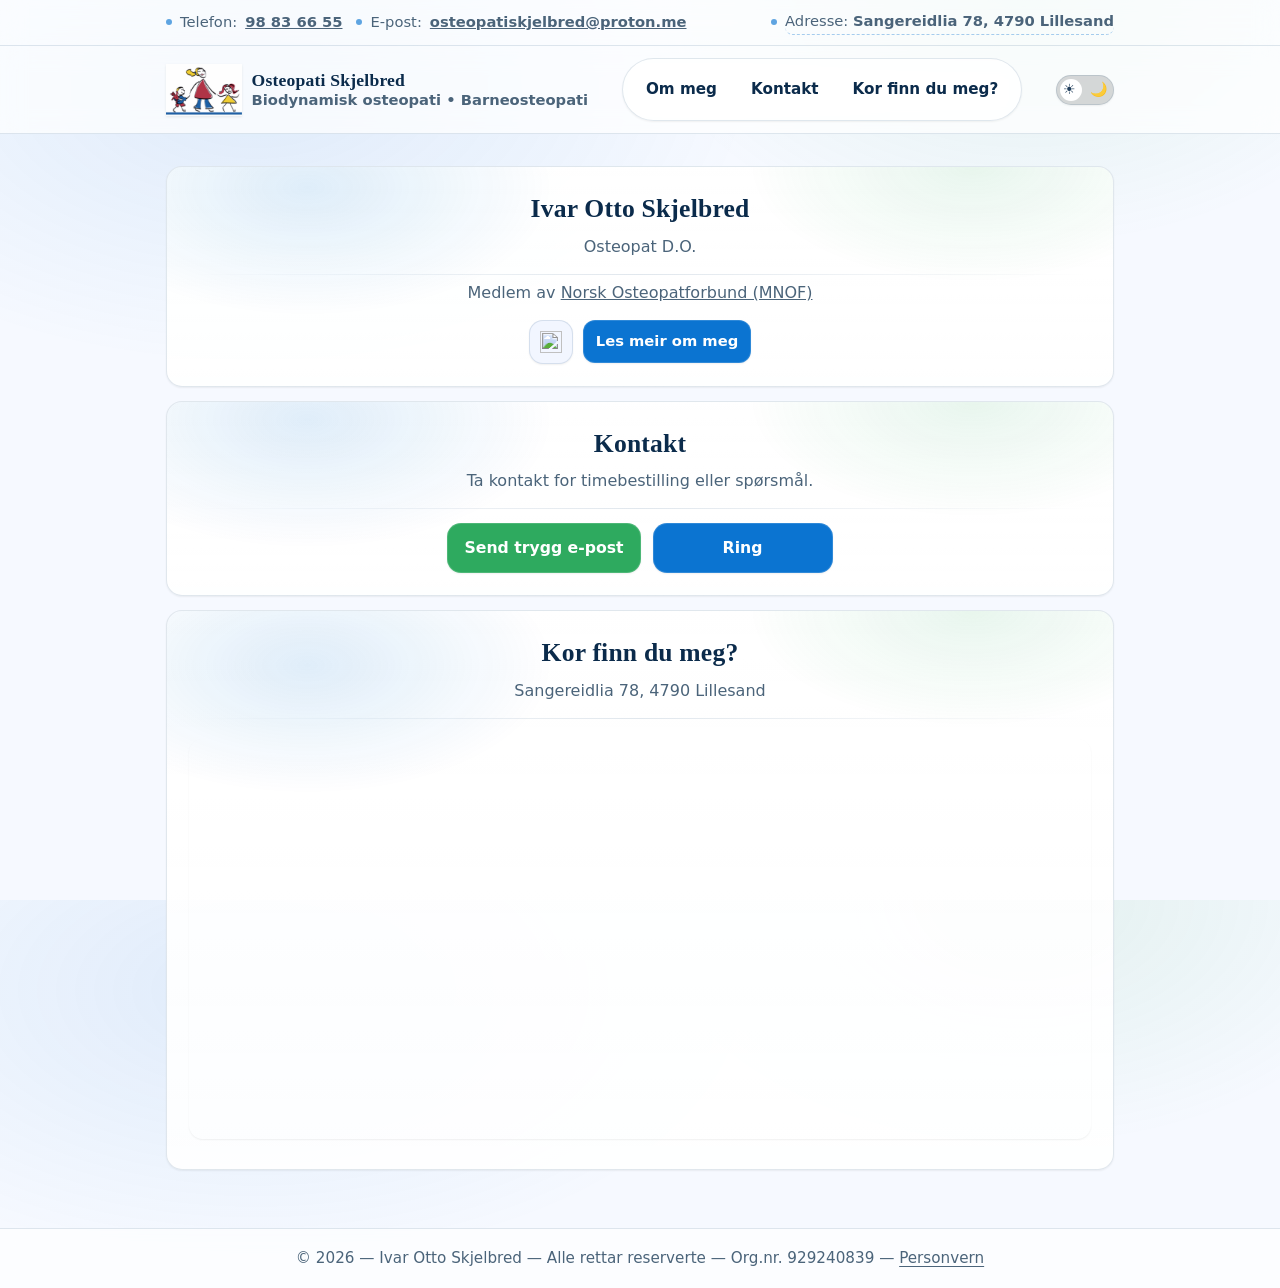
==== index.html @ 12c673bd "Update index.html" ====
<!DOCTYPE html>
<html lang="nn">
<head>
  <meta charset="UTF-8" />
  <meta name="viewport" content="width=device-width, initial-scale=1.0" />
  <title>Osteopati Skjelbred</title>

  <meta name="description" content="Osteopati i Lillesand. Biodynamisk osteopati og Barneosteopati – behandling tilpassa deg." />
  <meta name="color-scheme" content="light dark" />

  <link rel="icon" href="logo.gif" type="image/gif" />
  <link rel="preconnect" href="https://www.google.com" />
  <link rel="preconnect" href="https://upload.wikimedia.org" />

  <style>
    /* Reset */
    * { margin: 0; padding: 0; box-sizing: border-box; }
    img { max-width: 100%; display: block; }
    a { color: inherit; }
    html, body { height: 100%; }
    html{ scroll-behavior: smooth; }

    :root{
      --bg: #f6f9ff;
      --surface: #ffffff;
      --surface-2: #f2f6ff;
      --text: #0b2b4b;
      --muted: #4b647a;
      --border: rgba(3,57,108,0.12);

      --primary: #0b74d1;
      --primary-hover: #085ea9;

      --success: #2eaa5f;
      --success-hover: #249452;

      --shadow-sm: 0 1px 2px rgba(0,0,0,.06);
      --shadow-md: 0 10px 25px rgba(0,0,0,.08);

      --radius: 16px;
      --container: 980px;

      /* sticky offset (berre menystripe sticky) */
      --menu-h: 84px;
    }

    [data-theme="dark"]{
      --bg: #0f1115;
      --surface: #161a22;
      --surface-2: #0f141c;
      --text: #f3f6fb;
      --muted: #b7c3d0;
      --border: rgba(255,255,255,0.10);

      --primary: #4aa3ff;
      --primary-hover: #2d8ef5;

      --success: #43c37a;
      --success-hover: #2faa63;

      --shadow-sm: 0 1px 2px rgba(0,0,0,.25);
      --shadow-md: 0 12px 28px rgba(0,0,0,.35);
    }

    body{
      font-family: system-ui, -apple-system, Segoe UI, Roboto, Arial, "Noto Sans", "Apple Color Emoji","Segoe UI Emoji";
      background: radial-gradient(900px 500px at 20% 10%, rgba(11,116,209,.10), transparent 55%),
                  radial-gradient(700px 450px at 80% 0%, rgba(46,170,95,.10), transparent 55%),
                  var(--bg);
      color: var(--text);
      line-height: 1.55;
      -webkit-font-smoothing: antialiased;
      text-rendering: optimizeLegibility;
      transition: background-color .25s ease, color .25s ease;
      color-scheme: light dark;
      display: flex;
      flex-direction: column;
      min-height: 100%;
    }

    /* =======================
       TOPPBAR (detaljar)
    ======================= */
    .topbar{
      background: rgba(255,255,255,.72);
      backdrop-filter: blur(12px);
      border-bottom: 1px solid var(--border);
      color: var(--muted);
      font-size: .92rem;
    }
    [data-theme="dark"] .topbar{ background: rgba(22,26,34,.70); }

    .topbar-inner{
      max-width: var(--container);
      margin: 0 auto;
      padding: 10px 16px;
      display: flex;
      align-items: center;
      justify-content: space-between;
      gap: 12px;
      flex-wrap: wrap;
    }
    .topbar-left, .topbar-right{
      display: flex;
      align-items: center;
      gap: 14px;
      flex-wrap: wrap;
    }
    .chip{
      display: inline-flex;
      align-items: center;
      gap: 8px;
      white-space: nowrap;
    }
    .dot{
      width: 6px; height: 6px;
      border-radius: 999px;
      background: rgba(11,116,209,.65);
      flex: 0 0 auto;
    }
    [data-theme="dark"] .dot{ background: rgba(74,163,255,.70); }

    .maplink{
      text-decoration: none;
      border-bottom: 1px dashed rgba(11,116,209,.35);
      padding-bottom: 1px;
      transition: border-color .15s ease, color .15s ease, background-color .15s ease;
      border-radius: 8px;
    }
    .maplink:hover{
      border-color: rgba(11,116,209,.75);
      color: var(--text);
      background: rgba(11,116,209,.06);
    }
    .maplink:focus-visible{
      outline: 3px solid rgba(74,163,255,.45);
      outline-offset: 3px;
    }

    @media (max-width: 820px){
      .topbar{ display: none; }
    }

    /* =======================
       MENYSTRIPE (sticky, fast)
       Logo + tekst + meny + toggle
    ======================= */
    .menubar{
      position: sticky;
      top: 0;
      z-index: 30;
      background: rgba(255,255,255,.72);
      backdrop-filter: blur(12px);
      border-bottom: 1px solid var(--border);
    }
    [data-theme="dark"] .menubar{ background: rgba(22,26,34,.70); }

    .menubar-inner{
      max-width: var(--container);
      margin: 0 auto;
      padding: 12px 16px;
      display: grid;
      grid-template-columns: auto 1fr auto;
      align-items: center;
      gap: 12px;
      min-height: var(--menu-h);
    }

    .brand{
      display: inline-flex;
      align-items: center;
      gap: 10px;
      text-decoration: none;
    }
    .brand img{
      width: auto;
      height: 52px;
      max-width: 90px;
      filter: drop-shadow(0 1px 1px rgba(0,0,0,.08));
    }
    .brand-text{
      display: grid;
      gap: 2px;
      line-height: 1.1;
    }
    .brand-name{
      font-family: ui-serif, Georgia, "Times New Roman", Times, serif;
      font-weight: 900;
      letter-spacing: .2px;
      font-size: 1.1rem;
    }
    .brand-tagline{
      color: var(--muted);
      font-weight: 650;
      font-size: .92rem;
      white-space: nowrap;
    }

    /* Theme toggle */
    .theme-toggle{
      position: relative;
      display: inline-block;
      width: 58px;
      height: 30px;
    }
    .theme-toggle input{ opacity: 0; width: 0; height: 0; }
    .slider{
      position: absolute;
      cursor: pointer;
      inset: 0;
      background-color: rgba(0,0,0,0.15);
      border: 1px solid var(--border);
      transition: 0.25s;
      border-radius: 999px;
      display: flex;
      align-items: center;
      justify-content: space-between;
      padding: 0 6px;
      box-shadow: var(--shadow-sm);
    }
    .slider:before{
      content: "";
      position: absolute;
      height: 22px;
      width: 22px;
      left: 3px;
      top: 3px;
      background-color: white;
      transition: 0.25s;
      border-radius: 50%;
    }
    input:checked + .slider{ background-color: rgba(46,170,95,0.30); }
    input:checked + .slider:before{ transform: translateX(28px); }
    .icon{ font-size: 14px; opacity: .9; }

    /* Nav */
    .nav-inner{
      display: flex;
      align-items: center;
      justify-content: center;
      gap: 8px;
      padding: 10px;
      border: 1px solid var(--border);
      border-radius: 999px;
      background: rgba(255,255,255,.55);
      box-shadow: var(--shadow-sm);
      backdrop-filter: blur(10px);
      overflow-x: auto;
      scrollbar-width: none;
      justify-self: center;
    }
    .nav-inner::-webkit-scrollbar{ display: none; }
    [data-theme="dark"] .nav-inner{ background: rgba(22,26,34,.55); }

    .nav-inner a{
      display: inline-flex;
      align-items: center;
      justify-content: center;
      padding: 8px 12px;
      border-radius: 999px;
      text-decoration: none;
      font-weight: 750;
      font-size: 0.95rem;
      color: var(--text);
      border: 1px solid transparent;
      transition: background-color .15s ease, transform .15s ease, border-color .15s ease;
      white-space: nowrap;
    }
    .nav-inner a:hover{
      background: rgba(11,116,209,.10);
      border-color: rgba(11,116,209,.18);
      transform: translateY(-1px);
    }
    .nav-inner a:focus-visible{
      outline: 3px solid rgba(74,163,255,.45);
      outline-offset: 3px;
    }

    /* Mobile hamburger */
    .menu-btn{
      display: none;
      border: 1px solid var(--border);
      background: rgba(255,255,255,.55);
      color: var(--text);
      border-radius: 12px;
      padding: 10px 12px;
      font-weight: 850;
      box-shadow: var(--shadow-sm);
      cursor: pointer;
    }
    [data-theme="dark"] .menu-btn{ background: rgba(22,26,34,.55); }

    @media (max-width: 840px){
      .menubar-inner{
        grid-template-columns: auto auto auto;
      }

      .nav-inner{
        display: none;
        grid-column: 1 / -1;
        flex-direction: column;
        align-items: stretch;
        border-radius: 16px;
        padding: 8px;
        margin-top: 10px;
      }
      .nav-inner.open{ display: flex; }
      .nav-inner a{ justify-content: flex-start; border-radius: 14px; }

      .menu-btn{ display: inline-flex; align-items: center; gap: 8px; justify-self: end; }
      .brand-tagline{ display: none; } /* ryddig på mobil */
      :root{ --menu-h: 74px; }
    }

    @media (max-width: 520px){
      .brand img{ height: 46px; max-width: 80px; }
      :root{ --menu-h: 70px; }
    }

    /* =======================
       Layout / cards
    ======================= */
    main{
      flex: 1;
      width: 100%;
      display: flex;
      justify-content: center;
    }
    .page{
      width: 100%;
      max-width: var(--container);
      padding: 18px 16px 44px;
    }

    .card{
      background: linear-gradient(180deg, rgba(255,255,255,.95), rgba(255,255,255,.90));
      border: 1px solid var(--border);
      border-radius: var(--radius);
      box-shadow: var(--shadow-sm);
      padding: 22px;
      margin: 14px 0;
      position: relative;
      overflow: hidden;
    }
    [data-theme="dark"] .card{
      background: linear-gradient(180deg, rgba(22,26,34,.96), rgba(22,26,34,.88));
    }

    .card::before{
      content:"";
      position:absolute;
      inset:-2px;
      background:
        radial-gradient(420px 220px at 15% 10%, rgba(11,116,209,.14), transparent 60%),
        radial-gradient(420px 220px at 85% 0%, rgba(46,170,95,.12), transparent 55%);
      pointer-events:none;
      opacity:.9;
    }
    .card > *{ position: relative; }

    .card-head{
      text-align: center;
      margin-bottom: 12px;
    }
    .card-title{
      font-size: clamp(1.25rem, 2.2vw, 1.6rem);
      letter-spacing: .2px;
      font-family: ui-serif, Georgia, "Times New Roman", Times, serif;
      margin: 0;
    }
    .card-subtitle{
      margin-top: 6px;
      color: var(--muted);
      font-size: 1rem;
    }

    .divider{
      height: 1px;
      background: linear-gradient(90deg, transparent, var(--border), transparent);
      margin: 14px 0 6px;
    }

    .about-lines{
      display: grid;
      gap: 6px;
      justify-items: center;
      text-align: center;
      color: var(--muted);
    }

    .actions-row{
      display: flex;
      align-items: center;
      justify-content: center;
      gap: 10px;
      flex-wrap: wrap;
      margin-top: 14px;
    }

    .linkedin-logo{
      width: 22px;
      height: 22px;
      transition: transform .15s ease, filter .15s ease;
    }
    .linkedin-link{
      display: inline-flex;
      align-items: center;
      justify-content: center;
      width: 44px;
      height: 44px;
      border-radius: 14px;
      border: 1px solid var(--border);
      background: var(--surface-2);
      box-shadow: var(--shadow-sm);
      text-decoration: none;
      transition: transform .15s ease, box-shadow .15s ease;
    }
    .linkedin-link:hover{
      transform: translateY(-1px);
      box-shadow: var(--shadow-md);
    }
    .linkedin-link:hover .linkedin-logo{
      transform: scale(1.05);
      filter: brightness(1.05);
    }
    .linkedin-link:focus-visible{
      outline: 3px solid rgba(74,163,255,.45);
      outline-offset: 3px;
    }

    .btn{
      display: inline-flex;
      align-items: center;
      justify-content: center;
      gap: 8px;
      padding: 12px 16px;
      font-size: 0.98rem;
      font-weight: 750;
      color: #fff;
      background: var(--primary);
      border: 1px solid rgba(255,255,255,.15);
      border-radius: 14px;
      text-decoration: none;
      cursor: pointer;
      box-shadow: var(--shadow-sm);
      transition: transform .15s ease, box-shadow .15s ease, background-color .15s ease;
      margin-top: 8px;
      min-width: 180px;
    }
    .btn:hover{
      background: var(--primary-hover);
      transform: translateY(-1px);
      box-shadow: var(--shadow-md);
    }
    .btn:focus-visible{
      outline: 3px solid rgba(74,163,255,.45);
      outline-offset: 3px;
    }
    .btn.primary{ background: var(--success); }
    .btn.primary:hover{ background: var(--success-hover); }
    .btn.small{
      min-width: unset;
      font-size: 0.92rem;
      padding: 9px 12px;
      border-radius: 12px;
      margin-top: 0;
    }

    .button-row{
      display: flex;
      justify-content: center;
      gap: 12px;
      flex-wrap: wrap;
      margin-top: 6px;
    }

    .map-frame{
      width: 100%;
      height: 400px;
      border: 0;
      border-radius: 14px;
      overflow: hidden;
      box-shadow: var(--shadow-sm);
      margin-top: 14px;
    }
    @media (max-width: 520px){
      .map-frame{ height: 320px; }
      .btn{ min-width: 160px; }
    }

    footer{
      border-top: 1px solid var(--border);
      background: rgba(255,255,255,.65);
      backdrop-filter: blur(10px);
      color: var(--muted);
      text-align: center;
      padding: 18px 12px;
    }
    [data-theme="dark"] footer{ background: rgba(22,26,34,.62); }
    footer p{ font-size: 0.95rem; }
    footer a{ text-decoration: underline; text-underline-offset: 3px; }

    @media (prefers-reduced-motion: reduce){
      *{ transition: none !important; }
      html{ scroll-behavior: auto !important; }
    }
  </style>
</head>

<body>
  <!-- TOPPBAR: detaljar. Adresse er link til Google Maps -->
  <div class="topbar">
    <div class="topbar-inner">
      <div class="topbar-left">
        <span class="chip"><span class="dot" aria-hidden="true"></span>Telefon: <strong><a href="tel:98836655">98 83 66 55</a></strong></span>
        <span class="chip"><span class="dot" aria-hidden="true"></span>E-post: <strong><a href="mailto:osteopatiskjelbred@proton.me">osteopatiskjelbred@proton.me</a></strong></span>
      </div>

      <div class="topbar-right">
        <span class="chip">
          <span class="dot" aria-hidden="true"></span>
          <a class="maplink"
             href="https://www.google.com/maps/search/?api=1&query=Sangereidlia%2078%2C%204790%20Lillesand"
             target="_blank" rel="noopener noreferrer"
             aria-label="Opne adresse i Google Maps">
            Adresse: <strong>Sangereidlia 78, 4790 Lillesand</strong>
          </a>
        </span>
      </div>
    </div>
  </div>

  <!-- MENYSTRIPE: logo + namn + meny + toggle (sticky/fest) -->
  <div class="menubar" role="banner">
    <div class="menubar-inner">
      <a class="brand" href="index.html" aria-label="Til framsida">
        <img src="logo.gif" alt="Osteopati Skjelbred – logo" />
        <span class="brand-text">
          <span class="brand-name">Osteopati Skjelbred</span>
          <span class="brand-tagline">Biodynamisk osteopati • Barneosteopati</span>
        </span>
      </a>

      <button class="menu-btn" id="menu-btn" aria-expanded="false" aria-controls="nav-inner">
        ☰ Meny
      </button>

      <nav class="nav-inner" id="nav-inner" aria-label="Hovudmeny">
        <a href="om-meg.html">Om meg</a>
        <a href="#contact">Kontakt</a>
        <a href="#location">Kor finn du meg?</a>
      </nav>

      <label class="theme-toggle" aria-label="Byt mellom lys og mørk modus">
        <input type="checkbox" id="theme-switch" />
        <span class="slider" aria-hidden="true">
          <span class="icon">☀️</span>
          <span class="icon">🌙</span>
        </span>
      </label>
    </div>
  </div>

  <main>
    <div class="page">

      <section id="about" class="card">
        <div class="card-head">
          <h2 class="card-title">Ivar Otto Skjelbred</h2>
          <p class="card-subtitle">Osteopat D.O.</p>
        </div>

        <div class="divider"></div>

        <div class="about-lines">
          <p>
            Medlem av
            <a href="https://osteopati.org"
               target="_blank"
               rel="noopener noreferrer">
              Norsk Osteopatforbund (MNOF)
            </a>
          </p>
        </div>

        <div class="actions-row">
          <a href="https://no.linkedin.com/in/dr-ivar-skjelbred-do-20038510"
             target="_blank" rel="noopener noreferrer"
             class="linkedin-link" aria-label="LinkedIn-profil">
            <img src="https://upload.wikimedia.org/wikipedia/commons/c/ca/LinkedIn_logo_initials.png"
                 alt="" class="linkedin-logo" />
          </a>
          <a href="om-meg.html" class="btn small">Les meir om meg</a>
        </div>
      </section>

      <section id="contact" class="card">
        <div class="card-head">
          <h2 class="card-title">Kontakt</h2>
          <p class="card-subtitle">Ta kontakt for timebestilling eller spørsmål.</p>
        </div>

        <div class="divider"></div>

        <div class="button-row">
          <a href="mailto:osteopatiskjelbred@proton.me" class="btn primary">Send trygg e-post</a>
          <a href="tel:98836655" class="btn">Ring</a>
        </div>
      </section>

      <section id="location" class="card">
        <div class="card-head">
          <h2 class="card-title">Kor finn du meg?</h2>
          <p class="card-subtitle">Sangereidlia 78, 4790 Lillesand</p>
        </div>

        <div class="divider"></div>

        <iframe
          class="map-frame"
          loading="lazy"
          referrerpolicy="no-referrer-when-downgrade"
          src="https://www.google.com/maps/embed?pb=!1m18!1m12!1m3!1d1958.8391826365336!2d8.377259!3d58.250129!2m3!1f0!2f0!3f0!3f0!3m2!1i1024!2i768!4f13.1!3m3!1m2!1s0x46380a7c9b91a02b%3A0x486c012a4d9d7a45!2sSangereidlia%2078%2C%204790%20Lillesand!5e0!3m2!1sen!2sno!4v1684596718539!5m2!1sen!2sno"
          allowfullscreen=""
          aria-label="Kart til Sangereidlia 78, 4790 Lillesand">
        </iframe>
      </section>

    </div>
  </main>

  <footer>
    <p>
      &copy; 2026 — Ivar Otto Skjelbred — Alle rettar reserverte — Org.nr. 929240839 —
      <a href="personvern.html">Personvern</a>
    </p>
  </footer>

  <script>
    // Tema (localStorage)
    const themeSwitch = document.getElementById('theme-switch');
    const savedTheme = localStorage.getItem('theme');

    if (savedTheme === 'dark') {
      document.body.setAttribute('data-theme', 'dark');
      themeSwitch.checked = true;
    }

    themeSwitch.addEventListener('change', () => {
      const mode = themeSwitch.checked ? 'dark' : 'light';
      if (mode === 'dark') document.body.setAttribute('data-theme', 'dark');
      else document.body.removeAttribute('data-theme');
      localStorage.setItem('theme', mode);
    });

    // Mobilmeny
    const menuBtn = document.getElementById('menu-btn');
    const navInner = document.getElementById('nav-inner');

    menuBtn.addEventListener('click', () => {
      const isOpen = navInner.classList.toggle('open');
      menuBtn.setAttribute('aria-expanded', isOpen ? 'true' : 'false');
    });

    navInner.querySelectorAll('a').forEach(a => {
      a.addEventListener('click', () => {
        if (window.matchMedia('(max-width: 840px)').matches) {
          navInner.classList.remove('open');
          menuBtn.setAttribute('aria-expanded', 'false');
        }
      });
    });
  </script>
</body>
</html>
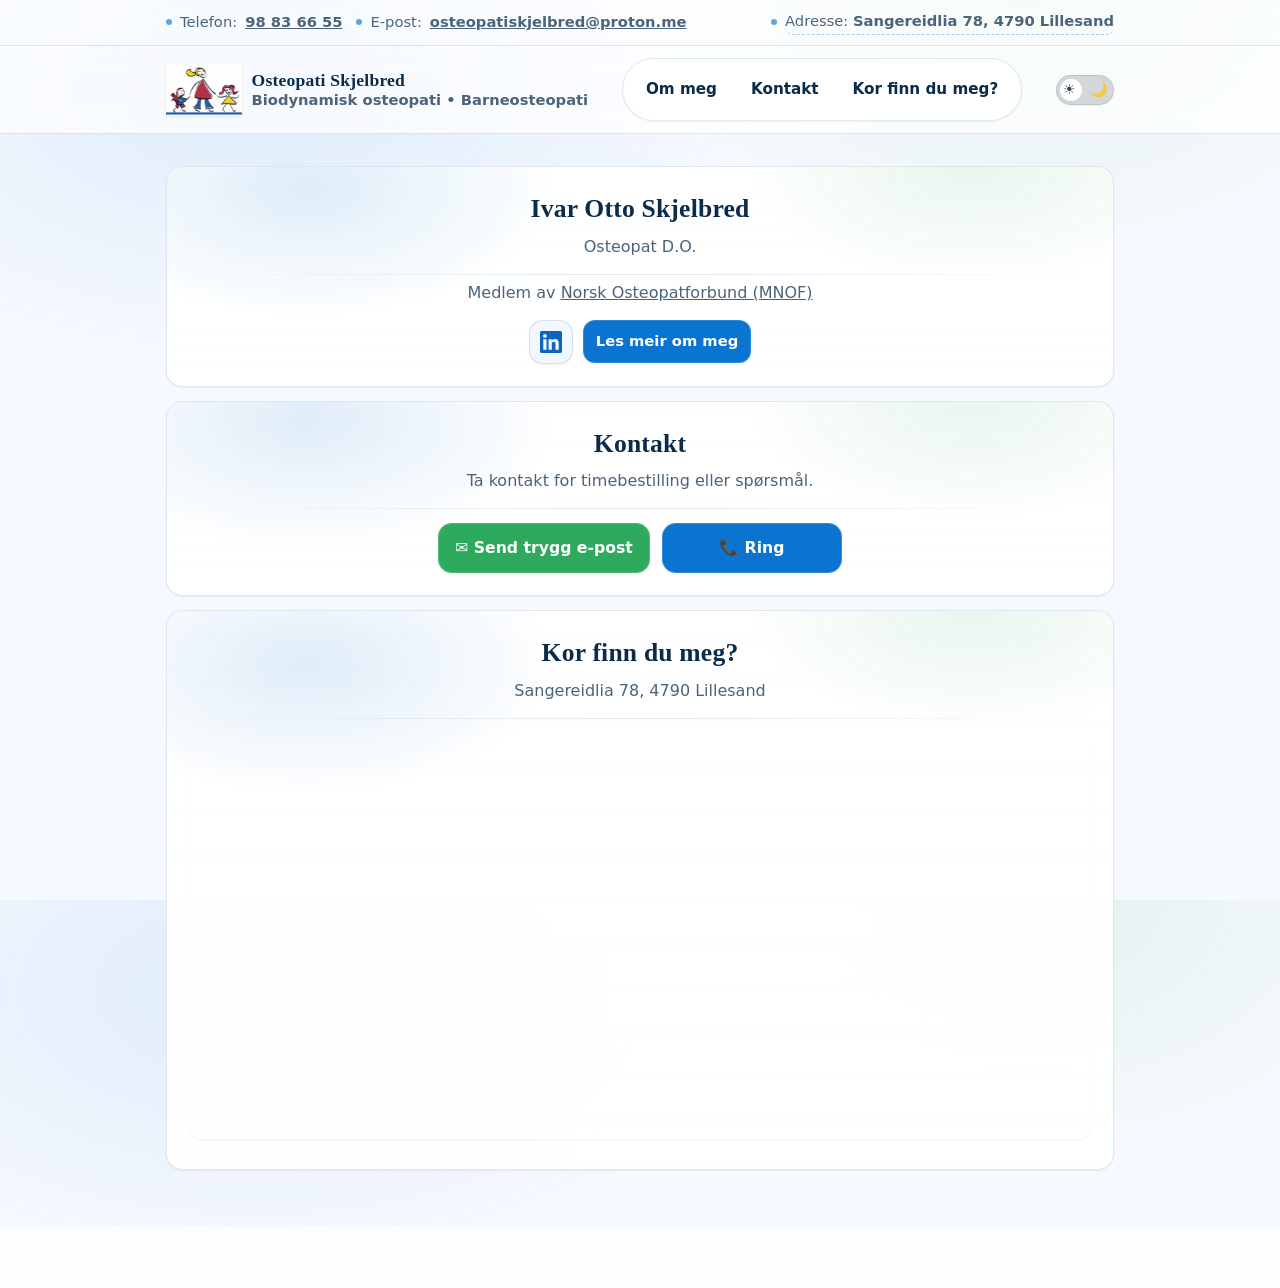
==== commit 66fe5043: "Update index.html" ====
--- a/index.html
+++ b/index.html
@@ -3,30 +3,62 @@
 <head>
   <meta charset="UTF-8" />
   <meta name="viewport" content="width=device-width, initial-scale=1.0" />
-  <title>Osteopati Skjelbred</title>
-
-  <meta name="description" content="Osteopati i Lillesand. Biodynamisk osteopati og Barneosteopati – behandling tilpassa deg." />
+  <title>Osteopati Skjelbred – Biodynamisk osteopati i Lillesand</title>
+
+  <meta name="description" content="Osteopati i Lillesand. Biodynamisk osteopati og Barneosteopati – behandling tilpassa deg. Ivar Otto Skjelbred, Osteopat D.O." />
   <meta name="color-scheme" content="light dark" />
+
+  <!-- Open Graph -->
+  <meta property="og:title" content="Osteopati Skjelbred – Biodynamisk osteopati i Lillesand" />
+  <meta property="og:description" content="Biodynamisk osteopati og Barneosteopati – behandling tilpassa deg." />
+  <meta property="og:type" content="website" />
+  <meta property="og:locale" content="nn_NO" />
+  <meta property="og:image" content="logo.gif" />
 
   <link rel="icon" href="logo.gif" type="image/gif" />
   <link rel="preconnect" href="https://www.google.com" />
   <link rel="preconnect" href="https://upload.wikimedia.org" />
 
+  <!-- JSON-LD structured data for local business -->
+  <script type="application/ld+json">
+  {
+    "@context": "https://schema.org", 
+    "@type": "HealthBusiness",
+    "name": "Osteopati Skjelbred",
+    "description": "Biodynamisk osteopati og Barneosteopati i Lillesand",
+    "url": "https://osteopatiskjelbred.no",
+    "telephone": "+4798836655",
+    "email": "osteopatiskjelbred@proton.me",
+    "address": {
+      "@type": "PostalAddress",
+      "streetAddress": "Sangereidlia 78",
+      "postalCode": "4790",
+      "addressLocality": "Lillesand",
+      "addressCountry": "NO"
+    },
+    "founder": {
+      "@type": "Person",
+      "name": "Ivar Otto Skjelbred",
+      "jobTitle": "Osteopat D.O."
+    }
+  }
+  </script>
+
   <style>
-    /* Reset */
-    * { margin: 0; padding: 0; box-sizing: border-box; }
-    img { max-width: 100%; display: block; }
+    /* === Reset === */
+    *, *::before, *::after { margin: 0; padding: 0; box-sizing: border-box; }
+    img { max-width: 100%; height: auto; display: block; }
     a { color: inherit; }
     html, body { height: 100%; }
-    html{ scroll-behavior: smooth; }
-
-    :root{
+    html { scroll-behavior: smooth; }
+
+    :root {
       --bg: #f6f9ff;
       --surface: #ffffff;
       --surface-2: #f2f6ff;
       --text: #0b2b4b;
       --muted: #4b647a;
-      --border: rgba(3,57,108,0.12);
+      --border: rgba(3, 57, 108, 0.12);
 
       --primary: #0b74d1;
       --primary-hover: #085ea9;
@@ -34,23 +66,25 @@
       --success: #2eaa5f;
       --success-hover: #249452;
 
-      --shadow-sm: 0 1px 2px rgba(0,0,0,.06);
-      --shadow-md: 0 10px 25px rgba(0,0,0,.08);
+      --shadow-sm: 0 1px 2px rgba(0, 0, 0, 0.06);
+      --shadow-md: 0 10px 25px rgba(0, 0, 0, 0.08);
 
       --radius: 16px;
       --container: 980px;
-
-      /* sticky offset (berre menystripe sticky) */
       --menu-h: 84px;
-    }
-
-    [data-theme="dark"]{
+      --topbar-bg: rgba(255, 255, 255, 0.72);
+      --nav-bg: rgba(255, 255, 255, 0.55);
+      --footer-bg: rgba(255, 255, 255, 0.65);
+    }
+
+    /* Dark theme via attribute */
+    [data-theme="dark"] {
       --bg: #0f1115;
       --surface: #161a22;
       --surface-2: #0f141c;
       --text: #f3f6fb;
       --muted: #b7c3d0;
-      --border: rgba(255,255,255,0.10);
+      --border: rgba(255, 255, 255, 0.10);
 
       --primary: #4aa3ff;
       --primary-hover: #2d8ef5;
@@ -58,39 +92,84 @@
       --success: #43c37a;
       --success-hover: #2faa63;
 
-      --shadow-sm: 0 1px 2px rgba(0,0,0,.25);
-      --shadow-md: 0 12px 28px rgba(0,0,0,.35);
-    }
-
-    body{
-      font-family: system-ui, -apple-system, Segoe UI, Roboto, Arial, "Noto Sans", "Apple Color Emoji","Segoe UI Emoji";
-      background: radial-gradient(900px 500px at 20% 10%, rgba(11,116,209,.10), transparent 55%),
-                  radial-gradient(700px 450px at 80% 0%, rgba(46,170,95,.10), transparent 55%),
-                  var(--bg);
+      --shadow-sm: 0 1px 2px rgba(0, 0, 0, 0.25);
+      --shadow-md: 0 12px 28px rgba(0, 0, 0, 0.35);
+
+      --topbar-bg: rgba(22, 26, 34, 0.70);
+      --nav-bg: rgba(22, 26, 34, 0.55);
+      --footer-bg: rgba(22, 26, 34, 0.62);
+    }
+
+    /* Dark theme via system preference (before JS loads) */
+    @media (prefers-color-scheme: dark) {
+      :root:not([data-theme="light"]) {
+        --bg: #0f1115;
+        --surface: #161a22;
+        --surface-2: #0f141c;
+        --text: #f3f6fb;
+        --muted: #b7c3d0;
+        --border: rgba(255, 255, 255, 0.10);
+
+        --primary: #4aa3ff;
+        --primary-hover: #2d8ef5;
+
+        --success: #43c37a;
+        --success-hover: #2faa63;
+
+        --shadow-sm: 0 1px 2px rgba(0, 0, 0, 0.25);
+        --shadow-md: 0 12px 28px rgba(0, 0, 0, 0.35);
+
+        --topbar-bg: rgba(22, 26, 34, 0.70);
+        --nav-bg: rgba(22, 26, 34, 0.55);
+        --footer-bg: rgba(22, 26, 34, 0.62);
+      }
+    }
+
+    body {
+      font-family: system-ui, -apple-system, "Segoe UI", Roboto, Arial, "Noto Sans", "Apple Color Emoji", "Segoe UI Emoji", sans-serif;
+      background:
+        radial-gradient(900px 500px at 20% 10%, rgba(11, 116, 209, 0.10), transparent 55%),
+        radial-gradient(700px 450px at 80% 0%, rgba(46, 170, 95, 0.10), transparent 55%),
+        var(--bg);
       color: var(--text);
       line-height: 1.55;
       -webkit-font-smoothing: antialiased;
       text-rendering: optimizeLegibility;
-      transition: background-color .25s ease, color .25s ease;
+      transition: background-color 0.25s ease, color 0.25s ease;
       color-scheme: light dark;
       display: flex;
       flex-direction: column;
       min-height: 100%;
     }
 
-    /* =======================
-       TOPPBAR (detaljar)
-    ======================= */
-    .topbar{
-      background: rgba(255,255,255,.72);
+    /* === Skip link (accessibility) === */
+    .skip-link {
+      position: absolute;
+      top: -100%;
+      left: 16px;
+      z-index: 100;
+      padding: 10px 18px;
+      background: var(--primary);
+      color: #fff;
+      border-radius: 0 0 12px 12px;
+      font-weight: 700;
+      text-decoration: none;
+      transition: top 0.2s ease;
+    }
+    .skip-link:focus {
+      top: 0;
+    }
+
+    /* === Topbar === */
+    .topbar {
+      background: var(--topbar-bg);
       backdrop-filter: blur(12px);
       border-bottom: 1px solid var(--border);
       color: var(--muted);
-      font-size: .92rem;
-    }
-    [data-theme="dark"] .topbar{ background: rgba(22,26,34,.70); }
-
-    .topbar-inner{
+      font-size: 0.92rem;
+    }
+
+    .topbar-inner {
       max-width: var(--container);
       margin: 0 auto;
       padding: 10px 16px;
@@ -100,62 +179,62 @@
       gap: 12px;
       flex-wrap: wrap;
     }
-    .topbar-left, .topbar-right{
+
+    .topbar-left,
+    .topbar-right {
       display: flex;
       align-items: center;
       gap: 14px;
       flex-wrap: wrap;
     }
-    .chip{
+
+    .chip {
       display: inline-flex;
       align-items: center;
       gap: 8px;
       white-space: nowrap;
     }
-    .dot{
-      width: 6px; height: 6px;
+
+    .dot {
+      width: 6px;
+      height: 6px;
       border-radius: 999px;
-      background: rgba(11,116,209,.65);
+      background: color-mix(in srgb, var(--primary) 65%, transparent);
       flex: 0 0 auto;
     }
-    [data-theme="dark"] .dot{ background: rgba(74,163,255,.70); }
-
-    .maplink{
+
+    .maplink {
       text-decoration: none;
-      border-bottom: 1px dashed rgba(11,116,209,.35);
+      border-bottom: 1px dashed color-mix(in srgb, var(--primary) 35%, transparent);
       padding-bottom: 1px;
-      transition: border-color .15s ease, color .15s ease, background-color .15s ease;
+      transition: border-color 0.15s ease, color 0.15s ease, background-color 0.15s ease;
       border-radius: 8px;
     }
-    .maplink:hover{
-      border-color: rgba(11,116,209,.75);
+    .maplink:hover {
+      border-color: color-mix(in srgb, var(--primary) 75%, transparent);
       color: var(--text);
-      background: rgba(11,116,209,.06);
-    }
-    .maplink:focus-visible{
-      outline: 3px solid rgba(74,163,255,.45);
+      background: color-mix(in srgb, var(--primary) 6%, transparent);
+    }
+    .maplink:focus-visible {
+      outline: 3px solid rgba(74, 163, 255, 0.45);
       outline-offset: 3px;
     }
 
-    @media (max-width: 820px){
-      .topbar{ display: none; }
-    }
-
-    /* =======================
-       MENYSTRIPE (sticky, fast)
-       Logo + tekst + meny + toggle
-    ======================= */
-    .menubar{
+    @media (max-width: 820px) {
+      .topbar { display: none; }
+    }
+
+    /* === Menu bar (sticky) === */
+    .menubar {
       position: sticky;
       top: 0;
       z-index: 30;
-      background: rgba(255,255,255,.72);
+      background: var(--topbar-bg);
       backdrop-filter: blur(12px);
       border-bottom: 1px solid var(--border);
     }
-    [data-theme="dark"] .menubar{ background: rgba(22,26,34,.70); }
-
-    .menubar-inner{
+
+    .menubar-inner {
       max-width: var(--container);
       margin: 0 auto;
       padding: 12px 16px;
@@ -166,51 +245,62 @@
       min-height: var(--menu-h);
     }
 
-    .brand{
+    .brand {
       display: inline-flex;
       align-items: center;
       gap: 10px;
       text-decoration: none;
     }
-    .brand img{
+    .brand:focus-visible {
+      outline: 3px solid rgba(74, 163, 255, 0.45);
+      outline-offset: 3px;
+      border-radius: 8px;
+    }
+    .brand img {
       width: auto;
       height: 52px;
       max-width: 90px;
-      filter: drop-shadow(0 1px 1px rgba(0,0,0,.08));
-    }
-    .brand-text{
+      filter: drop-shadow(0 1px 1px rgba(0, 0, 0, 0.08));
+    }
+
+    .brand-text {
       display: grid;
       gap: 2px;
       line-height: 1.1;
     }
-    .brand-name{
+    .brand-name {
       font-family: ui-serif, Georgia, "Times New Roman", Times, serif;
       font-weight: 900;
-      letter-spacing: .2px;
+      letter-spacing: 0.2px;
       font-size: 1.1rem;
     }
-    .brand-tagline{
+    .brand-tagline {
       color: var(--muted);
       font-weight: 650;
-      font-size: .92rem;
+      font-size: 0.92rem;
       white-space: nowrap;
     }
 
     /* Theme toggle */
-    .theme-toggle{
+    .theme-toggle {
       position: relative;
       display: inline-block;
       width: 58px;
       height: 30px;
     }
-    .theme-toggle input{ opacity: 0; width: 0; height: 0; }
-    .slider{
+    .theme-toggle input {
+      opacity: 0;
+      width: 0;
+      height: 0;
+      position: absolute;
+    }
+    .slider {
       position: absolute;
       cursor: pointer;
       inset: 0;
-      background-color: rgba(0,0,0,0.15);
+      background-color: rgba(0, 0, 0, 0.15);
       border: 1px solid var(--border);
-      transition: 0.25s;
+      transition: background-color 0.25s ease;
       border-radius: 999px;
       display: flex;
       align-items: center;
@@ -218,7 +308,7 @@
       padding: 0 6px;
       box-shadow: var(--shadow-sm);
     }
-    .slider:before{
+    .slider::before {
       content: "";
       position: absolute;
       height: 22px;
@@ -226,15 +316,27 @@
       left: 3px;
       top: 3px;
       background-color: white;
-      transition: 0.25s;
+      transition: transform 0.25s ease;
       border-radius: 50%;
     }
-    input:checked + .slider{ background-color: rgba(46,170,95,0.30); }
-    input:checked + .slider:before{ transform: translateX(28px); }
-    .icon{ font-size: 14px; opacity: .9; }
-
-    /* Nav */
-    .nav-inner{
+    input:checked + .slider {
+      background-color: rgba(46, 170, 95, 0.30);
+    }
+    input:checked + .slider::before {
+      transform: translateX(28px);
+    }
+    .theme-toggle:focus-within .slider {
+      outline: 3px solid rgba(74, 163, 255, 0.45);
+      outline-offset: 3px;
+    }
+    .icon {
+      font-size: 14px;
+      opacity: 0.9;
+      user-select: none;
+    }
+
+    /* Navigation */
+    .nav-inner {
       display: flex;
       align-items: center;
       justify-content: center;
@@ -242,17 +344,16 @@
       padding: 10px;
       border: 1px solid var(--border);
       border-radius: 999px;
-      background: rgba(255,255,255,.55);
+      background: var(--nav-bg);
       box-shadow: var(--shadow-sm);
       backdrop-filter: blur(10px);
       overflow-x: auto;
       scrollbar-width: none;
       justify-self: center;
     }
-    .nav-inner::-webkit-scrollbar{ display: none; }
-    [data-theme="dark"] .nav-inner{ background: rgba(22,26,34,.55); }
-
-    .nav-inner a{
+    .nav-inner::-webkit-scrollbar { display: none; }
+
+    .nav-inner a {
       display: inline-flex;
       align-items: center;
       justify-content: center;
@@ -263,39 +364,43 @@
       font-size: 0.95rem;
       color: var(--text);
       border: 1px solid transparent;
-      transition: background-color .15s ease, transform .15s ease, border-color .15s ease;
+      transition: background-color 0.15s ease, transform 0.15s ease, border-color 0.15s ease;
       white-space: nowrap;
     }
-    .nav-inner a:hover{
-      background: rgba(11,116,209,.10);
-      border-color: rgba(11,116,209,.18);
+    .nav-inner a:hover {
+      background: color-mix(in srgb, var(--primary) 10%, transparent);
+      border-color: color-mix(in srgb, var(--primary) 18%, transparent);
       transform: translateY(-1px);
     }
-    .nav-inner a:focus-visible{
-      outline: 3px solid rgba(74,163,255,.45);
+    .nav-inner a:focus-visible {
+      outline: 3px solid rgba(74, 163, 255, 0.45);
       outline-offset: 3px;
     }
+    .nav-inner a[aria-current="page"] {
+      background: color-mix(in srgb, var(--primary) 12%, transparent);
+      border-color: color-mix(in srgb, var(--primary) 22%, transparent);
+    }
 
     /* Mobile hamburger */
-    .menu-btn{
+    .menu-btn {
       display: none;
       border: 1px solid var(--border);
-      background: rgba(255,255,255,.55);
+      background: var(--nav-bg);
       color: var(--text);
       border-radius: 12px;
       padding: 10px 12px;
       font-weight: 850;
       box-shadow: var(--shadow-sm);
       cursor: pointer;
-    }
-    [data-theme="dark"] .menu-btn{ background: rgba(22,26,34,.55); }
-
-    @media (max-width: 840px){
-      .menubar-inner{
+      font-size: inherit;
+      font-family: inherit;
+    }
+
+    @media (max-width: 840px) {
+      .menubar-inner {
         grid-template-columns: auto auto auto;
       }
-
-      .nav-inner{
+      .nav-inner {
         display: none;
         grid-column: 1 / -1;
         flex-direction: column;
@@ -304,36 +409,47 @@
         padding: 8px;
         margin-top: 10px;
       }
-      .nav-inner.open{ display: flex; }
-      .nav-inner a{ justify-content: flex-start; border-radius: 14px; }
-
-      .menu-btn{ display: inline-flex; align-items: center; gap: 8px; justify-self: end; }
-      .brand-tagline{ display: none; } /* ryddig på mobil */
-      :root{ --menu-h: 74px; }
-    }
-
-    @media (max-width: 520px){
-      .brand img{ height: 46px; max-width: 80px; }
-      :root{ --menu-h: 70px; }
-    }
-
-    /* =======================
-       Layout / cards
-    ======================= */
-    main{
+      .nav-inner.open { display: flex; }
+      .nav-inner a {
+        justify-content: flex-start;
+        border-radius: 14px;
+      }
+      .menu-btn {
+        display: inline-flex;
+        align-items: center;
+        gap: 8px;
+        justify-self: end;
+      }
+      .brand-tagline { display: none; }
+      :root { --menu-h: 74px; }
+    }
+
+    @media (max-width: 520px) {
+      .brand img { height: 46px; max-width: 80px; }
+      :root { --menu-h: 70px; }
+    }
+
+    /* === Layout / cards === */
+    main {
       flex: 1;
       width: 100%;
       display: flex;
       justify-content: center;
     }
-    .page{
+
+    .page {
       width: 100%;
       max-width: var(--container);
       padding: 18px 16px 44px;
     }
 
-    .card{
-      background: linear-gradient(180deg, rgba(255,255,255,.95), rgba(255,255,255,.90));
+    /* Scroll offset for sticky header */
+    section[id] {
+      scroll-margin-top: calc(var(--menu-h) + 16px);
+    }
+
+    .card {
+      background: linear-gradient(180deg, color-mix(in srgb, var(--surface) 95%, transparent), color-mix(in srgb, var(--surface) 90%, transparent));
       border: 1px solid var(--border);
       border-radius: var(--radius);
       box-shadow: var(--shadow-sm);
@@ -342,45 +458,42 @@
       position: relative;
       overflow: hidden;
     }
-    [data-theme="dark"] .card{
-      background: linear-gradient(180deg, rgba(22,26,34,.96), rgba(22,26,34,.88));
-    }
-
-    .card::before{
-      content:"";
-      position:absolute;
-      inset:-2px;
+
+    .card::before {
+      content: "";
+      position: absolute;
+      inset: -2px;
       background:
-        radial-gradient(420px 220px at 15% 10%, rgba(11,116,209,.14), transparent 60%),
-        radial-gradient(420px 220px at 85% 0%, rgba(46,170,95,.12), transparent 55%);
-      pointer-events:none;
-      opacity:.9;
-    }
-    .card > *{ position: relative; }
-
-    .card-head{
+        radial-gradient(420px 220px at 15% 10%, rgba(11, 116, 209, 0.14), transparent 60%),
+        radial-gradient(420px 220px at 85% 0%, rgba(46, 170, 95, 0.12), transparent 55%);
+      pointer-events: none;
+      opacity: 0.9;
+    }
+    .card > * { position: relative; }
+
+    .card-head {
       text-align: center;
       margin-bottom: 12px;
     }
-    .card-title{
+    .card-title {
       font-size: clamp(1.25rem, 2.2vw, 1.6rem);
-      letter-spacing: .2px;
+      letter-spacing: 0.2px;
       font-family: ui-serif, Georgia, "Times New Roman", Times, serif;
       margin: 0;
     }
-    .card-subtitle{
+    .card-subtitle {
       margin-top: 6px;
       color: var(--muted);
       font-size: 1rem;
     }
 
-    .divider{
+    .divider {
       height: 1px;
       background: linear-gradient(90deg, transparent, var(--border), transparent);
       margin: 14px 0 6px;
     }
 
-    .about-lines{
+    .about-lines {
       display: grid;
       gap: 6px;
       justify-items: center;
@@ -388,7 +501,7 @@
       color: var(--muted);
     }
 
-    .actions-row{
+    .actions-row {
       display: flex;
       align-items: center;
       justify-content: center;
@@ -397,12 +510,13 @@
       margin-top: 14px;
     }
 
-    .linkedin-logo{
+    /* LinkedIn icon (inline SVG avoids external dependency on Wikimedia) */
+    .linkedin-logo {
       width: 22px;
       height: 22px;
-      transition: transform .15s ease, filter .15s ease;
-    }
-    .linkedin-link{
+      transition: transform 0.15s ease, filter 0.15s ease;
+    }
+    .linkedin-link {
       display: inline-flex;
       align-items: center;
       justify-content: center;
@@ -413,22 +527,22 @@
       background: var(--surface-2);
       box-shadow: var(--shadow-sm);
       text-decoration: none;
-      transition: transform .15s ease, box-shadow .15s ease;
-    }
-    .linkedin-link:hover{
+      transition: transform 0.15s ease, box-shadow 0.15s ease;
+    }
+    .linkedin-link:hover {
       transform: translateY(-1px);
       box-shadow: var(--shadow-md);
     }
-    .linkedin-link:hover .linkedin-logo{
+    .linkedin-link:hover .linkedin-logo {
       transform: scale(1.05);
       filter: brightness(1.05);
     }
-    .linkedin-link:focus-visible{
-      outline: 3px solid rgba(74,163,255,.45);
+    .linkedin-link:focus-visible {
+      outline: 3px solid rgba(74, 163, 255, 0.45);
       outline-offset: 3px;
     }
 
-    .btn{
+    .btn {
       display: inline-flex;
       align-items: center;
       justify-content: center;
@@ -438,27 +552,27 @@
       font-weight: 750;
       color: #fff;
       background: var(--primary);
-      border: 1px solid rgba(255,255,255,.15);
+      border: 1px solid rgba(255, 255, 255, 0.15);
       border-radius: 14px;
       text-decoration: none;
       cursor: pointer;
       box-shadow: var(--shadow-sm);
-      transition: transform .15s ease, box-shadow .15s ease, background-color .15s ease;
+      transition: transform 0.15s ease, box-shadow 0.15s ease, background-color 0.15s ease;
       margin-top: 8px;
       min-width: 180px;
     }
-    .btn:hover{
+    .btn:hover {
       background: var(--primary-hover);
       transform: translateY(-1px);
       box-shadow: var(--shadow-md);
     }
-    .btn:focus-visible{
-      outline: 3px solid rgba(74,163,255,.45);
+    .btn:focus-visible {
+      outline: 3px solid rgba(74, 163, 255, 0.45);
       outline-offset: 3px;
     }
-    .btn.primary{ background: var(--success); }
-    .btn.primary:hover{ background: var(--success-hover); }
-    .btn.small{
+    .btn.primary { background: var(--success); }
+    .btn.primary:hover { background: var(--success-hover); }
+    .btn.small {
       min-width: unset;
       font-size: 0.92rem;
       padding: 9px 12px;
@@ -466,7 +580,7 @@
       margin-top: 0;
     }
 
-    .button-row{
+    .button-row {
       display: flex;
       justify-content: center;
       gap: 12px;
@@ -474,7 +588,7 @@
       margin-top: 6px;
     }
 
-    .map-frame{
+    .map-frame {
       width: 100%;
       height: 400px;
       border: 0;
@@ -483,46 +597,70 @@
       box-shadow: var(--shadow-sm);
       margin-top: 14px;
     }
-    @media (max-width: 520px){
-      .map-frame{ height: 320px; }
-      .btn{ min-width: 160px; }
-    }
-
-    footer{
+
+    @media (max-width: 520px) {
+      .map-frame { height: 320px; }
+      .btn { min-width: 160px; }
+    }
+
+    footer {
       border-top: 1px solid var(--border);
-      background: rgba(255,255,255,.65);
+      background: var(--footer-bg);
       backdrop-filter: blur(10px);
       color: var(--muted);
       text-align: center;
       padding: 18px 12px;
     }
-    [data-theme="dark"] footer{ background: rgba(22,26,34,.62); }
-    footer p{ font-size: 0.95rem; }
-    footer a{ text-decoration: underline; text-underline-offset: 3px; }
-
-    @media (prefers-reduced-motion: reduce){
-      *{ transition: none !important; }
-      html{ scroll-behavior: auto !important; }
+    footer p { font-size: 0.95rem; }
+    footer a {
+      text-decoration: underline;
+      text-underline-offset: 3px;
+    }
+    footer a:focus-visible {
+      outline: 3px solid rgba(74, 163, 255, 0.45);
+      outline-offset: 3px;
+    }
+
+    /* Mobile menu overlay backdrop */
+    .menu-backdrop {
+      display: none;
+      position: fixed;
+      inset: 0;
+      z-index: 20;
+    }
+    .menu-backdrop.active { display: block; }
+
+    @media (prefers-reduced-motion: reduce) {
+      *, *::before, *::after { transition: none !important; animation: none !important; }
+      html { scroll-behavior: auto !important; }
     }
   </style>
 </head>
 
 <body>
-  <!-- TOPPBAR: detaljar. Adresse er link til Google Maps -->
-  <div class="topbar">
+  <a class="skip-link" href="#main-content">Hopp til innhald</a>
+
+  <!-- Topbar: contact details -->
+  <div class="topbar" role="contentinfo" aria-label="Kontaktinformasjon">
     <div class="topbar-inner">
       <div class="topbar-left">
-        <span class="chip"><span class="dot" aria-hidden="true"></span>Telefon: <strong><a href="tel:98836655">98 83 66 55</a></strong></span>
-        <span class="chip"><span class="dot" aria-hidden="true"></span>E-post: <strong><a href="mailto:osteopatiskjelbred@proton.me">osteopatiskjelbred@proton.me</a></strong></span>
+        <span class="chip">
+          <span class="dot" aria-hidden="true"></span>
+          Telefon: <strong><a href="tel:+4798836655">98 83 66 55</a></strong>
+        </span>
+        <span class="chip">
+          <span class="dot" aria-hidden="true"></span>
+          E-post: <strong><a href="mailto:osteopatiskjelbred@proton.me">osteopatiskjelbred@proton.me</a></strong>
+        </span>
       </div>
 
       <div class="topbar-right">
         <span class="chip">
           <span class="dot" aria-hidden="true"></span>
           <a class="maplink"
-             href="https://www.google.com/maps/search/?api=1&query=Sangereidlia%2078%2C%204790%20Lillesand"
+             href="https://www.google.com/maps/search/?api=1&query=Sangereidlia+78,+4790+Lillesand"
              target="_blank" rel="noopener noreferrer"
-             aria-label="Opne adresse i Google Maps">
+             aria-label="Opne adresse i Google Maps (nytt vindauge)">
             Adresse: <strong>Sangereidlia 78, 4790 Lillesand</strong>
           </a>
         </span>
@@ -530,19 +668,20 @@
     </div>
   </div>
 
-  <!-- MENYSTRIPE: logo + namn + meny + toggle (sticky/fest) -->
-  <div class="menubar" role="banner">
+  <!-- Menu bar (sticky) -->
+  <header class="menubar">
     <div class="menubar-inner">
-      <a class="brand" href="index.html" aria-label="Til framsida">
-        <img src="logo.gif" alt="Osteopati Skjelbred – logo" />
+      <a class="brand" href="index.html" aria-label="Til framsida – Osteopati Skjelbred">
+        <img src="logo.gif" alt="" width="90" height="52" />
         <span class="brand-text">
           <span class="brand-name">Osteopati Skjelbred</span>
-          <span class="brand-tagline">Biodynamisk osteopati • Barneosteopati</span>
+          <span class="brand-tagline">Biodynamisk osteopati &bull; Barneosteopati</span>
         </span>
       </a>
 
-      <button class="menu-btn" id="menu-btn" aria-expanded="false" aria-controls="nav-inner">
-        ☰ Meny
+      <button class="menu-btn" id="menu-btn" type="button"
+              aria-expanded="false" aria-controls="nav-inner">
+        <span aria-hidden="true">☰</span> Meny
       </button>
 
       <nav class="nav-inner" id="nav-inner" aria-label="Hovudmeny">
@@ -552,26 +691,29 @@
       </nav>
 
       <label class="theme-toggle" aria-label="Byt mellom lys og mørk modus">
-        <input type="checkbox" id="theme-switch" />
+        <input type="checkbox" id="theme-switch" role="switch" />
         <span class="slider" aria-hidden="true">
           <span class="icon">☀️</span>
           <span class="icon">🌙</span>
         </span>
       </label>
     </div>
-  </div>
-
-  <main>
+  </header>
+
+  <!-- Backdrop for closing mobile menu -->
+  <div class="menu-backdrop" id="menu-backdrop" aria-hidden="true"></div>
+
+  <main id="main-content">
     <div class="page">
 
-      <section id="about" class="card">
+      <h1 class="visually-hidden">Osteopati Skjelbred – Biodynamisk osteopati i Lillesand</h1>
+
+      <section id="about" class="card" aria-labelledby="about-title">
         <div class="card-head">
-          <h2 class="card-title">Ivar Otto Skjelbred</h2>
+          <h2 class="card-title" id="about-title">Ivar Otto Skjelbred</h2>
           <p class="card-subtitle">Osteopat D.O.</p>
         </div>
-
-        <div class="divider"></div>
-
+        <div class="divider" role="separator"></div>
         <div class="about-lines">
           <p>
             Medlem av
@@ -582,47 +724,50 @@
             </a>
           </p>
         </div>
-
         <div class="actions-row">
           <a href="https://no.linkedin.com/in/dr-ivar-skjelbred-do-20038510"
              target="_blank" rel="noopener noreferrer"
-             class="linkedin-link" aria-label="LinkedIn-profil">
-            <img src="https://upload.wikimedia.org/wikipedia/commons/c/ca/LinkedIn_logo_initials.png"
-                 alt="" class="linkedin-logo" />
+             class="linkedin-link"
+             aria-label="LinkedIn-profil for Ivar Otto Skjelbred (nytt vindauge)">
+            <!-- Inline SVG – no external dependency -->
+            <svg class="linkedin-logo" viewBox="0 0 24 24" fill="#0A66C2" aria-hidden="true">
+              <path d="M20.447 20.452h-3.554v-5.569c0-1.328-.027-3.037-1.852-3.037-1.853 0-2.136 1.445-2.136 2.939v5.667H9.351V9h3.414v1.561h.046c.477-.9 1.637-1.85 3.37-1.85 3.601 0 4.267 2.37 4.267 5.455v6.286zM5.337 7.433a2.062 2.062 0 01-2.063-2.065 2.064 2.064 0 112.063 2.065zm1.782 13.019H3.555V9h3.564v11.452zM22.225 0H1.771C.792 0 0 .774 0 1.729v20.542C0 23.227.792 24 1.771 24h20.451C23.2 24 24 23.227 24 22.271V1.729C24 .774 23.2 0 22.222 0h.003z"/>
+            </svg>
           </a>
           <a href="om-meg.html" class="btn small">Les meir om meg</a>
         </div>
       </section>
 
-      <section id="contact" class="card">
+      <section id="contact" class="card" aria-labelledby="contact-title">
         <div class="card-head">
-          <h2 class="card-title">Kontakt</h2>
+          <h2 class="card-title" id="contact-title">Kontakt</h2>
           <p class="card-subtitle">Ta kontakt for timebestilling eller spørsmål.</p>
         </div>
-
-        <div class="divider"></div>
-
+        <div class="divider" role="separator"></div>
         <div class="button-row">
-          <a href="mailto:osteopatiskjelbred@proton.me" class="btn primary">Send trygg e-post</a>
-          <a href="tel:98836655" class="btn">Ring</a>
+          <a href="mailto:osteopatiskjelbred@proton.me" class="btn primary">
+            ✉️ Send trygg e-post
+          </a>
+          <a href="tel:+4798836655" class="btn">
+            📞 Ring
+          </a>
         </div>
       </section>
 
-      <section id="location" class="card">
+      <section id="location" class="card" aria-labelledby="location-title">
         <div class="card-head">
-          <h2 class="card-title">Kor finn du meg?</h2>
+          <h2 class="card-title" id="location-title">Kor finn du meg?</h2>
           <p class="card-subtitle">Sangereidlia 78, 4790 Lillesand</p>
         </div>
-
-        <div class="divider"></div>
-
+        <div class="divider" role="separator"></div>
         <iframe
           class="map-frame"
+          title="Kart som viser Sangereidlia 78, 4790 Lillesand"
           loading="lazy"
           referrerpolicy="no-referrer-when-downgrade"
-          src="https://www.google.com/maps/embed?pb=!1m18!1m12!1m3!1d1958.8391826365336!2d8.377259!3d58.250129!2m3!1f0!2f0!3f0!3f0!3m2!1i1024!2i768!4f13.1!3m3!1m2!1s0x46380a7c9b91a02b%3A0x486c012a4d9d7a45!2sSangereidlia%2078%2C%204790%20Lillesand!5e0!3m2!1sen!2sno!4v1684596718539!5m2!1sen!2sno"
+          src="https://www.google.com/maps/embed?pb=!1m18!1m12!1m3!1d1958.8391826365336!2d8.377259!3d58.250129!2m3!1f0!2f0!3f0!3m2!1i1024!2i768!4f13.1!3m3!1m2!1s0x46380a7c9b91a02b%3A0x486c012a4d9d7a45!2sSangereidlia%2078%2C%204790%20Lillesand!5e0!3m2!1sen!2sno!4v1684596718539!5m2!1sen!2sno"
           allowfullscreen=""
-          aria-label="Kart til Sangereidlia 78, 4790 Lillesand">
+          aria-hidden="false">
         </iframe>
       </section>
 
@@ -631,45 +776,102 @@
 
   <footer>
     <p>
-      &copy; 2026 — Ivar Otto Skjelbred — Alle rettar reserverte — Org.nr. 929240839 —
+      &copy; 2026 — Ivar Otto Skjelbred — Alle rettar reserverte — Org.nr.
+      <a href="https://w2.brreg.no/enhet/sok/detalj.jsp?orgnr=929240839"
+         target="_blank" rel="noopener noreferrer">929240839</a> —
       <a href="personvern.html">Personvern</a>
     </p>
   </footer>
 
+  <!-- Visually hidden utility (for screen readers) -->
+  <style>
+    .visually-hidden {
+      position: absolute;
+      width: 1px;
+      height: 1px;
+      padding: 0;
+      margin: -1px;
+      overflow: hidden;
+      clip: rect(0, 0, 0, 0);
+      white-space: nowrap;
+      border: 0;
+    }
+  </style>
+
   <script>
-    // Tema (localStorage)
-    const themeSwitch = document.getElementById('theme-switch');
-    const savedTheme = localStorage.getItem('theme');
-
-    if (savedTheme === 'dark') {
-      document.body.setAttribute('data-theme', 'dark');
-      themeSwitch.checked = true;
-    }
-
-    themeSwitch.addEventListener('change', () => {
-      const mode = themeSwitch.checked ? 'dark' : 'light';
-      if (mode === 'dark') document.body.setAttribute('data-theme', 'dark');
-      else document.body.removeAttribute('data-theme');
-      localStorage.setItem('theme', mode);
-    });
-
-    // Mobilmeny
-    const menuBtn = document.getElementById('menu-btn');
-    const navInner = document.getElementById('nav-inner');
-
-    menuBtn.addEventListener('click', () => {
-      const isOpen = navInner.classList.toggle('open');
-      menuBtn.setAttribute('aria-expanded', isOpen ? 'true' : 'false');
-    });
-
-    navInner.querySelectorAll('a').forEach(a => {
-      a.addEventListener('click', () => {
-        if (window.matchMedia('(max-width: 840px)').matches) {
-          navInner.classList.remove('open');
-          menuBtn.setAttribute('aria-expanded', 'false');
+    (() => {
+      'use strict';
+
+      // === Theme handling ===
+      const themeSwitch = document.getElementById('theme-switch');
+      const root = document.documentElement;
+      const saved = localStorage.getItem('theme');
+
+      // Resolve initial theme: saved > system preference > light
+      const prefersDark = matchMedia('(prefers-color-scheme: dark)').matches;
+      const initialDark = saved ? saved === 'dark' : prefersDark;
+
+      if (initialDark) {
+        root.setAttribute('data-theme', 'dark');
+        themeSwitch.checked = true;
+      } else {
+        root.setAttribute('data-theme', 'light');
+      }
+
+      themeSwitch.addEventListener('change', () => {
+        const mode = themeSwitch.checked ? 'dark' : 'light';
+        root.setAttribute('data-theme', mode);
+        localStorage.setItem('theme', mode);
+      });
+
+      // Follow system changes if user hasn't manually set a preference
+      matchMedia('(prefers-color-scheme: dark)').addEventListener('change', (e) => {
+        if (localStorage.getItem('theme')) return; // user overrode
+        const mode = e.matches ? 'dark' : 'light';
+        root.setAttribute('data-theme', mode);
+        themeSwitch.checked = e.matches;
+      });
+
+      // === Mobile menu ===
+      const menuBtn = document.getElementById('menu-btn');
+      const navInner = document.getElementById('nav-inner');
+      const backdrop = document.getElementById('menu-backdrop');
+
+      function closeMenu() {
+        navInner.classList.remove('open');
+        backdrop.classList.remove('active');
+        menuBtn.setAttribute('aria-expanded', 'false');
+      }
+
+      function toggleMenu() {
+        const willOpen = !navInner.classList.contains('open');
+        navInner.classList.toggle('open', willOpen);
+        backdrop.classList.toggle('active', willOpen);
+        menuBtn.setAttribute('aria-expanded', String(willOpen));
+        if (willOpen) {
+          // Focus first link for keyboard users
+          navInner.querySelector('a')?.focus();
+        }
+      }
+
+      menuBtn.addEventListener('click', toggleMenu);
+      backdrop.addEventListener('click', closeMenu);
+
+      // Close on nav link click (mobile)
+      navInner.querySelectorAll('a').forEach(a => {
+        a.addEventListener('click', () => {
+          if (matchMedia('(max-width: 840px)').matches) closeMenu();
+        });
+      });
+
+      // Close on Escape key
+      document.addEventListener('keydown', (e) => {
+        if (e.key === 'Escape' && navInner.classList.contains('open')) {
+          closeMenu();
+          menuBtn.focus();
         }
       });
-    });
+    })();
   </script>
 </body>
 </html>
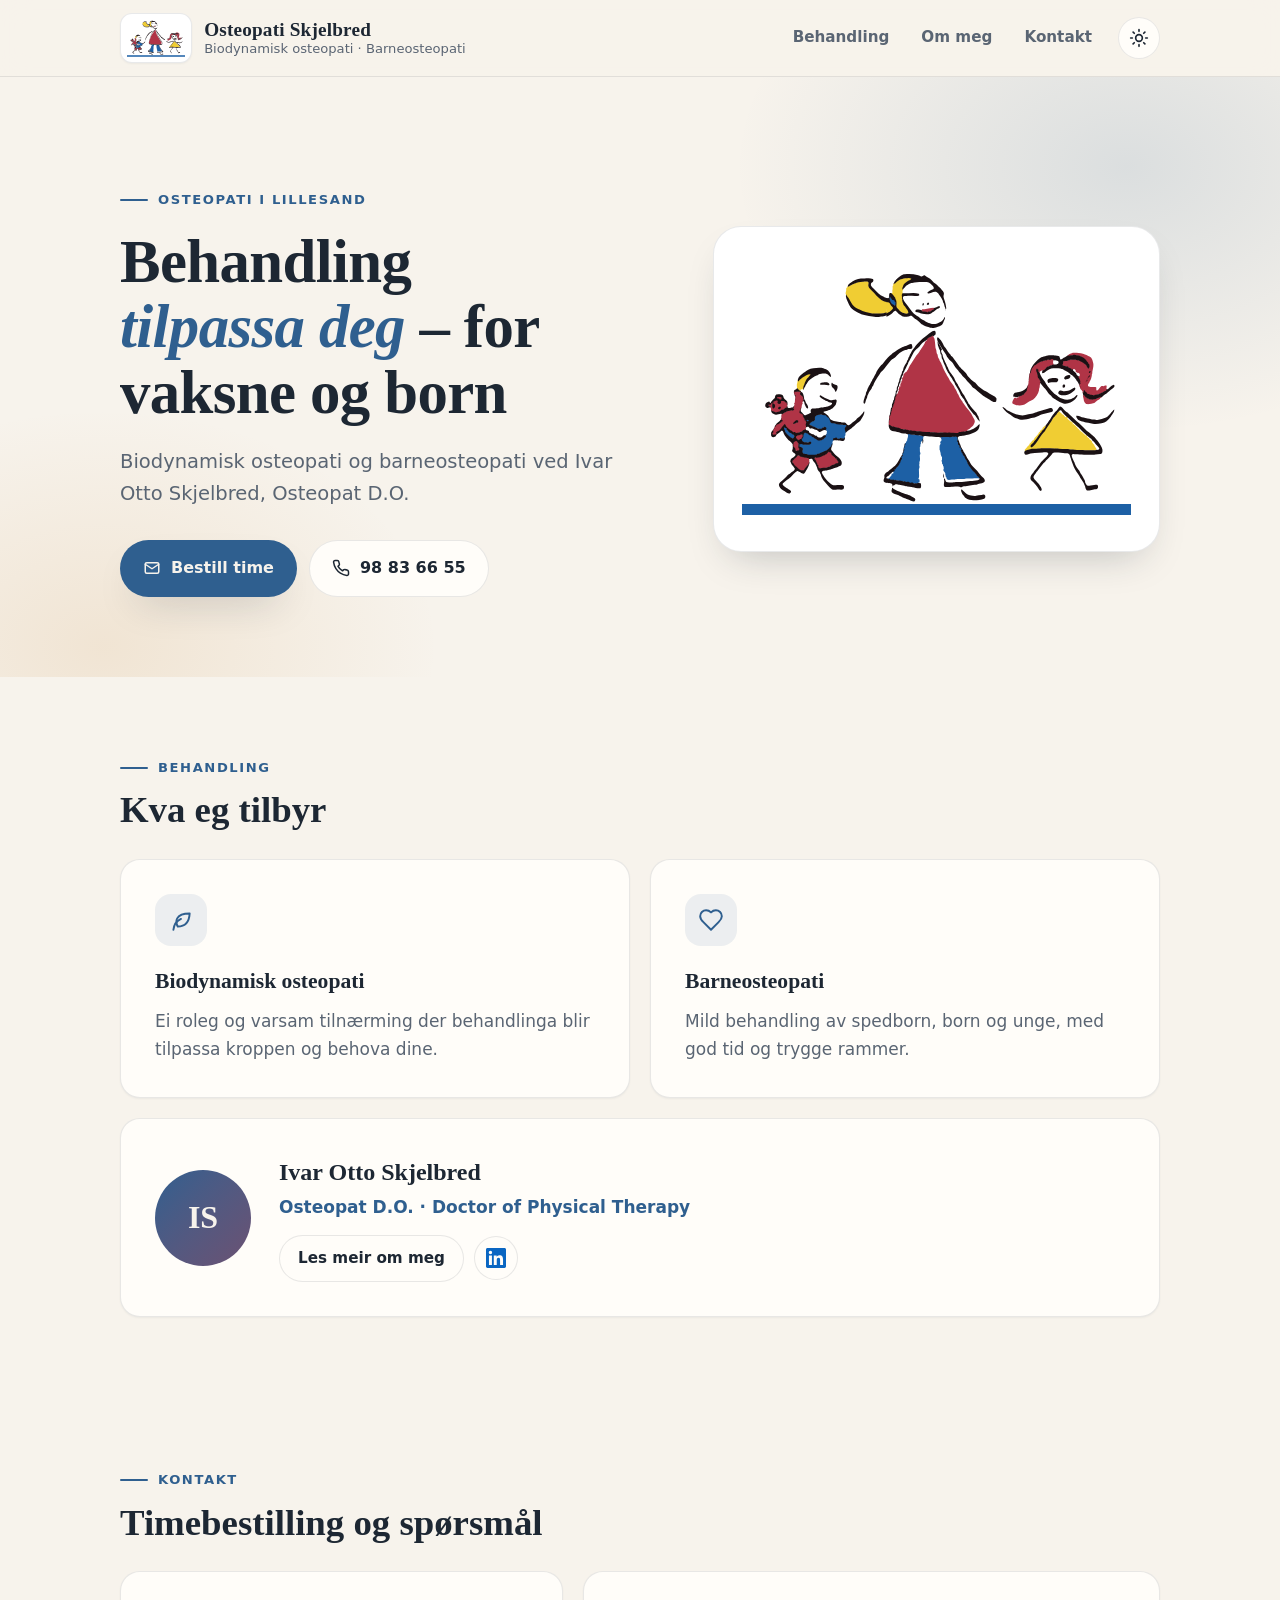
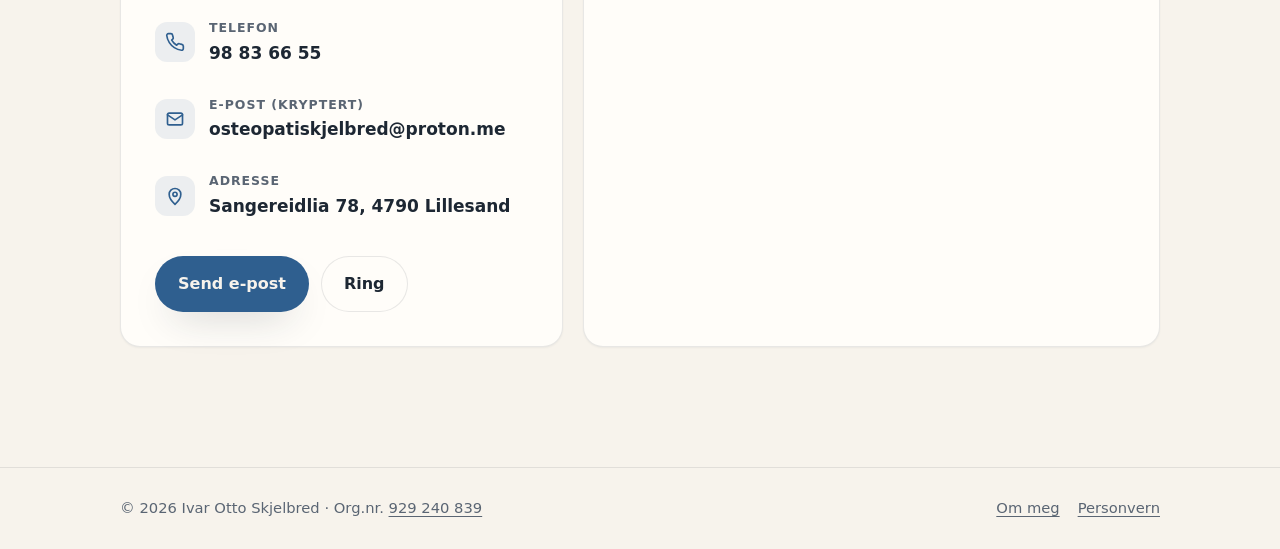
==== commit 7f3cfde5: "Add files via upload" ====
--- a/index.html
+++ b/index.html
@@ -5,28 +5,34 @@
   <meta name="viewport" content="width=device-width, initial-scale=1.0" />
   <title>Osteopati Skjelbred – Biodynamisk osteopati i Lillesand</title>
 
-  <meta name="description" content="Osteopati i Lillesand. Biodynamisk osteopati og Barneosteopati – behandling tilpassa deg. Ivar Otto Skjelbred, Osteopat D.O." />
+  <meta name="description" content="Osteopati i Lillesand. Biodynamisk osteopati og barneosteopati – behandling tilpassa deg. Ivar Otto Skjelbred, Osteopat D.O." />
   <meta name="color-scheme" content="light dark" />
-
-  <!-- Open Graph -->
+  <meta name="theme-color" content="#f7f3ec" media="(prefers-color-scheme: light)" />
+  <meta name="theme-color" content="#12161b" media="(prefers-color-scheme: dark)" />
+
   <meta property="og:title" content="Osteopati Skjelbred – Biodynamisk osteopati i Lillesand" />
-  <meta property="og:description" content="Biodynamisk osteopati og Barneosteopati – behandling tilpassa deg." />
+  <meta property="og:description" content="Biodynamisk osteopati og barneosteopati – behandling tilpassa deg." />
   <meta property="og:type" content="website" />
   <meta property="og:locale" content="nn_NO" />
-  <meta property="og:image" content="logo.gif" />
-
-  <link rel="icon" href="logo.gif" type="image/gif" />
-  <link rel="preconnect" href="https://www.google.com" />
-  <link rel="preconnect" href="https://upload.wikimedia.org" />
-
-  <!-- JSON-LD structured data for local business -->
+  <meta property="og:url" content="https://osteopatiskjelbred.no/" />
+  <meta property="og:image" content="https://osteopatiskjelbred.no/logo.png" />
+  <meta property="og:image:width" content="1200" />
+  <meta property="og:image:height" content="630" />
+
+  <link rel="icon" href="logo.svg" type="image/svg+xml" />
+  <link rel="apple-touch-icon" href="apple-touch-icon.png" />
+  <link rel="stylesheet" href="style.css" />
+  <script>try{const t=localStorage.getItem('theme');if(t==='dark'||t==='light')document.documentElement.setAttribute('data-theme',t)}catch(e){}</script>
+  <script src="site.js" defer></script>
+
   <script type="application/ld+json">
   {
-    "@context": "https://schema.org", 
+    "@context": "https://schema.org",
     "@type": "HealthBusiness",
     "name": "Osteopati Skjelbred",
-    "description": "Biodynamisk osteopati og Barneosteopati i Lillesand",
+    "description": "Biodynamisk osteopati og barneosteopati i Lillesand",
     "url": "https://osteopatiskjelbred.no",
+    "logo": "https://osteopatiskjelbred.no/logo.png",
     "telephone": "+4798836655",
     "email": "osteopatiskjelbred@proton.me",
     "address": {
@@ -43,835 +49,164 @@
     }
   }
   </script>
-
-  <style>
-    /* === Reset === */
-    *, *::before, *::after { margin: 0; padding: 0; box-sizing: border-box; }
-    img { max-width: 100%; height: auto; display: block; }
-    a { color: inherit; }
-    html, body { height: 100%; }
-    html { scroll-behavior: smooth; }
-
-    :root {
-      --bg: #f6f9ff;
-      --surface: #ffffff;
-      --surface-2: #f2f6ff;
-      --text: #0b2b4b;
-      --muted: #4b647a;
-      --border: rgba(3, 57, 108, 0.12);
-
-      --primary: #0b74d1;
-      --primary-hover: #085ea9;
-
-      --success: #2eaa5f;
-      --success-hover: #249452;
-
-      --shadow-sm: 0 1px 2px rgba(0, 0, 0, 0.06);
-      --shadow-md: 0 10px 25px rgba(0, 0, 0, 0.08);
-
-      --radius: 16px;
-      --container: 980px;
-      --menu-h: 84px;
-      --topbar-bg: rgba(255, 255, 255, 0.72);
-      --nav-bg: rgba(255, 255, 255, 0.55);
-      --footer-bg: rgba(255, 255, 255, 0.65);
-    }
-
-    /* Dark theme via attribute */
-    [data-theme="dark"] {
-      --bg: #0f1115;
-      --surface: #161a22;
-      --surface-2: #0f141c;
-      --text: #f3f6fb;
-      --muted: #b7c3d0;
-      --border: rgba(255, 255, 255, 0.10);
-
-      --primary: #4aa3ff;
-      --primary-hover: #2d8ef5;
-
-      --success: #43c37a;
-      --success-hover: #2faa63;
-
-      --shadow-sm: 0 1px 2px rgba(0, 0, 0, 0.25);
-      --shadow-md: 0 12px 28px rgba(0, 0, 0, 0.35);
-
-      --topbar-bg: rgba(22, 26, 34, 0.70);
-      --nav-bg: rgba(22, 26, 34, 0.55);
-      --footer-bg: rgba(22, 26, 34, 0.62);
-    }
-
-    /* Dark theme via system preference (before JS loads) */
-    @media (prefers-color-scheme: dark) {
-      :root:not([data-theme="light"]) {
-        --bg: #0f1115;
-        --surface: #161a22;
-        --surface-2: #0f141c;
-        --text: #f3f6fb;
-        --muted: #b7c3d0;
-        --border: rgba(255, 255, 255, 0.10);
-
-        --primary: #4aa3ff;
-        --primary-hover: #2d8ef5;
-
-        --success: #43c37a;
-        --success-hover: #2faa63;
-
-        --shadow-sm: 0 1px 2px rgba(0, 0, 0, 0.25);
-        --shadow-md: 0 12px 28px rgba(0, 0, 0, 0.35);
-
-        --topbar-bg: rgba(22, 26, 34, 0.70);
-        --nav-bg: rgba(22, 26, 34, 0.55);
-        --footer-bg: rgba(22, 26, 34, 0.62);
-      }
-    }
-
-    body {
-      font-family: system-ui, -apple-system, "Segoe UI", Roboto, Arial, "Noto Sans", "Apple Color Emoji", "Segoe UI Emoji", sans-serif;
-      background:
-        radial-gradient(900px 500px at 20% 10%, rgba(11, 116, 209, 0.10), transparent 55%),
-        radial-gradient(700px 450px at 80% 0%, rgba(46, 170, 95, 0.10), transparent 55%),
-        var(--bg);
-      color: var(--text);
-      line-height: 1.55;
-      -webkit-font-smoothing: antialiased;
-      text-rendering: optimizeLegibility;
-      transition: background-color 0.25s ease, color 0.25s ease;
-      color-scheme: light dark;
-      display: flex;
-      flex-direction: column;
-      min-height: 100%;
-    }
-
-    /* === Skip link (accessibility) === */
-    .skip-link {
-      position: absolute;
-      top: -100%;
-      left: 16px;
-      z-index: 100;
-      padding: 10px 18px;
-      background: var(--primary);
-      color: #fff;
-      border-radius: 0 0 12px 12px;
-      font-weight: 700;
-      text-decoration: none;
-      transition: top 0.2s ease;
-    }
-    .skip-link:focus {
-      top: 0;
-    }
-
-    /* === Topbar === */
-    .topbar {
-      background: var(--topbar-bg);
-      backdrop-filter: blur(12px);
-      border-bottom: 1px solid var(--border);
-      color: var(--muted);
-      font-size: 0.92rem;
-    }
-
-    .topbar-inner {
-      max-width: var(--container);
-      margin: 0 auto;
-      padding: 10px 16px;
-      display: flex;
-      align-items: center;
-      justify-content: space-between;
-      gap: 12px;
-      flex-wrap: wrap;
-    }
-
-    .topbar-left,
-    .topbar-right {
-      display: flex;
-      align-items: center;
-      gap: 14px;
-      flex-wrap: wrap;
-    }
-
-    .chip {
-      display: inline-flex;
-      align-items: center;
-      gap: 8px;
-      white-space: nowrap;
-    }
-
-    .dot {
-      width: 6px;
-      height: 6px;
-      border-radius: 999px;
-      background: color-mix(in srgb, var(--primary) 65%, transparent);
-      flex: 0 0 auto;
-    }
-
-    .maplink {
-      text-decoration: none;
-      border-bottom: 1px dashed color-mix(in srgb, var(--primary) 35%, transparent);
-      padding-bottom: 1px;
-      transition: border-color 0.15s ease, color 0.15s ease, background-color 0.15s ease;
-      border-radius: 8px;
-    }
-    .maplink:hover {
-      border-color: color-mix(in srgb, var(--primary) 75%, transparent);
-      color: var(--text);
-      background: color-mix(in srgb, var(--primary) 6%, transparent);
-    }
-    .maplink:focus-visible {
-      outline: 3px solid rgba(74, 163, 255, 0.45);
-      outline-offset: 3px;
-    }
-
-    @media (max-width: 820px) {
-      .topbar { display: none; }
-    }
-
-    /* === Menu bar (sticky) === */
-    .menubar {
-      position: sticky;
-      top: 0;
-      z-index: 30;
-      background: var(--topbar-bg);
-      backdrop-filter: blur(12px);
-      border-bottom: 1px solid var(--border);
-    }
-
-    .menubar-inner {
-      max-width: var(--container);
-      margin: 0 auto;
-      padding: 12px 16px;
-      display: grid;
-      grid-template-columns: auto 1fr auto;
-      align-items: center;
-      gap: 12px;
-      min-height: var(--menu-h);
-    }
-
-    .brand {
-      display: inline-flex;
-      align-items: center;
-      gap: 10px;
-      text-decoration: none;
-    }
-    .brand:focus-visible {
-      outline: 3px solid rgba(74, 163, 255, 0.45);
-      outline-offset: 3px;
-      border-radius: 8px;
-    }
-    .brand img {
-      width: auto;
-      height: 52px;
-      max-width: 90px;
-      filter: drop-shadow(0 1px 1px rgba(0, 0, 0, 0.08));
-    }
-
-    .brand-text {
-      display: grid;
-      gap: 2px;
-      line-height: 1.1;
-    }
-    .brand-name {
-      font-family: ui-serif, Georgia, "Times New Roman", Times, serif;
-      font-weight: 900;
-      letter-spacing: 0.2px;
-      font-size: 1.1rem;
-    }
-    .brand-tagline {
-      color: var(--muted);
-      font-weight: 650;
-      font-size: 0.92rem;
-      white-space: nowrap;
-    }
-
-    /* Theme toggle */
-    .theme-toggle {
-      position: relative;
-      display: inline-block;
-      width: 58px;
-      height: 30px;
-    }
-    .theme-toggle input {
-      opacity: 0;
-      width: 0;
-      height: 0;
-      position: absolute;
-    }
-    .slider {
-      position: absolute;
-      cursor: pointer;
-      inset: 0;
-      background-color: rgba(0, 0, 0, 0.15);
-      border: 1px solid var(--border);
-      transition: background-color 0.25s ease;
-      border-radius: 999px;
-      display: flex;
-      align-items: center;
-      justify-content: space-between;
-      padding: 0 6px;
-      box-shadow: var(--shadow-sm);
-    }
-    .slider::before {
-      content: "";
-      position: absolute;
-      height: 22px;
-      width: 22px;
-      left: 3px;
-      top: 3px;
-      background-color: white;
-      transition: transform 0.25s ease;
-      border-radius: 50%;
-    }
-    input:checked + .slider {
-      background-color: rgba(46, 170, 95, 0.30);
-    }
-    input:checked + .slider::before {
-      transform: translateX(28px);
-    }
-    .theme-toggle:focus-within .slider {
-      outline: 3px solid rgba(74, 163, 255, 0.45);
-      outline-offset: 3px;
-    }
-    .icon {
-      font-size: 14px;
-      opacity: 0.9;
-      user-select: none;
-    }
-
-    /* Navigation */
-    .nav-inner {
-      display: flex;
-      align-items: center;
-      justify-content: center;
-      gap: 8px;
-      padding: 10px;
-      border: 1px solid var(--border);
-      border-radius: 999px;
-      background: var(--nav-bg);
-      box-shadow: var(--shadow-sm);
-      backdrop-filter: blur(10px);
-      overflow-x: auto;
-      scrollbar-width: none;
-      justify-self: center;
-    }
-    .nav-inner::-webkit-scrollbar { display: none; }
-
-    .nav-inner a {
-      display: inline-flex;
-      align-items: center;
-      justify-content: center;
-      padding: 8px 12px;
-      border-radius: 999px;
-      text-decoration: none;
-      font-weight: 750;
-      font-size: 0.95rem;
-      color: var(--text);
-      border: 1px solid transparent;
-      transition: background-color 0.15s ease, transform 0.15s ease, border-color 0.15s ease;
-      white-space: nowrap;
-    }
-    .nav-inner a:hover {
-      background: color-mix(in srgb, var(--primary) 10%, transparent);
-      border-color: color-mix(in srgb, var(--primary) 18%, transparent);
-      transform: translateY(-1px);
-    }
-    .nav-inner a:focus-visible {
-      outline: 3px solid rgba(74, 163, 255, 0.45);
-      outline-offset: 3px;
-    }
-    .nav-inner a[aria-current="page"] {
-      background: color-mix(in srgb, var(--primary) 12%, transparent);
-      border-color: color-mix(in srgb, var(--primary) 22%, transparent);
-    }
-
-    /* Mobile hamburger */
-    .menu-btn {
-      display: none;
-      border: 1px solid var(--border);
-      background: var(--nav-bg);
-      color: var(--text);
-      border-radius: 12px;
-      padding: 10px 12px;
-      font-weight: 850;
-      box-shadow: var(--shadow-sm);
-      cursor: pointer;
-      font-size: inherit;
-      font-family: inherit;
-    }
-
-    @media (max-width: 840px) {
-      .menubar-inner {
-        grid-template-columns: auto auto auto;
-      }
-      .nav-inner {
-        display: none;
-        grid-column: 1 / -1;
-        flex-direction: column;
-        align-items: stretch;
-        border-radius: 16px;
-        padding: 8px;
-        margin-top: 10px;
-      }
-      .nav-inner.open { display: flex; }
-      .nav-inner a {
-        justify-content: flex-start;
-        border-radius: 14px;
-      }
-      .menu-btn {
-        display: inline-flex;
-        align-items: center;
-        gap: 8px;
-        justify-self: end;
-      }
-      .brand-tagline { display: none; }
-      :root { --menu-h: 74px; }
-    }
-
-    @media (max-width: 520px) {
-      .brand img { height: 46px; max-width: 80px; }
-      :root { --menu-h: 70px; }
-    }
-
-    /* === Layout / cards === */
-    main {
-      flex: 1;
-      width: 100%;
-      display: flex;
-      justify-content: center;
-    }
-
-    .page {
-      width: 100%;
-      max-width: var(--container);
-      padding: 18px 16px 44px;
-    }
-
-    /* Scroll offset for sticky header */
-    section[id] {
-      scroll-margin-top: calc(var(--menu-h) + 16px);
-    }
-
-    .card {
-      background: linear-gradient(180deg, color-mix(in srgb, var(--surface) 95%, transparent), color-mix(in srgb, var(--surface) 90%, transparent));
-      border: 1px solid var(--border);
-      border-radius: var(--radius);
-      box-shadow: var(--shadow-sm);
-      padding: 22px;
-      margin: 14px 0;
-      position: relative;
-      overflow: hidden;
-    }
-
-    .card::before {
-      content: "";
-      position: absolute;
-      inset: -2px;
-      background:
-        radial-gradient(420px 220px at 15% 10%, rgba(11, 116, 209, 0.14), transparent 60%),
-        radial-gradient(420px 220px at 85% 0%, rgba(46, 170, 95, 0.12), transparent 55%);
-      pointer-events: none;
-      opacity: 0.9;
-    }
-    .card > * { position: relative; }
-
-    .card-head {
-      text-align: center;
-      margin-bottom: 12px;
-    }
-    .card-title {
-      font-size: clamp(1.25rem, 2.2vw, 1.6rem);
-      letter-spacing: 0.2px;
-      font-family: ui-serif, Georgia, "Times New Roman", Times, serif;
-      margin: 0;
-    }
-    .card-subtitle {
-      margin-top: 6px;
-      color: var(--muted);
-      font-size: 1rem;
-    }
-
-    .divider {
-      height: 1px;
-      background: linear-gradient(90deg, transparent, var(--border), transparent);
-      margin: 14px 0 6px;
-    }
-
-    .about-lines {
-      display: grid;
-      gap: 6px;
-      justify-items: center;
-      text-align: center;
-      color: var(--muted);
-    }
-
-    .actions-row {
-      display: flex;
-      align-items: center;
-      justify-content: center;
-      gap: 10px;
-      flex-wrap: wrap;
-      margin-top: 14px;
-    }
-
-    /* LinkedIn icon (inline SVG avoids external dependency on Wikimedia) */
-    .linkedin-logo {
-      width: 22px;
-      height: 22px;
-      transition: transform 0.15s ease, filter 0.15s ease;
-    }
-    .linkedin-link {
-      display: inline-flex;
-      align-items: center;
-      justify-content: center;
-      width: 44px;
-      height: 44px;
-      border-radius: 14px;
-      border: 1px solid var(--border);
-      background: var(--surface-2);
-      box-shadow: var(--shadow-sm);
-      text-decoration: none;
-      transition: transform 0.15s ease, box-shadow 0.15s ease;
-    }
-    .linkedin-link:hover {
-      transform: translateY(-1px);
-      box-shadow: var(--shadow-md);
-    }
-    .linkedin-link:hover .linkedin-logo {
-      transform: scale(1.05);
-      filter: brightness(1.05);
-    }
-    .linkedin-link:focus-visible {
-      outline: 3px solid rgba(74, 163, 255, 0.45);
-      outline-offset: 3px;
-    }
-
-    .btn {
-      display: inline-flex;
-      align-items: center;
-      justify-content: center;
-      gap: 8px;
-      padding: 12px 16px;
-      font-size: 0.98rem;
-      font-weight: 750;
-      color: #fff;
-      background: var(--primary);
-      border: 1px solid rgba(255, 255, 255, 0.15);
-      border-radius: 14px;
-      text-decoration: none;
-      cursor: pointer;
-      box-shadow: var(--shadow-sm);
-      transition: transform 0.15s ease, box-shadow 0.15s ease, background-color 0.15s ease;
-      margin-top: 8px;
-      min-width: 180px;
-    }
-    .btn:hover {
-      background: var(--primary-hover);
-      transform: translateY(-1px);
-      box-shadow: var(--shadow-md);
-    }
-    .btn:focus-visible {
-      outline: 3px solid rgba(74, 163, 255, 0.45);
-      outline-offset: 3px;
-    }
-    .btn.primary { background: var(--success); }
-    .btn.primary:hover { background: var(--success-hover); }
-    .btn.small {
-      min-width: unset;
-      font-size: 0.92rem;
-      padding: 9px 12px;
-      border-radius: 12px;
-      margin-top: 0;
-    }
-
-    .button-row {
-      display: flex;
-      justify-content: center;
-      gap: 12px;
-      flex-wrap: wrap;
-      margin-top: 6px;
-    }
-
-    .map-frame {
-      width: 100%;
-      height: 400px;
-      border: 0;
-      border-radius: 14px;
-      overflow: hidden;
-      box-shadow: var(--shadow-sm);
-      margin-top: 14px;
-    }
-
-    @media (max-width: 520px) {
-      .map-frame { height: 320px; }
-      .btn { min-width: 160px; }
-    }
-
-    footer {
-      border-top: 1px solid var(--border);
-      background: var(--footer-bg);
-      backdrop-filter: blur(10px);
-      color: var(--muted);
-      text-align: center;
-      padding: 18px 12px;
-    }
-    footer p { font-size: 0.95rem; }
-    footer a {
-      text-decoration: underline;
-      text-underline-offset: 3px;
-    }
-    footer a:focus-visible {
-      outline: 3px solid rgba(74, 163, 255, 0.45);
-      outline-offset: 3px;
-    }
-
-    /* Mobile menu overlay backdrop */
-    .menu-backdrop {
-      display: none;
-      position: fixed;
-      inset: 0;
-      z-index: 20;
-    }
-    .menu-backdrop.active { display: block; }
-
-    @media (prefers-reduced-motion: reduce) {
-      *, *::before, *::after { transition: none !important; animation: none !important; }
-      html { scroll-behavior: auto !important; }
-    }
-  </style>
 </head>
 
 <body>
   <a class="skip-link" href="#main-content">Hopp til innhald</a>
 
-  <!-- Topbar: contact details -->
-  <div class="topbar" role="contentinfo" aria-label="Kontaktinformasjon">
-    <div class="topbar-inner">
-      <div class="topbar-left">
-        <span class="chip">
-          <span class="dot" aria-hidden="true"></span>
-          Telefon: <strong><a href="tel:+4798836655">98 83 66 55</a></strong>
-        </span>
-        <span class="chip">
-          <span class="dot" aria-hidden="true"></span>
-          E-post: <strong><a href="mailto:osteopatiskjelbred@proton.me">osteopatiskjelbred@proton.me</a></strong>
-        </span>
-      </div>
-
-      <div class="topbar-right">
-        <span class="chip">
-          <span class="dot" aria-hidden="true"></span>
-          <a class="maplink"
-             href="https://www.google.com/maps/search/?api=1&query=Sangereidlia+78,+4790+Lillesand"
-             target="_blank" rel="noopener noreferrer"
-             aria-label="Opne adresse i Google Maps (nytt vindauge)">
-            Adresse: <strong>Sangereidlia 78, 4790 Lillesand</strong>
-          </a>
-        </span>
-      </div>
-    </div>
-  </div>
-
-  <!-- Menu bar (sticky) -->
-  <header class="menubar">
-    <div class="menubar-inner">
+  <header class="site-header">
+    <div class="container header-inner">
       <a class="brand" href="index.html" aria-label="Til framsida – Osteopati Skjelbred">
-        <img src="logo.gif" alt="" width="90" height="52" />
+        <span class="logo-tile"><img src="logo.svg" alt="" width="58" height="40" /></span>
         <span class="brand-text">
           <span class="brand-name">Osteopati Skjelbred</span>
-          <span class="brand-tagline">Biodynamisk osteopati &bull; Barneosteopati</span>
+          <span class="brand-tagline">Biodynamisk osteopati · Barneosteopati</span>
         </span>
       </a>
 
-      <button class="menu-btn" id="menu-btn" type="button"
-              aria-expanded="false" aria-controls="nav-inner">
-        <span aria-hidden="true">☰</span> Meny
+      <nav class="nav" id="nav" aria-label="Hovudmeny">
+        <a href="#behandling">Behandling</a>
+        <a href="om-meg.html">Om meg</a>
+        <a href="#kontakt">Kontakt</a>
+      </nav>
+
+      <button class="theme-btn" id="theme-btn" type="button" aria-label="Byt mellom lys og mørk modus">
+        <svg class="sun" viewBox="0 0 24 24" fill="none" stroke="currentColor" stroke-width="2" stroke-linecap="round" aria-hidden="true"><circle cx="12" cy="12" r="4"/><path d="M12 2v2M12 20v2M4.93 4.93l1.41 1.41M17.66 17.66l1.41 1.41M2 12h2M20 12h2M4.93 19.07l1.41-1.41M17.66 6.34l1.41-1.41"/></svg>
+        <svg class="moon" viewBox="0 0 24 24" fill="none" stroke="currentColor" stroke-width="2" stroke-linecap="round" stroke-linejoin="round" aria-hidden="true"><path d="M21 12.8A9 9 0 1 1 11.2 3a7 7 0 0 0 9.8 9.8z"/></svg>
       </button>
 
-      <nav class="nav-inner" id="nav-inner" aria-label="Hovudmeny">
-        <a href="om-meg.html">Om meg</a>
-        <a href="#contact">Kontakt</a>
-        <a href="#location">Kor finn du meg?</a>
-      </nav>
-
-      <label class="theme-toggle" aria-label="Byt mellom lys og mørk modus">
-        <input type="checkbox" id="theme-switch" role="switch" />
-        <span class="slider" aria-hidden="true">
-          <span class="icon">☀️</span>
-          <span class="icon">🌙</span>
-        </span>
-      </label>
+      <button class="menu-btn" id="menu-btn" type="button" aria-expanded="false" aria-controls="nav" aria-label="Opne meny">
+        <svg viewBox="0 0 24 24" fill="none" stroke="currentColor" stroke-width="2" stroke-linecap="round" aria-hidden="true"><path d="M4 7h16M4 12h16M4 17h16"/></svg>
+      </button>
     </div>
   </header>
 
-  <!-- Backdrop for closing mobile menu -->
-  <div class="menu-backdrop" id="menu-backdrop" aria-hidden="true"></div>
-
   <main id="main-content">
-    <div class="page">
-
-      <h1 class="visually-hidden">Osteopati Skjelbred – Biodynamisk osteopati i Lillesand</h1>
-
-      <section id="about" class="card" aria-labelledby="about-title">
-        <div class="card-head">
-          <h2 class="card-title" id="about-title">Ivar Otto Skjelbred</h2>
-          <p class="card-subtitle">Osteopat D.O.</p>
-        </div>
-        <div class="divider" role="separator"></div>
-        <div class="about-lines">
-          <p>
-            Medlem av
-            <a href="https://osteopati.org"
-               target="_blank"
-               rel="noopener noreferrer">
-              Norsk Osteopatforbund (MNOF)
+
+    <section class="hero">
+      <div class="container hero-grid">
+        <div>
+          <span class="eyebrow">Osteopati i Lillesand</span>
+          <h1>Behandling <em>tilpassa deg</em> – for vaksne og born</h1>
+          <p class="lead">Biodynamisk osteopati og barneosteopati ved Ivar Otto Skjelbred, Osteopat D.O.</p>
+          <div class="actions">
+            <a href="mailto:osteopatiskjelbred@proton.me" class="btn btn-primary">
+              <svg viewBox="0 0 24 24" fill="none" stroke="currentColor" stroke-width="2" stroke-linecap="round" stroke-linejoin="round" aria-hidden="true"><rect x="3" y="5" width="18" height="14" rx="2"/><path d="m3 7 9 6 9-6"/></svg>
+              Bestill time
             </a>
-          </p>
-        </div>
-        <div class="actions-row">
-          <a href="https://no.linkedin.com/in/dr-ivar-skjelbred-do-20038510"
-             target="_blank" rel="noopener noreferrer"
-             class="linkedin-link"
-             aria-label="LinkedIn-profil for Ivar Otto Skjelbred (nytt vindauge)">
-            <!-- Inline SVG – no external dependency -->
-            <svg class="linkedin-logo" viewBox="0 0 24 24" fill="#0A66C2" aria-hidden="true">
-              <path d="M20.447 20.452h-3.554v-5.569c0-1.328-.027-3.037-1.852-3.037-1.853 0-2.136 1.445-2.136 2.939v5.667H9.351V9h3.414v1.561h.046c.477-.9 1.637-1.85 3.37-1.85 3.601 0 4.267 2.37 4.267 5.455v6.286zM5.337 7.433a2.062 2.062 0 01-2.063-2.065 2.064 2.064 0 112.063 2.065zm1.782 13.019H3.555V9h3.564v11.452zM22.225 0H1.771C.792 0 0 .774 0 1.729v20.542C0 23.227.792 24 1.771 24h20.451C23.2 24 24 23.227 24 22.271V1.729C24 .774 23.2 0 22.222 0h.003z"/>
-            </svg>
-          </a>
-          <a href="om-meg.html" class="btn small">Les meir om meg</a>
-        </div>
-      </section>
-
-      <section id="contact" class="card" aria-labelledby="contact-title">
-        <div class="card-head">
-          <h2 class="card-title" id="contact-title">Kontakt</h2>
-          <p class="card-subtitle">Ta kontakt for timebestilling eller spørsmål.</p>
-        </div>
-        <div class="divider" role="separator"></div>
-        <div class="button-row">
-          <a href="mailto:osteopatiskjelbred@proton.me" class="btn primary">
-            ✉️ Send trygg e-post
-          </a>
-          <a href="tel:+4798836655" class="btn">
-            📞 Ring
-          </a>
-        </div>
-      </section>
-
-      <section id="location" class="card" aria-labelledby="location-title">
-        <div class="card-head">
-          <h2 class="card-title" id="location-title">Kor finn du meg?</h2>
-          <p class="card-subtitle">Sangereidlia 78, 4790 Lillesand</p>
-        </div>
-        <div class="divider" role="separator"></div>
-        <iframe
-          class="map-frame"
-          title="Kart som viser Sangereidlia 78, 4790 Lillesand"
-          loading="lazy"
-          referrerpolicy="no-referrer-when-downgrade"
-          src="https://www.google.com/maps/embed?pb=!1m18!1m12!1m3!1d1958.8391826365336!2d8.377259!3d58.250129!2m3!1f0!2f0!3f0!3m2!1i1024!2i768!4f13.1!3m3!1m2!1s0x46380a7c9b91a02b%3A0x486c012a4d9d7a45!2sSangereidlia%2078%2C%204790%20Lillesand!5e0!3m2!1sen!2sno!4v1684596718539!5m2!1sen!2sno"
-          allowfullscreen=""
-          aria-hidden="false">
-        </iframe>
-      </section>
-
+            <a href="tel:+4798836655" class="btn btn-ghost">
+              <svg viewBox="0 0 24 24" fill="none" stroke="currentColor" stroke-width="2" stroke-linecap="round" stroke-linejoin="round" aria-hidden="true"><path d="M22 16.9v3a2 2 0 0 1-2.2 2 19.8 19.8 0 0 1-8.6-3.1 19.5 19.5 0 0 1-6-6A19.8 19.8 0 0 1 2.1 4.2 2 2 0 0 1 4.1 2h3a2 2 0 0 1 2 1.7c.1.9.4 1.8.7 2.7a2 2 0 0 1-.5 2.1L8 9.8a16 16 0 0 0 6 6l1.3-1.3a2 2 0 0 1 2.1-.4c.9.3 1.8.6 2.7.7a2 2 0 0 1 1.7 2z"/></svg>
+              98 83 66 55
+            </a>
+          </div>
+        </div>
+        <div class="hero-art">
+          <img src="logo.svg" alt="Teikning av ein vaksen som held to born i handa" width="811" height="558" />
+        </div>
+      </div>
+    </section>
+
+    <section id="behandling" class="section" aria-labelledby="behandling-title">
+      <div class="container">
+        <div class="section-head">
+          <span class="eyebrow">Behandling</span>
+          <h2 id="behandling-title">Kva eg tilbyr</h2>
+        </div>
+        <div class="services">
+          <article class="card service">
+            <div class="icon-wrap">
+              <svg viewBox="0 0 24 24" fill="none" stroke="currentColor" stroke-width="1.8" stroke-linecap="round" stroke-linejoin="round" aria-hidden="true"><path d="M5 21c.5-4.5 2.5-8 7-10"/><path d="M9 18c6.2 0 10.5-3.3 11-12-5 0-9.5.8-11.5 4.5C6.7 13.8 9 18 9 18z"/></svg>
+            </div>
+            <h3>Biodynamisk osteopati</h3>
+            <p>Ei roleg og varsam tilnærming der behandlinga blir tilpassa kroppen og behova dine.</p>
+          </article>
+          <article class="card service">
+            <div class="icon-wrap">
+              <svg viewBox="0 0 24 24" fill="none" stroke="currentColor" stroke-width="1.8" stroke-linecap="round" stroke-linejoin="round" aria-hidden="true"><path d="M19 14c1.5-1.5 3-3.2 3-5.5A5.5 5.5 0 0 0 16.5 3c-1.8 0-3 .5-4.5 2-1.5-1.5-2.7-2-4.5-2A5.5 5.5 0 0 0 2 8.5c0 2.3 1.5 4 3 5.5l7 7z"/></svg>
+            </div>
+            <h3>Barneosteopati</h3>
+            <p>Mild behandling av spedborn, born og unge, med god tid og trygge rammer.</p>
+          </article>
+        </div>
+
+        <div class="card about">
+          <div class="monogram" aria-hidden="true">IS</div>
+          <div>
+            <h3>Ivar Otto Skjelbred</h3>
+            <p class="role">Osteopat D.O. · Doctor of Physical Therapy</p>
+            <div class="inline-actions">
+              <a href="om-meg.html" class="btn btn-ghost btn-sm">Les meir om meg</a>
+              <a href="https://no.linkedin.com/in/dr-ivar-skjelbred-do-20038510"
+                 target="_blank" rel="noopener noreferrer" class="icon-link"
+                 aria-label="LinkedIn-profil for Ivar Otto Skjelbred (nytt vindauge)">
+                <svg viewBox="0 0 24 24" fill="#0A66C2" aria-hidden="true"><path d="M20.447 20.452h-3.554v-5.569c0-1.328-.027-3.037-1.852-3.037-1.853 0-2.136 1.445-2.136 2.939v5.667H9.351V9h3.414v1.561h.046c.477-.9 1.637-1.85 3.37-1.85 3.601 0 4.267 2.37 4.267 5.455v6.286zM5.337 7.433a2.062 2.062 0 01-2.063-2.065 2.064 2.064 0 112.063 2.065zm1.782 13.019H3.555V9h3.564v11.452zM22.225 0H1.771C.792 0 0 .774 0 1.729v20.542C0 23.227.792 24 1.771 24h20.451C23.2 24 24 23.227 24 22.271V1.729C24 .774 23.2 0 22.222 0h.003z"/></svg>
+              </a>
+            </div>
+          </div>
+        </div>
+      </div>
+    </section>
+
+    <section id="kontakt" class="section" aria-labelledby="kontakt-title">
+      <div class="container">
+        <div class="section-head">
+          <span class="eyebrow">Kontakt</span>
+          <h2 id="kontakt-title">Timebestilling og spørsmål</h2>
+        </div>
+
+        <div class="contact-grid">
+          <div class="card contact-card">
+            <ul class="contact-list">
+              <li>
+                <a href="tel:+4798836655">
+                  <span class="ic"><svg viewBox="0 0 24 24" fill="none" stroke="currentColor" stroke-width="2" stroke-linecap="round" stroke-linejoin="round" aria-hidden="true"><path d="M22 16.9v3a2 2 0 0 1-2.2 2 19.8 19.8 0 0 1-8.6-3.1 19.5 19.5 0 0 1-6-6A19.8 19.8 0 0 1 2.1 4.2 2 2 0 0 1 4.1 2h3a2 2 0 0 1 2 1.7c.1.9.4 1.8.7 2.7a2 2 0 0 1-.5 2.1L8 9.8a16 16 0 0 0 6 6l1.3-1.3a2 2 0 0 1 2.1-.4c.9.3 1.8.6 2.7.7a2 2 0 0 1 1.7 2z"/></svg></span>
+                  <span><small>Telefon</small><strong>98 83 66 55</strong></span>
+                </a>
+              </li>
+              <li>
+                <a href="mailto:osteopatiskjelbred@proton.me">
+                  <span class="ic"><svg viewBox="0 0 24 24" fill="none" stroke="currentColor" stroke-width="2" stroke-linecap="round" stroke-linejoin="round" aria-hidden="true"><rect x="3" y="5" width="18" height="14" rx="2"/><path d="m3 7 9 6 9-6"/></svg></span>
+                  <span><small>E-post (kryptert)</small><strong>osteopatiskjelbred@proton.me</strong></span>
+                </a>
+              </li>
+              <li>
+                <a href="https://www.google.com/maps/search/?api=1&amp;query=Sangereidlia+78,+4790+Lillesand"
+                   target="_blank" rel="noopener noreferrer"
+                   aria-label="Adresse: Sangereidlia 78, 4790 Lillesand – opne i Google Maps (nytt vindauge)">
+                  <span class="ic"><svg viewBox="0 0 24 24" fill="none" stroke="currentColor" stroke-width="2" stroke-linecap="round" stroke-linejoin="round" aria-hidden="true"><path d="M12 22s7-6.2 7-12a7 7 0 0 0-14 0c0 5.8 7 12 7 12z"/><circle cx="12" cy="10" r="2.5"/></svg></span>
+                  <span><small>Adresse</small><strong>Sangereidlia 78, 4790 Lillesand</strong></span>
+                </a>
+              </li>
+            </ul>
+            <div class="actions">
+              <a href="mailto:osteopatiskjelbred@proton.me" class="btn btn-primary">Send e-post</a>
+              <a href="tel:+4798836655" class="btn btn-ghost">Ring</a>
+            </div>
+          </div>
+
+          <div class="card map-card">
+            <iframe
+              class="map-frame"
+              title="Kart som viser Sangereidlia 78, 4790 Lillesand"
+              loading="lazy"
+              referrerpolicy="no-referrer-when-downgrade"
+              src="https://www.google.com/maps/embed?pb=!1m18!1m12!1m3!1d1958.8391826365336!2d8.377259!3d58.250129!2m3!1f0!2f0!3f0!3m2!1i1024!2i768!4f13.1!3m3!1m2!1s0x46380a7c9b91a02b%3A0x486c012a4d9d7a45!2sSangereidlia%2078%2C%204790%20Lillesand!5e0!3m2!1sen!2sno!4v1684596718539!5m2!1sen!2sno"
+              allowfullscreen>
+            </iframe>
+          </div>
+        </div>
+      </div>
+    </section>
+
+  </main>
+
+  <footer>
+    <div class="container footer-inner">
+      <p>&copy; 2026 Ivar Otto Skjelbred · Org.nr.
+        <a href="https://w2.brreg.no/enhet/sok/detalj.jsp?orgnr=929240839" target="_blank" rel="noopener noreferrer">929 240 839</a>
+      </p>
+      <p class="footer-links"><a href="om-meg.html">Om meg</a><a href="personvern.html">Personvern</a></p>
     </div>
-  </main>
-
-  <footer>
-    <p>
-      &copy; 2026 — Ivar Otto Skjelbred — Alle rettar reserverte — Org.nr.
-      <a href="https://w2.brreg.no/enhet/sok/detalj.jsp?orgnr=929240839"
-         target="_blank" rel="noopener noreferrer">929240839</a> —
-      <a href="personvern.html">Personvern</a>
-    </p>
   </footer>
-
-  <!-- Visually hidden utility (for screen readers) -->
-  <style>
-    .visually-hidden {
-      position: absolute;
-      width: 1px;
-      height: 1px;
-      padding: 0;
-      margin: -1px;
-      overflow: hidden;
-      clip: rect(0, 0, 0, 0);
-      white-space: nowrap;
-      border: 0;
-    }
-  </style>
-
-  <script>
-    (() => {
-      'use strict';
-
-      // === Theme handling ===
-      const themeSwitch = document.getElementById('theme-switch');
-      const root = document.documentElement;
-      const saved = localStorage.getItem('theme');
-
-      // Resolve initial theme: saved > system preference > light
-      const prefersDark = matchMedia('(prefers-color-scheme: dark)').matches;
-      const initialDark = saved ? saved === 'dark' : prefersDark;
-
-      if (initialDark) {
-        root.setAttribute('data-theme', 'dark');
-        themeSwitch.checked = true;
-      } else {
-        root.setAttribute('data-theme', 'light');
-      }
-
-      themeSwitch.addEventListener('change', () => {
-        const mode = themeSwitch.checked ? 'dark' : 'light';
-        root.setAttribute('data-theme', mode);
-        localStorage.setItem('theme', mode);
-      });
-
-      // Follow system changes if user hasn't manually set a preference
-      matchMedia('(prefers-color-scheme: dark)').addEventListener('change', (e) => {
-        if (localStorage.getItem('theme')) return; // user overrode
-        const mode = e.matches ? 'dark' : 'light';
-        root.setAttribute('data-theme', mode);
-        themeSwitch.checked = e.matches;
-      });
-
-      // === Mobile menu ===
-      const menuBtn = document.getElementById('menu-btn');
-      const navInner = document.getElementById('nav-inner');
-      const backdrop = document.getElementById('menu-backdrop');
-
-      function closeMenu() {
-        navInner.classList.remove('open');
-        backdrop.classList.remove('active');
-        menuBtn.setAttribute('aria-expanded', 'false');
-      }
-
-      function toggleMenu() {
-        const willOpen = !navInner.classList.contains('open');
-        navInner.classList.toggle('open', willOpen);
-        backdrop.classList.toggle('active', willOpen);
-        menuBtn.setAttribute('aria-expanded', String(willOpen));
-        if (willOpen) {
-          // Focus first link for keyboard users
-          navInner.querySelector('a')?.focus();
-        }
-      }
-
-      menuBtn.addEventListener('click', toggleMenu);
-      backdrop.addEventListener('click', closeMenu);
-
-      // Close on nav link click (mobile)
-      navInner.querySelectorAll('a').forEach(a => {
-        a.addEventListener('click', () => {
-          if (matchMedia('(max-width: 840px)').matches) closeMenu();
-        });
-      });
-
-      // Close on Escape key
-      document.addEventListener('keydown', (e) => {
-        if (e.key === 'Escape' && navInner.classList.contains('open')) {
-          closeMenu();
-          menuBtn.focus();
-        }
-      });
-    })();
-  </script>
 </body>
 </html>
--- a/style.css
+++ b/style.css
@@ -0,0 +1,482 @@
+/* Osteopati Skjelbred – shared styles for all pages */
+
+*, *::before, *::after { margin: 0; padding: 0; box-sizing: border-box; }
+img { max-width: 100%; height: auto; display: block; }
+a { color: inherit; }
+html { scroll-behavior: smooth; -webkit-text-size-adjust: 100%; }
+
+:root {
+  --bg: #f7f3ec;
+  --surface: #fffdf9;
+  --surface-2: #efe9df;
+  --text: #1d2733;
+  --muted: #5a6573;
+  --border: rgba(29, 39, 51, 0.10);
+
+  /* Accent picks up the blue from the logo; warm tones echo its red/yellow */
+  --accent: #2f5f8f;
+  --accent-hover: #264e77;
+  --accent-soft: rgba(47, 95, 143, 0.09);
+  --warm: #c98a3c;
+  --rose: #b4404f;
+
+  --shadow-sm: 0 1px 2px rgba(29, 39, 51, 0.05);
+  --shadow-md: 0 18px 40px -18px rgba(29, 39, 51, 0.28);
+
+  --radius: 20px;
+  --container: 1080px;
+  --menu-h: 76px;
+  --header-bg: rgba(247, 243, 236, 0.85);
+
+  --serif: "Iowan Old Style", "Palatino Linotype", Palatino, ui-serif, Georgia, serif;
+  --sans: system-ui, -apple-system, "Segoe UI", Roboto, "Noto Sans", Arial, sans-serif;
+}
+
+[data-theme="dark"] {
+  --bg: #12161b;
+  --surface: #1a2027;
+  --surface-2: #222a33;
+  --text: #ebeef2;
+  --muted: #a6b0bc;
+  --border: rgba(235, 238, 242, 0.10);
+  --accent: #8fb9e6;
+  --accent-hover: #a9caee;
+  --accent-soft: rgba(143, 185, 230, 0.12);
+  --warm: #e0ad6a;
+  --rose: #e48a95;
+  --shadow-sm: 0 1px 2px rgba(0, 0, 0, 0.3);
+  --shadow-md: 0 18px 40px -18px rgba(0, 0, 0, 0.6);
+  --header-bg: rgba(18, 22, 27, 0.85);
+}
+
+@media (prefers-color-scheme: dark) {
+  :root:not([data-theme="light"]) {
+    --bg: #12161b;
+    --surface: #1a2027;
+    --surface-2: #222a33;
+    --text: #ebeef2;
+    --muted: #a6b0bc;
+    --border: rgba(235, 238, 242, 0.10);
+    --accent: #8fb9e6;
+    --accent-hover: #a9caee;
+    --accent-soft: rgba(143, 185, 230, 0.12);
+    --warm: #e0ad6a;
+    --rose: #e48a95;
+    --shadow-sm: 0 1px 2px rgba(0, 0, 0, 0.3);
+    --shadow-md: 0 18px 40px -18px rgba(0, 0, 0, 0.6);
+    --header-bg: rgba(18, 22, 27, 0.85);
+  }
+}
+
+body {
+  font-family: var(--sans);
+  background: var(--bg);
+  color: var(--text);
+  line-height: 1.65;
+  font-size: 1.0625rem;
+  -webkit-font-smoothing: antialiased;
+  min-height: 100vh;
+  display: flex;
+  flex-direction: column;
+  transition: background-color 0.25s ease, color 0.25s ease;
+}
+
+main { flex: 1; }
+
+:focus-visible {
+  outline: 3px solid color-mix(in srgb, var(--accent) 55%, transparent);
+  outline-offset: 3px;
+  border-radius: 8px;
+}
+
+.container {
+  width: 100%;
+  max-width: var(--container);
+  margin: 0 auto;
+  padding: 0 20px;
+}
+.container.narrow { max-width: 780px; }
+
+.visually-hidden {
+  position: absolute; width: 1px; height: 1px; padding: 0; margin: -1px;
+  overflow: hidden; clip: rect(0, 0, 0, 0); white-space: nowrap; border: 0;
+}
+
+.skip-link {
+  position: absolute; top: -100px; left: 16px; z-index: 100;
+  padding: 10px 18px; background: var(--accent); color: var(--bg);
+  border-radius: 0 0 12px 12px; font-weight: 700; text-decoration: none;
+  transition: top 0.2s ease;
+}
+.skip-link:focus { top: 0; }
+
+/* === Header === */
+.site-header {
+  position: sticky; top: 0; z-index: 30;
+  background: var(--header-bg);
+  backdrop-filter: saturate(1.4) blur(14px);
+  -webkit-backdrop-filter: saturate(1.4) blur(14px);
+  border-bottom: 1px solid var(--border);
+}
+.header-inner {
+  position: relative;
+  display: flex; align-items: center; gap: 12px;
+  min-height: var(--menu-h);
+}
+
+.brand {
+  display: inline-flex; align-items: center; gap: 12px;
+  text-decoration: none; margin-right: auto;
+}
+/* The logo has a white background, so it sits on a white tile in both themes */
+.logo-tile {
+  display: grid; place-items: center;
+  background: #fff;
+  border-radius: 12px;
+  padding: 4px 6px;
+  box-shadow: var(--shadow-sm);
+  border: 1px solid var(--border);
+}
+.logo-tile img { height: 40px; width: auto; }
+.brand-text { display: grid; line-height: 1.15; }
+.brand-name {
+  font-family: var(--serif);
+  font-weight: 700;
+  font-size: 1.2rem;
+  letter-spacing: 0.01em;
+}
+.brand-tagline { font-size: 0.82rem; color: var(--muted); font-weight: 500; }
+
+.nav { display: flex; align-items: center; gap: 4px; }
+.nav a {
+  padding: 8px 14px;
+  border-radius: 999px;
+  text-decoration: none;
+  font-weight: 600;
+  font-size: 0.95rem;
+  color: var(--muted);
+  transition: color 0.15s ease, background-color 0.15s ease;
+}
+.nav a:hover { color: var(--text); background: var(--accent-soft); }
+.nav a[aria-current="page"] { color: var(--accent); background: var(--accent-soft); }
+
+.theme-btn, .menu-btn {
+  display: inline-grid; place-items: center;
+  width: 42px; height: 42px; flex: none;
+  border-radius: 999px;
+  border: 1px solid var(--border);
+  background: var(--surface);
+  color: var(--text);
+  cursor: pointer;
+  transition: background-color 0.15s ease;
+}
+.theme-btn:hover, .menu-btn:hover { background: var(--surface-2); }
+.theme-btn svg, .menu-btn svg { width: 20px; height: 20px; }
+.theme-btn .moon { display: none; }
+[data-theme="dark"] .theme-btn .sun { display: none; }
+[data-theme="dark"] .theme-btn .moon { display: block; }
+@media (prefers-color-scheme: dark) {
+  :root:not([data-theme="light"]) .theme-btn .sun { display: none; }
+  :root:not([data-theme="light"]) .theme-btn .moon { display: block; }
+}
+.menu-btn { display: none; }
+
+@media (max-width: 800px) {
+  .menu-btn { display: inline-grid; }
+  .nav {
+    display: none;
+    position: absolute; left: 12px; right: 12px; top: calc(100% + 6px);
+    flex-direction: column; align-items: stretch;
+    padding: 8px;
+    background: var(--surface);
+    border: 1px solid var(--border);
+    border-radius: 16px;
+    box-shadow: var(--shadow-md);
+  }
+  .nav.open { display: flex; }
+  .nav a { padding: 12px 14px; border-radius: 10px; color: var(--text); }
+  .brand-tagline { display: none; }
+  .brand-name { font-size: 1.05rem; }
+  .logo-tile img { height: 34px; }
+  :root { --menu-h: 66px; }
+}
+
+/* === Typography helpers === */
+.eyebrow {
+  display: inline-flex; align-items: center; gap: 10px;
+  font-size: 0.82rem; font-weight: 700;
+  text-transform: uppercase; letter-spacing: 0.12em;
+  color: var(--accent);
+}
+.eyebrow::before {
+  content: ""; width: 28px; height: 2px; background: currentColor; border-radius: 2px;
+}
+
+/* === Hero (front page) === */
+.hero {
+  position: relative;
+  padding: clamp(48px, 9vw, 104px) 0 clamp(40px, 7vw, 80px);
+  overflow: hidden;
+}
+.hero::before, .page-hero::before {
+  content: "";
+  position: absolute; inset: 0;
+  background:
+    radial-gradient(560px 380px at 88% 15%, color-mix(in srgb, var(--accent) 14%, transparent), transparent 70%),
+    radial-gradient(480px 340px at 8% 95%, color-mix(in srgb, var(--warm) 14%, transparent), transparent 70%);
+  pointer-events: none;
+}
+.hero-grid {
+  position: relative;
+  display: grid;
+  grid-template-columns: 1.2fr 1fr;
+  gap: clamp(28px, 5vw, 56px);
+  align-items: center;
+}
+.hero h1, .page-hero h1 {
+  font-family: var(--serif);
+  font-weight: 600;
+  line-height: 1.08;
+  letter-spacing: -0.01em;
+  text-wrap: balance;
+}
+.hero h1 {
+  font-size: clamp(2.3rem, 5.4vw, 3.8rem);
+  margin: 18px 0 20px;
+}
+.hero h1 em, .page-hero h1 em { font-style: italic; color: var(--accent); }
+.lead {
+  font-size: clamp(1.08rem, 2vw, 1.22rem);
+  color: var(--muted);
+  max-width: 540px;
+}
+.actions { display: flex; flex-wrap: wrap; gap: 12px; margin-top: 30px; }
+
+.hero-art {
+  background: #fff;
+  border-radius: 28px;
+  padding: clamp(18px, 3vw, 28px);
+  box-shadow: var(--shadow-md);
+  border: 1px solid var(--border);
+}
+.hero-art img { width: 100%; }
+
+@media (max-width: 820px) {
+  .hero-grid { grid-template-columns: 1fr; }
+  .hero-art { max-width: 360px; order: -1; }
+}
+
+/* === Sub-page hero === */
+.page-hero {
+  position: relative;
+  padding: clamp(40px, 7vw, 72px) 0 clamp(20px, 4vw, 32px);
+  overflow: hidden;
+}
+.page-hero .container { position: relative; }
+.page-hero h1 {
+  font-size: clamp(2rem, 4.6vw, 3rem);
+  margin: 14px 0 12px;
+}
+
+/* === Buttons === */
+.btn {
+  display: inline-flex; align-items: center; justify-content: center; gap: 10px;
+  padding: 14px 22px;
+  border-radius: 999px;
+  font-weight: 650; font-size: 1rem;
+  text-decoration: none;
+  border: 1px solid transparent;
+  cursor: pointer;
+  font-family: inherit;
+  transition: background-color 0.15s ease, transform 0.15s ease, border-color 0.15s ease;
+}
+.btn svg { width: 18px; height: 18px; flex: none; }
+.btn-primary { background: var(--accent); color: var(--bg); box-shadow: var(--shadow-md); }
+.btn-primary:hover { background: var(--accent-hover); transform: translateY(-1px); }
+.btn-ghost { border-color: var(--border); background: var(--surface); color: var(--text); }
+.btn-ghost:hover { border-color: color-mix(in srgb, var(--accent) 40%, transparent); transform: translateY(-1px); }
+.btn-sm { padding: 10px 18px; font-size: 0.95rem; }
+
+@media (max-width: 520px) {
+  .actions .btn { flex: 1 1 100%; }
+}
+
+/* === Sections & cards === */
+section[id] { scroll-margin-top: calc(var(--menu-h) + 16px); }
+.section { padding: clamp(36px, 6vw, 72px) 0; }
+.section-head { margin-bottom: 26px; }
+.section-head h2 {
+  font-family: var(--serif);
+  font-weight: 600;
+  font-size: clamp(1.7rem, 3.5vw, 2.3rem);
+  line-height: 1.2;
+  margin-top: 10px;
+}
+
+.card {
+  background: var(--surface);
+  border: 1px solid var(--border);
+  border-radius: var(--radius);
+  box-shadow: var(--shadow-sm);
+  padding: clamp(22px, 4vw, 34px);
+}
+
+.icon-wrap {
+  width: 52px; height: 52px; border-radius: 16px;
+  display: grid; place-items: center;
+  background: var(--accent-soft); color: var(--accent);
+  margin-bottom: 18px;
+}
+.icon-wrap svg { width: 26px; height: 26px; }
+
+.services { display: grid; grid-template-columns: repeat(2, 1fr); gap: 20px; }
+.service h3 { font-family: var(--serif); font-size: 1.35rem; font-weight: 600; margin-bottom: 8px; }
+.service p { color: var(--muted); }
+
+.about {
+  display: grid; grid-template-columns: auto 1fr; gap: 28px; align-items: center;
+  margin-top: 20px;
+}
+.monogram {
+  width: 96px; height: 96px; border-radius: 50%;
+  display: grid; place-items: center;
+  background: linear-gradient(135deg, var(--accent), color-mix(in srgb, var(--accent) 55%, var(--rose)));
+  color: var(--bg);
+  font-family: var(--serif); font-size: 2rem; font-weight: 600;
+}
+.about h3 { font-family: var(--serif); font-size: 1.5rem; font-weight: 600; }
+.about .role { color: var(--accent); font-weight: 650; margin-bottom: 14px; }
+.inline-actions { display: flex; flex-wrap: wrap; gap: 10px; align-items: center; }
+
+.icon-link {
+  display: inline-grid; place-items: center;
+  width: 44px; height: 44px; border-radius: 999px;
+  border: 1px solid var(--border); background: var(--surface);
+  transition: transform 0.15s ease, border-color 0.15s ease;
+}
+.icon-link:hover { transform: translateY(-1px); border-color: color-mix(in srgb, var(--accent) 40%, transparent); }
+.icon-link svg { width: 20px; height: 20px; }
+
+/* Contact + map */
+.contact-grid { display: grid; grid-template-columns: 1fr 1.3fr; gap: 20px; align-items: stretch; }
+.contact-list { list-style: none; display: grid; gap: 4px; margin-bottom: 24px; }
+.contact-list a {
+  display: flex; align-items: center; gap: 14px;
+  padding: 12px; margin: 0 -12px;
+  border-radius: 14px;
+  text-decoration: none;
+  transition: background-color 0.15s ease;
+}
+.contact-list a:hover { background: var(--accent-soft); }
+.contact-list .ic {
+  width: 40px; height: 40px; border-radius: 12px; flex: none;
+  display: grid; place-items: center;
+  background: var(--accent-soft); color: var(--accent);
+}
+.contact-list .ic svg { width: 20px; height: 20px; }
+.contact-list small {
+  display: block; font-size: 0.78rem; font-weight: 600;
+  text-transform: uppercase; letter-spacing: 0.08em; color: var(--muted);
+}
+.contact-list strong { font-weight: 600; overflow-wrap: anywhere; }
+.contact-card .actions { margin-top: 0; }
+
+.map-card { padding: 0; overflow: hidden; min-height: 360px; }
+.map-frame { display: block; width: 100%; height: 100%; min-height: 360px; border: 0; }
+[data-theme="dark"] .map-frame { filter: invert(0.9) hue-rotate(180deg) saturate(0.6); }
+@media (prefers-color-scheme: dark) {
+  :root:not([data-theme="light"]) .map-frame { filter: invert(0.9) hue-rotate(180deg) saturate(0.6); }
+}
+
+@media (max-width: 820px) {
+  .services, .contact-grid { grid-template-columns: 1fr; }
+}
+@media (max-width: 520px) {
+  .about { grid-template-columns: 1fr; }
+  .monogram { width: 72px; height: 72px; font-size: 1.5rem; }
+}
+
+/* === Om meg === */
+.credentials { display: flex; flex-wrap: wrap; gap: 8px; margin-top: 18px; }
+.chip {
+  display: inline-flex; align-items: center; gap: 8px;
+  padding: 7px 14px;
+  border-radius: 999px;
+  background: var(--surface);
+  border: 1px solid var(--border);
+  font-size: 0.9rem; font-weight: 600;
+}
+.chip::before {
+  content: ""; width: 7px; height: 7px; border-radius: 50%; background: var(--accent);
+}
+
+.lang-tabs {
+  display: inline-flex; gap: 4px;
+  padding: 4px;
+  border-radius: 999px;
+  background: var(--surface-2);
+  border: 1px solid var(--border);
+  margin-bottom: 20px;
+}
+.lang-tabs button {
+  font: inherit; font-size: 0.92rem; font-weight: 600;
+  padding: 8px 16px;
+  border: 0; border-radius: 999px;
+  background: transparent; color: var(--muted);
+  cursor: pointer;
+  transition: background-color 0.15s ease, color 0.15s ease;
+}
+.lang-tabs button:hover { color: var(--text); }
+.lang-tabs button[aria-selected="true"] {
+  background: var(--surface); color: var(--text); box-shadow: var(--shadow-sm);
+}
+
+.prose { color: var(--muted); }
+.prose > * + * { margin-top: 1em; }
+.prose h2 {
+  font-family: var(--serif); font-weight: 600; color: var(--text);
+  font-size: 1.5rem; line-height: 1.25;
+}
+.prose h3 { color: var(--text); font-size: 1.1rem; margin-top: 1.6em; }
+.prose .sub { color: var(--accent); font-weight: 600; margin-top: 4px; }
+.prose ul { padding-left: 1.2em; display: grid; gap: 6px; }
+.prose li::marker { color: var(--accent); }
+.prose strong { color: var(--text); }
+
+/* JS hides inactive panels; without JS all languages stay visible */
+.js .lang-panel[hidden] { display: none; }
+
+.cta-card {
+  display: flex; flex-wrap: wrap; align-items: center; justify-content: space-between; gap: 18px;
+  margin-top: 24px;
+  background: var(--accent-soft);
+  border-color: color-mix(in srgb, var(--accent) 18%, transparent);
+  box-shadow: none;
+}
+.cta-card h2 { font-family: var(--serif); font-weight: 600; font-size: 1.35rem; }
+.cta-card p { color: var(--muted); }
+
+.back-link {
+  display: inline-flex; align-items: center; gap: 8px;
+  margin-top: 28px;
+  color: var(--muted); font-weight: 600; text-decoration: none;
+}
+.back-link:hover { color: var(--text); }
+
+/* === Footer === */
+footer {
+  border-top: 1px solid var(--border);
+  padding: 28px 0;
+  color: var(--muted);
+  font-size: 0.92rem;
+  margin-top: clamp(24px, 5vw, 48px);
+}
+.footer-inner { display: flex; flex-wrap: wrap; gap: 8px 24px; justify-content: space-between; }
+.footer-links { display: flex; gap: 18px; }
+footer a { text-underline-offset: 3px; }
+footer a:hover { color: var(--text); }
+
+@media (prefers-reduced-motion: reduce) {
+  *, *::before, *::after { transition: none !important; animation: none !important; }
+  html { scroll-behavior: auto !important; }
+}
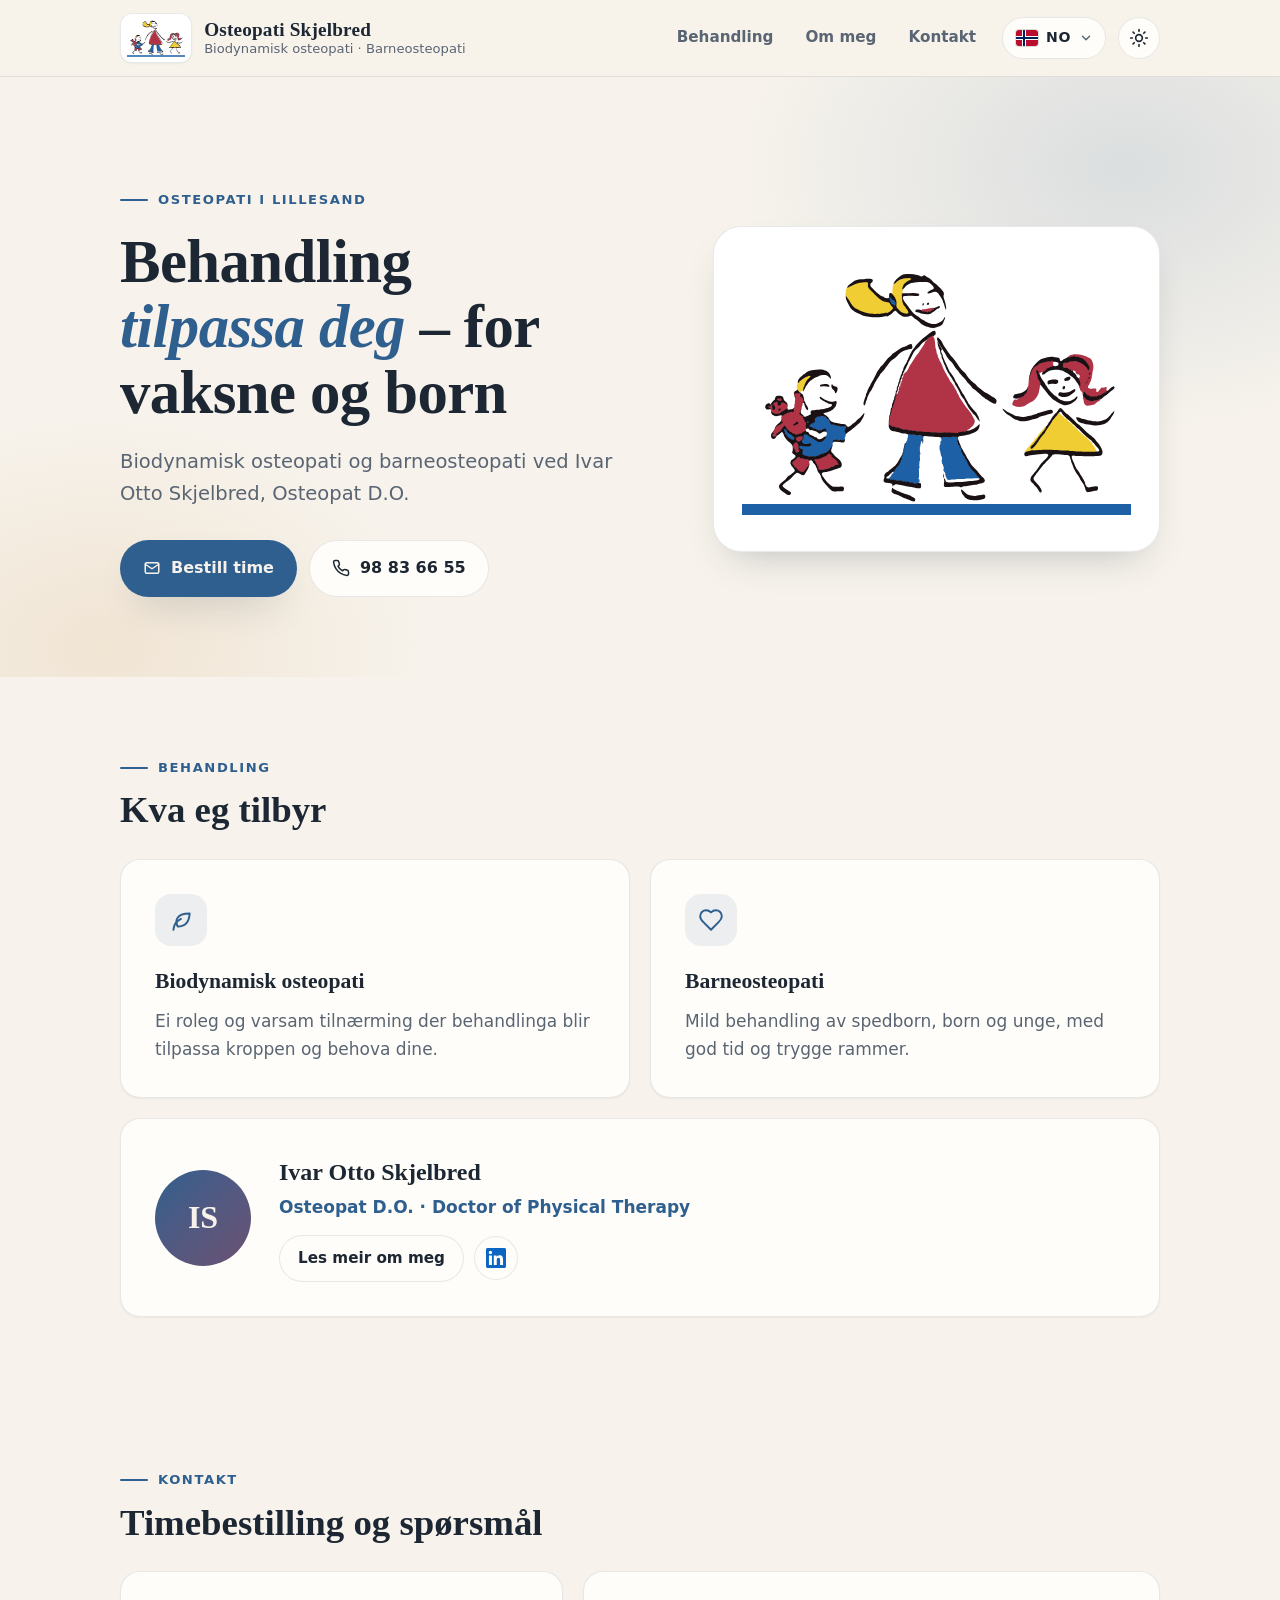
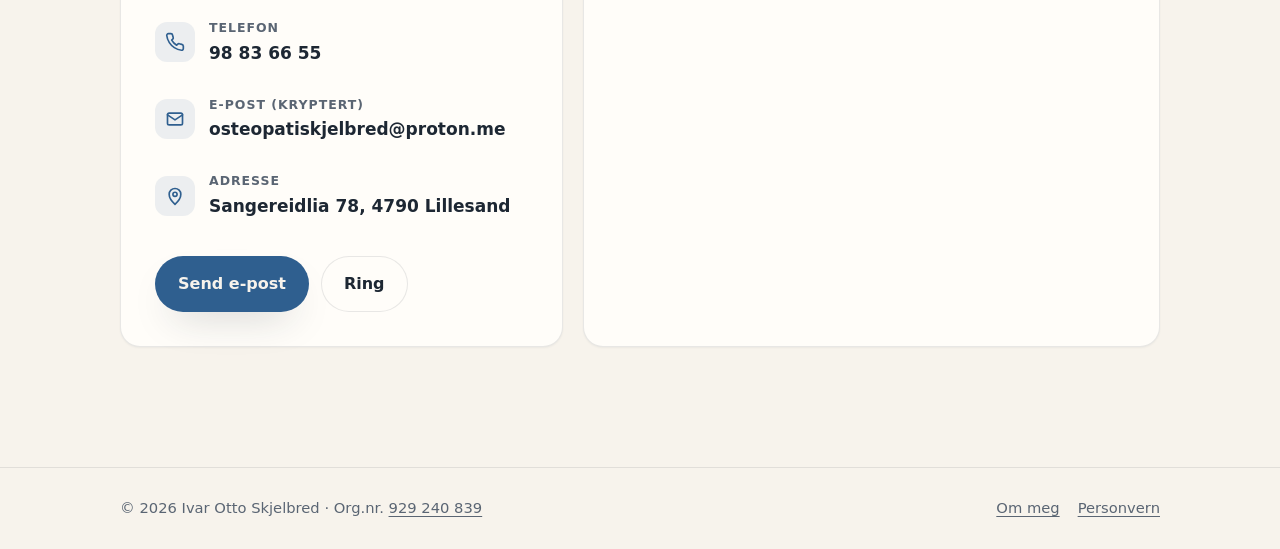
==== commit 4c572aba: "Add files via upload" ====
--- a/index.html
+++ b/index.html
@@ -3,9 +3,9 @@
 <head>
   <meta charset="UTF-8" />
   <meta name="viewport" content="width=device-width, initial-scale=1.0" />
-  <title>Osteopati Skjelbred – Biodynamisk osteopati i Lillesand</title>
-
-  <meta name="description" content="Osteopati i Lillesand. Biodynamisk osteopati og barneosteopati – behandling tilpassa deg. Ivar Otto Skjelbred, Osteopat D.O." />
+  <title data-i18n="index.title">Osteopati Skjelbred – Biodynamisk osteopati i Lillesand</title>
+
+  <meta name="description" content="Osteopati i Lillesand. Biodynamisk osteopati og barneosteopati – behandling tilpassa deg. Ivar Otto Skjelbred, Osteopat D.O." data-i18n-attr="content:index.description" />
   <meta name="color-scheme" content="light dark" />
   <meta name="theme-color" content="#f7f3ec" media="(prefers-color-scheme: light)" />
   <meta name="theme-color" content="#12161b" media="(prefers-color-scheme: dark)" />
@@ -19,10 +19,38 @@
   <meta property="og:image:width" content="1200" />
   <meta property="og:image:height" content="630" />
 
+  <link rel="alternate" hreflang="nn" href="https://osteopatiskjelbred.no/" />
+  <link rel="alternate" hreflang="en" href="https://osteopatiskjelbred.no/?lang=en" />
+  <link rel="alternate" hreflang="de" href="https://osteopatiskjelbred.no/?lang=de" />
+  <link rel="alternate" hreflang="x-default" href="https://osteopatiskjelbred.no/" />
+
   <link rel="icon" href="logo.svg" type="image/svg+xml" />
   <link rel="apple-touch-icon" href="apple-touch-icon.png" />
   <link rel="stylesheet" href="style.css" />
-  <script>try{const t=localStorage.getItem('theme');if(t==='dark'||t==='light')document.documentElement.setAttribute('data-theme',t)}catch(e){}</script>
+  <script>
+    // Theme and language are decided before the page is drawn; site.js does the rest.
+    (function (d) {
+      var L = ['nn', 'en', 'de'], l = null, s = null, t = null;
+      try { t = localStorage.getItem('theme'); s = localStorage.getItem('lang'); } catch (e) {}
+      if (t === 'dark' || t === 'light') d.setAttribute('data-theme', t);
+      try { l = new URLSearchParams(location.search).get('lang'); } catch (e) {}
+      if (L.indexOf(l) < 0) l = L.indexOf(s) < 0 ? null : s;
+      if (!l) {
+        // Norwegian is the default; only German browsers switch automatically.
+        var n = (navigator.languages && navigator.languages.length ? navigator.languages : [navigator.language || ''])
+          .map(function (x) { return String(x).slice(0, 2).toLowerCase(); });
+        var no = n.some(function (c) { return c === 'nb' || c === 'nn' || c === 'no'; });
+        l = !no && n.indexOf('de') >= 0 ? 'de' : 'nn';
+      }
+      d.setAttribute('data-lang', l);
+      if (l !== 'nn') {
+        d.lang = l;
+        d.classList.add('i18n-wait');
+        setTimeout(function () { d.classList.remove('i18n-wait'); }, 2500);
+      }
+    })(document.documentElement);
+  </script>
+  <script src="i18n.js" defer></script>
   <script src="site.js" defer></script>
 
   <script type="application/ld+json">
@@ -35,6 +63,7 @@
     "logo": "https://osteopatiskjelbred.no/logo.png",
     "telephone": "+4798836655",
     "email": "osteopatiskjelbred@proton.me",
+    "availableLanguage": ["no", "en", "de"],
     "address": {
       "@type": "PostalAddress",
       "streetAddress": "Sangereidlia 78",
@@ -52,25 +81,38 @@
 </head>
 
 <body>
-  <a class="skip-link" href="#main-content">Hopp til innhald</a>
+  <a class="skip-link" href="#main-content" data-i18n="skip">Hopp til innhald</a>
 
   <header class="site-header">
     <div class="container header-inner">
-      <a class="brand" href="index.html" aria-label="Til framsida – Osteopati Skjelbred">
+      <a class="brand" href="index.html" aria-label="Til framsida – Osteopati Skjelbred" data-i18n-attr="aria-label:brand.home">
         <span class="logo-tile"><img src="logo.svg" alt="" width="58" height="40" /></span>
         <span class="brand-text">
           <span class="brand-name">Osteopati Skjelbred</span>
-          <span class="brand-tagline">Biodynamisk osteopati · Barneosteopati</span>
+          <span class="brand-tagline" data-i18n="brand.tagline">Biodynamisk osteopati · Barneosteopati</span>
         </span>
       </a>
 
-      <nav class="nav" id="nav" aria-label="Hovudmeny">
-        <a href="#behandling">Behandling</a>
-        <a href="om-meg.html">Om meg</a>
-        <a href="#kontakt">Kontakt</a>
+      <nav class="nav" id="nav" aria-label="Hovudmeny" data-i18n-attr="aria-label:nav.label">
+        <a href="#behandling" data-i18n="nav.treatment">Behandling</a>
+        <a href="om-meg.html" data-i18n="nav.about">Om meg</a>
+        <a href="#kontakt" data-i18n="nav.contact">Kontakt</a>
       </nav>
 
-      <button class="theme-btn" id="theme-btn" type="button" aria-label="Byt mellom lys og mørk modus">
+      <div class="lang-switch">
+        <button class="lang-btn" id="lang-btn" type="button" aria-expanded="false" aria-controls="lang-menu" aria-label="Vel språk" data-i18n-attr="aria-label:lang.choose">
+          <span class="flag flag-nn" aria-hidden="true"></span>
+          <span class="lang-code">NO</span>
+          <svg class="chev" viewBox="0 0 24 24" fill="none" stroke="currentColor" stroke-width="2.5" stroke-linecap="round" stroke-linejoin="round" aria-hidden="true"><path d="m6 9 6 6 6-6"/></svg>
+        </button>
+        <ul class="lang-menu" id="lang-menu" hidden>
+          <li><a href="?lang=nn" hreflang="nn" lang="nn" data-set-lang="nn"><span class="flag flag-nn" aria-hidden="true"></span>Norsk</a></li>
+          <li><a href="?lang=en" hreflang="en" lang="en" data-set-lang="en"><span class="flag flag-en" aria-hidden="true"></span>English</a></li>
+          <li><a href="?lang=de" hreflang="de" lang="de" data-set-lang="de"><span class="flag flag-de" aria-hidden="true"></span>Deutsch</a></li>
+        </ul>
+      </div>
+
+      <button class="theme-btn" id="theme-btn" type="button" aria-label="Byt mellom lys og mørk modus" data-i18n-attr="aria-label:theme.toggle">
         <svg class="sun" viewBox="0 0 24 24" fill="none" stroke="currentColor" stroke-width="2" stroke-linecap="round" aria-hidden="true"><circle cx="12" cy="12" r="4"/><path d="M12 2v2M12 20v2M4.93 4.93l1.41 1.41M17.66 17.66l1.41 1.41M2 12h2M20 12h2M4.93 19.07l1.41-1.41M17.66 6.34l1.41-1.41"/></svg>
         <svg class="moon" viewBox="0 0 24 24" fill="none" stroke="currentColor" stroke-width="2" stroke-linecap="round" stroke-linejoin="round" aria-hidden="true"><path d="M21 12.8A9 9 0 1 1 11.2 3a7 7 0 0 0 9.8 9.8z"/></svg>
       </button>
@@ -86,22 +128,22 @@
     <section class="hero">
       <div class="container hero-grid">
         <div>
-          <span class="eyebrow">Osteopati i Lillesand</span>
-          <h1>Behandling <em>tilpassa deg</em> – for vaksne og born</h1>
-          <p class="lead">Biodynamisk osteopati og barneosteopati ved Ivar Otto Skjelbred, Osteopat D.O.</p>
+          <span class="eyebrow" data-i18n="index.eyebrow">Osteopati i Lillesand</span>
+          <h1 data-i18n="index.h1">Behandling <em>tilpassa deg</em> – for vaksne og born</h1>
+          <p class="lead" data-i18n="index.lead">Biodynamisk osteopati og barneosteopati ved Ivar Otto Skjelbred, Osteopat D.O.</p>
           <div class="actions">
             <a href="mailto:osteopatiskjelbred@proton.me" class="btn btn-primary">
               <svg viewBox="0 0 24 24" fill="none" stroke="currentColor" stroke-width="2" stroke-linecap="round" stroke-linejoin="round" aria-hidden="true"><rect x="3" y="5" width="18" height="14" rx="2"/><path d="m3 7 9 6 9-6"/></svg>
-              Bestill time
+              <span data-i18n="cta.book">Bestill time</span>
             </a>
             <a href="tel:+4798836655" class="btn btn-ghost">
               <svg viewBox="0 0 24 24" fill="none" stroke="currentColor" stroke-width="2" stroke-linecap="round" stroke-linejoin="round" aria-hidden="true"><path d="M22 16.9v3a2 2 0 0 1-2.2 2 19.8 19.8 0 0 1-8.6-3.1 19.5 19.5 0 0 1-6-6A19.8 19.8 0 0 1 2.1 4.2 2 2 0 0 1 4.1 2h3a2 2 0 0 1 2 1.7c.1.9.4 1.8.7 2.7a2 2 0 0 1-.5 2.1L8 9.8a16 16 0 0 0 6 6l1.3-1.3a2 2 0 0 1 2.1-.4c.9.3 1.8.6 2.7.7a2 2 0 0 1 1.7 2z"/></svg>
-              98 83 66 55
+              <span data-i18n="phone">98 83 66 55</span>
             </a>
           </div>
         </div>
         <div class="hero-art">
-          <img src="logo.svg" alt="Teikning av ein vaksen som held to born i handa" width="811" height="558" />
+          <img src="logo.svg" alt="Teikning av ein vaksen som held to born i handa" data-i18n-attr="alt:index.heroAlt" width="811" height="558" />
         </div>
       </div>
     </section>
@@ -109,23 +151,23 @@
     <section id="behandling" class="section" aria-labelledby="behandling-title">
       <div class="container">
         <div class="section-head">
-          <span class="eyebrow">Behandling</span>
-          <h2 id="behandling-title">Kva eg tilbyr</h2>
+          <span class="eyebrow" data-i18n="nav.treatment">Behandling</span>
+          <h2 id="behandling-title" data-i18n="index.servicesTitle">Kva eg tilbyr</h2>
         </div>
         <div class="services">
           <article class="card service">
             <div class="icon-wrap">
               <svg viewBox="0 0 24 24" fill="none" stroke="currentColor" stroke-width="1.8" stroke-linecap="round" stroke-linejoin="round" aria-hidden="true"><path d="M5 21c.5-4.5 2.5-8 7-10"/><path d="M9 18c6.2 0 10.5-3.3 11-12-5 0-9.5.8-11.5 4.5C6.7 13.8 9 18 9 18z"/></svg>
             </div>
-            <h3>Biodynamisk osteopati</h3>
-            <p>Ei roleg og varsam tilnærming der behandlinga blir tilpassa kroppen og behova dine.</p>
+            <h3 data-i18n="service.biodynamic">Biodynamisk osteopati</h3>
+            <p data-i18n="index.biodynamicText">Ei roleg og varsam tilnærming der behandlinga blir tilpassa kroppen og behova dine.</p>
           </article>
           <article class="card service">
             <div class="icon-wrap">
               <svg viewBox="0 0 24 24" fill="none" stroke="currentColor" stroke-width="1.8" stroke-linecap="round" stroke-linejoin="round" aria-hidden="true"><path d="M19 14c1.5-1.5 3-3.2 3-5.5A5.5 5.5 0 0 0 16.5 3c-1.8 0-3 .5-4.5 2-1.5-1.5-2.7-2-4.5-2A5.5 5.5 0 0 0 2 8.5c0 2.3 1.5 4 3 5.5l7 7z"/></svg>
             </div>
-            <h3>Barneosteopati</h3>
-            <p>Mild behandling av spedborn, born og unge, med god tid og trygge rammer.</p>
+            <h3 data-i18n="service.children">Barneosteopati</h3>
+            <p data-i18n="index.childrenText">Mild behandling av spedborn, born og unge, med god tid og trygge rammer.</p>
           </article>
         </div>
 
@@ -133,12 +175,12 @@
           <div class="monogram" aria-hidden="true">IS</div>
           <div>
             <h3>Ivar Otto Skjelbred</h3>
-            <p class="role">Osteopat D.O. · Doctor of Physical Therapy</p>
+            <p class="role" data-i18n="index.role">Osteopat D.O. · Doctor of Physical Therapy</p>
             <div class="inline-actions">
-              <a href="om-meg.html" class="btn btn-ghost btn-sm">Les meir om meg</a>
+              <a href="om-meg.html" class="btn btn-ghost btn-sm" data-i18n="index.readMore">Les meir om meg</a>
               <a href="https://no.linkedin.com/in/dr-ivar-skjelbred-do-20038510"
                  target="_blank" rel="noopener noreferrer" class="icon-link"
-                 aria-label="LinkedIn-profil for Ivar Otto Skjelbred (nytt vindauge)">
+                 aria-label="LinkedIn-profil for Ivar Otto Skjelbred (nytt vindauge)" data-i18n-attr="aria-label:index.linkedin">
                 <svg viewBox="0 0 24 24" fill="#0A66C2" aria-hidden="true"><path d="M20.447 20.452h-3.554v-5.569c0-1.328-.027-3.037-1.852-3.037-1.853 0-2.136 1.445-2.136 2.939v5.667H9.351V9h3.414v1.561h.046c.477-.9 1.637-1.85 3.37-1.85 3.601 0 4.267 2.37 4.267 5.455v6.286zM5.337 7.433a2.062 2.062 0 01-2.063-2.065 2.064 2.064 0 112.063 2.065zm1.782 13.019H3.555V9h3.564v11.452zM22.225 0H1.771C.792 0 0 .774 0 1.729v20.542C0 23.227.792 24 1.771 24h20.451C23.2 24 24 23.227 24 22.271V1.729C24 .774 23.2 0 22.222 0h.003z"/></svg>
               </a>
             </div>
@@ -150,8 +192,8 @@
     <section id="kontakt" class="section" aria-labelledby="kontakt-title">
       <div class="container">
         <div class="section-head">
-          <span class="eyebrow">Kontakt</span>
-          <h2 id="kontakt-title">Timebestilling og spørsmål</h2>
+          <span class="eyebrow" data-i18n="nav.contact">Kontakt</span>
+          <h2 id="kontakt-title" data-i18n="index.contactTitle">Timebestilling og spørsmål</h2>
         </div>
 
         <div class="contact-grid">
@@ -160,27 +202,27 @@
               <li>
                 <a href="tel:+4798836655">
                   <span class="ic"><svg viewBox="0 0 24 24" fill="none" stroke="currentColor" stroke-width="2" stroke-linecap="round" stroke-linejoin="round" aria-hidden="true"><path d="M22 16.9v3a2 2 0 0 1-2.2 2 19.8 19.8 0 0 1-8.6-3.1 19.5 19.5 0 0 1-6-6A19.8 19.8 0 0 1 2.1 4.2 2 2 0 0 1 4.1 2h3a2 2 0 0 1 2 1.7c.1.9.4 1.8.7 2.7a2 2 0 0 1-.5 2.1L8 9.8a16 16 0 0 0 6 6l1.3-1.3a2 2 0 0 1 2.1-.4c.9.3 1.8.6 2.7.7a2 2 0 0 1 1.7 2z"/></svg></span>
-                  <span><small>Telefon</small><strong>98 83 66 55</strong></span>
+                  <span><small data-i18n="contact.phone">Telefon</small><strong data-i18n="phone">98 83 66 55</strong></span>
                 </a>
               </li>
               <li>
                 <a href="mailto:osteopatiskjelbred@proton.me">
                   <span class="ic"><svg viewBox="0 0 24 24" fill="none" stroke="currentColor" stroke-width="2" stroke-linecap="round" stroke-linejoin="round" aria-hidden="true"><rect x="3" y="5" width="18" height="14" rx="2"/><path d="m3 7 9 6 9-6"/></svg></span>
-                  <span><small>E-post (kryptert)</small><strong>osteopatiskjelbred@proton.me</strong></span>
+                  <span><small data-i18n="contact.email">E-post (kryptert)</small><strong>osteopatiskjelbred@proton.me</strong></span>
                 </a>
               </li>
               <li>
                 <a href="https://www.google.com/maps/search/?api=1&amp;query=Sangereidlia+78,+4790+Lillesand"
                    target="_blank" rel="noopener noreferrer"
-                   aria-label="Adresse: Sangereidlia 78, 4790 Lillesand – opne i Google Maps (nytt vindauge)">
+                   aria-label="Adresse: Sangereidlia 78, 4790 Lillesand – opne i Google Maps (nytt vindauge)" data-i18n-attr="aria-label:contact.mapLink">
                   <span class="ic"><svg viewBox="0 0 24 24" fill="none" stroke="currentColor" stroke-width="2" stroke-linecap="round" stroke-linejoin="round" aria-hidden="true"><path d="M12 22s7-6.2 7-12a7 7 0 0 0-14 0c0 5.8 7 12 7 12z"/><circle cx="12" cy="10" r="2.5"/></svg></span>
-                  <span><small>Adresse</small><strong>Sangereidlia 78, 4790 Lillesand</strong></span>
+                  <span><small data-i18n="contact.address">Adresse</small><strong data-i18n="contact.addressText">Sangereidlia 78, 4790 Lillesand</strong></span>
                 </a>
               </li>
             </ul>
             <div class="actions">
-              <a href="mailto:osteopatiskjelbred@proton.me" class="btn btn-primary">Send e-post</a>
-              <a href="tel:+4798836655" class="btn btn-ghost">Ring</a>
+              <a href="mailto:osteopatiskjelbred@proton.me" class="btn btn-primary" data-i18n="cta.email">Send e-post</a>
+              <a href="tel:+4798836655" class="btn btn-ghost" data-i18n="cta.call">Ring</a>
             </div>
           </div>
 
@@ -188,6 +230,7 @@
             <iframe
               class="map-frame"
               title="Kart som viser Sangereidlia 78, 4790 Lillesand"
+              data-i18n-attr="title:contact.mapTitle"
               loading="lazy"
               referrerpolicy="no-referrer-when-downgrade"
               src="https://www.google.com/maps/embed?pb=!1m18!1m12!1m3!1d1958.8391826365336!2d8.377259!3d58.250129!2m3!1f0!2f0!3f0!3m2!1i1024!2i768!4f13.1!3m3!1m2!1s0x46380a7c9b91a02b%3A0x486c012a4d9d7a45!2sSangereidlia%2078%2C%204790%20Lillesand!5e0!3m2!1sen!2sno!4v1684596718539!5m2!1sen!2sno"
@@ -202,10 +245,10 @@
 
   <footer>
     <div class="container footer-inner">
-      <p>&copy; 2026 Ivar Otto Skjelbred · Org.nr.
+      <p><span data-i18n="footer.copy">&copy; 2026 Ivar Otto Skjelbred · Org.nr.</span>
         <a href="https://w2.brreg.no/enhet/sok/detalj.jsp?orgnr=929240839" target="_blank" rel="noopener noreferrer">929 240 839</a>
       </p>
-      <p class="footer-links"><a href="om-meg.html">Om meg</a><a href="personvern.html">Personvern</a></p>
+      <p class="footer-links"><a href="om-meg.html" data-i18n="nav.about">Om meg</a><a href="personvern.html" data-i18n="nav.privacy">Personvern</a></p>
     </div>
   </footer>
 </body>
--- a/style.css
+++ b/style.css
@@ -181,8 +181,68 @@
 }
 .menu-btn { display: none; }
 
+[hidden] { display: none !important; }
+
+/* Hide the page until it has been translated, so Norwegian doesn't flash first */
+.i18n-wait body { visibility: hidden; }
+
+/* === Language menu === */
+.lang-switch { position: relative; flex: none; }
+.lang-btn {
+  display: inline-flex; align-items: center; gap: 8px;
+  height: 42px; padding: 0 12px 0 13px;
+  border-radius: 999px;
+  border: 1px solid var(--border);
+  background: var(--surface);
+  color: var(--text);
+  font: inherit; font-size: 0.88rem; font-weight: 700; letter-spacing: 0.04em;
+  cursor: pointer;
+  transition: background-color 0.15s ease;
+}
+.lang-btn:hover { background: var(--surface-2); }
+.lang-btn .chev { width: 14px; height: 14px; color: var(--muted); transition: transform 0.15s ease; }
+.lang-btn[aria-expanded="true"] .chev { transform: rotate(180deg); }
+
+.lang-menu {
+  position: absolute; right: 0; top: calc(100% + 8px); z-index: 40;
+  min-width: 170px;
+  list-style: none;
+  padding: 6px;
+  background: var(--surface);
+  border: 1px solid var(--border);
+  border-radius: 14px;
+  box-shadow: var(--shadow-md);
+}
+.lang-menu a {
+  display: flex; align-items: center; gap: 12px;
+  padding: 10px 12px;
+  border-radius: 10px;
+  text-decoration: none;
+  font-weight: 600; font-size: 0.95rem;
+}
+.lang-menu a:hover { background: var(--accent-soft); }
+.lang-menu a[aria-current="true"] { color: var(--accent); background: var(--accent-soft); }
+.lang-menu a[aria-current="true"]::after {
+  content: ""; margin-left: auto; width: 6px; height: 11px;
+  border: solid currentColor; border-width: 0 2px 2px 0;
+  transform: rotate(45deg) translate(-2px, -2px);
+}
+
+.flag {
+  display: inline-block; flex: none;
+  width: 22px; height: 16px;
+  border-radius: 3px;
+  background: center / cover no-repeat;
+  box-shadow: 0 0 0 1px rgba(0, 0, 0, 0.14);
+}
+.flag-nn { background-image: url("data:image/svg+xml,%3Csvg xmlns='http://www.w3.org/2000/svg' viewBox='0 0 22 16'%3E%3Crect width='22' height='16' fill='%23ba0c2f'/%3E%3Cpath d='M6 0h4v16H6zM0 6h22v4H0z' fill='%23fff'/%3E%3Cpath d='M7 0h2v16H7zM0 7h22v2H0z' fill='%2300205b'/%3E%3C/svg%3E"); }
+.flag-en { background-image: url("data:image/svg+xml,%3Csvg xmlns='http://www.w3.org/2000/svg' viewBox='0 0 60 30'%3E%3CclipPath id='t'%3E%3Cpath d='M30 15h30v15zv15H0zH0V0zV0h30z'/%3E%3C/clipPath%3E%3Cpath d='M0 0v30h60V0z' fill='%23012169'/%3E%3Cpath d='M0 0l60 30m0-30L0 30' stroke='%23fff' stroke-width='6'/%3E%3Cpath d='M0 0l60 30m0-30L0 30' clip-path='url(%23t)' stroke='%23c8102e' stroke-width='4'/%3E%3Cpath d='M30 0v30M0 15h60' stroke='%23fff' stroke-width='10'/%3E%3Cpath d='M30 0v30M0 15h60' stroke='%23c8102e' stroke-width='6'/%3E%3C/svg%3E"); }
+.flag-de { background-image: url("data:image/svg+xml,%3Csvg xmlns='http://www.w3.org/2000/svg' viewBox='0 0 5 3'%3E%3Cpath fill='%23000' d='M0 0h5v1H0z'/%3E%3Cpath fill='%23dd0000' d='M0 1h5v1H0z'/%3E%3Cpath fill='%23ffce00' d='M0 2h5v1H0z'/%3E%3C/svg%3E"); }
+
 @media (max-width: 800px) {
   .menu-btn { display: inline-grid; }
+  .lang-code, .lang-btn .chev { display: none; }
+  .lang-btn { width: 42px; padding: 0; justify-content: center; }
   .nav {
     display: none;
     position: absolute; left: 12px; right: 12px; top: calc(100% + 6px);
@@ -201,6 +261,16 @@
   :root { --menu-h: 66px; }
 }
 
+@media (max-width: 420px) {
+  .container { padding: 0 14px; }
+  .header-inner { gap: 6px; }
+  .brand { gap: 8px; }
+  .brand-name { font-size: 0.98rem; }
+  .logo-tile { padding: 3px 4px; }
+  .logo-tile img { height: 30px; }
+  .lang-btn, .theme-btn, .menu-btn { width: 38px; height: 38px; }
+}
+
 /* === Typography helpers === */
 .eyebrow {
   display: inline-flex; align-items: center; gap: 10px;
@@ -410,27 +480,6 @@
   content: ""; width: 7px; height: 7px; border-radius: 50%; background: var(--accent);
 }
 
-.lang-tabs {
-  display: inline-flex; gap: 4px;
-  padding: 4px;
-  border-radius: 999px;
-  background: var(--surface-2);
-  border: 1px solid var(--border);
-  margin-bottom: 20px;
-}
-.lang-tabs button {
-  font: inherit; font-size: 0.92rem; font-weight: 600;
-  padding: 8px 16px;
-  border: 0; border-radius: 999px;
-  background: transparent; color: var(--muted);
-  cursor: pointer;
-  transition: background-color 0.15s ease, color 0.15s ease;
-}
-.lang-tabs button:hover { color: var(--text); }
-.lang-tabs button[aria-selected="true"] {
-  background: var(--surface); color: var(--text); box-shadow: var(--shadow-sm);
-}
-
 .prose { color: var(--muted); }
 .prose > * + * { margin-top: 1em; }
 .prose h2 {
@@ -443,8 +492,8 @@
 .prose li::marker { color: var(--accent); }
 .prose strong { color: var(--text); }
 
-/* JS hides inactive panels; without JS all languages stay visible */
-.js .lang-panel[hidden] { display: none; }
+/* Without JS all three languages are shown one after another */
+.lang-panel + .lang-panel { margin-top: 20px; }
 
 .cta-card {
   display: flex; flex-wrap: wrap; align-items: center; justify-content: space-between; gap: 18px;
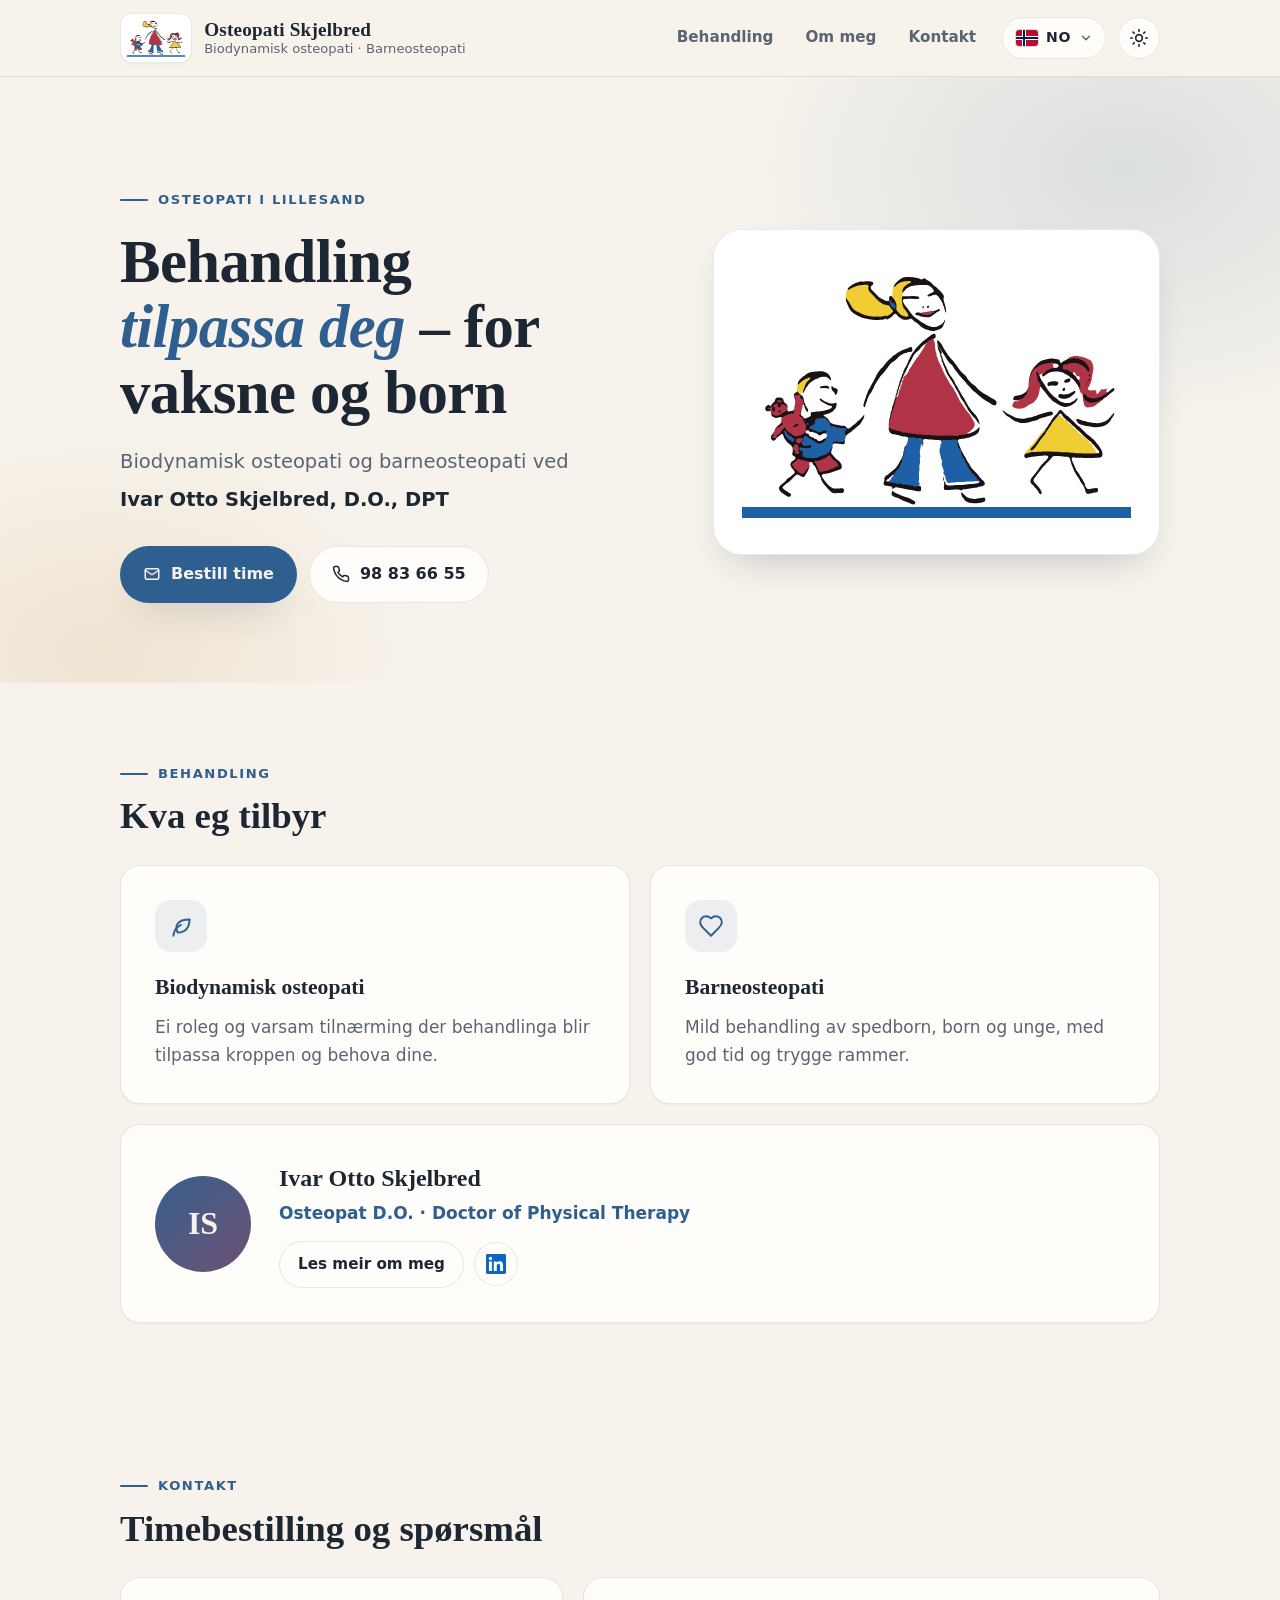
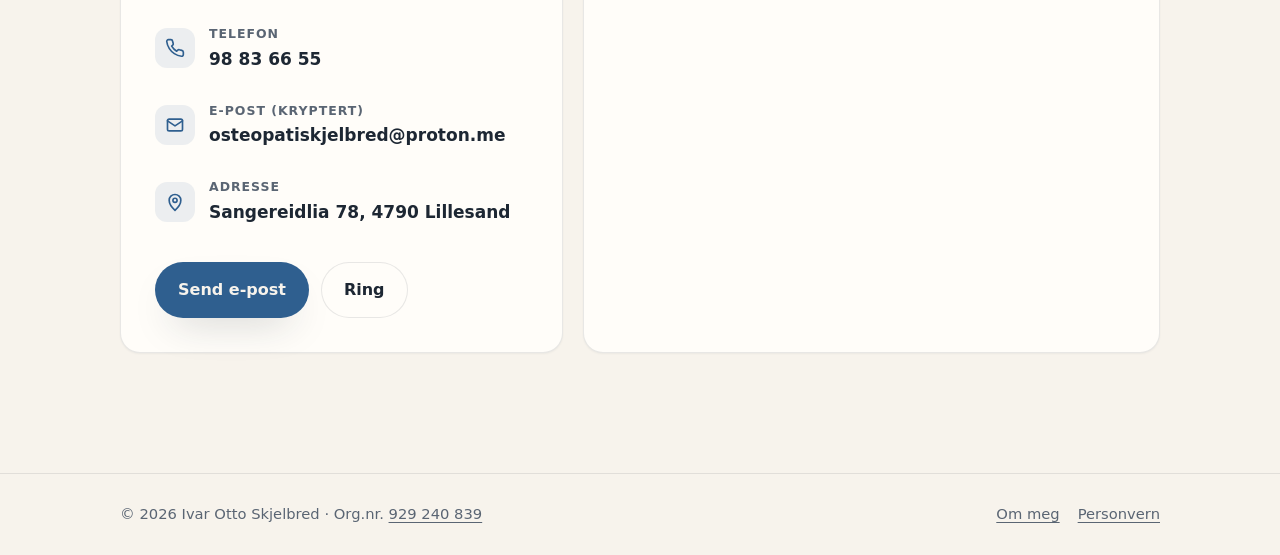
==== commit 70d5affd: "Add files via upload" ====
--- a/index.html
+++ b/index.html
@@ -130,7 +130,7 @@
         <div>
           <span class="eyebrow" data-i18n="index.eyebrow">Osteopati i Lillesand</span>
           <h1 data-i18n="index.h1">Behandling <em>tilpassa deg</em> – for vaksne og born</h1>
-          <p class="lead" data-i18n="index.lead">Biodynamisk osteopati og barneosteopati ved Ivar Otto Skjelbred, Osteopat D.O.</p>
+          <p class="lead" data-i18n="index.lead">Biodynamisk osteopati og barneosteopati ved <span class="lead-name">Ivar Otto Skjelbred, D.O., DPT</span></p>
           <div class="actions">
             <a href="mailto:osteopatiskjelbred@proton.me" class="btn btn-primary">
               <svg viewBox="0 0 24 24" fill="none" stroke="currentColor" stroke-width="2" stroke-linecap="round" stroke-linejoin="round" aria-hidden="true"><rect x="3" y="5" width="18" height="14" rx="2"/><path d="m3 7 9 6 9-6"/></svg>
--- a/style.css
+++ b/style.css
@@ -320,6 +320,7 @@
   color: var(--muted);
   max-width: 540px;
 }
+.lead-name { display: block; margin-top: 6px; color: var(--text); font-weight: 600; }
 .actions { display: flex; flex-wrap: wrap; gap: 12px; margin-top: 30px; }
 
 .hero-art {
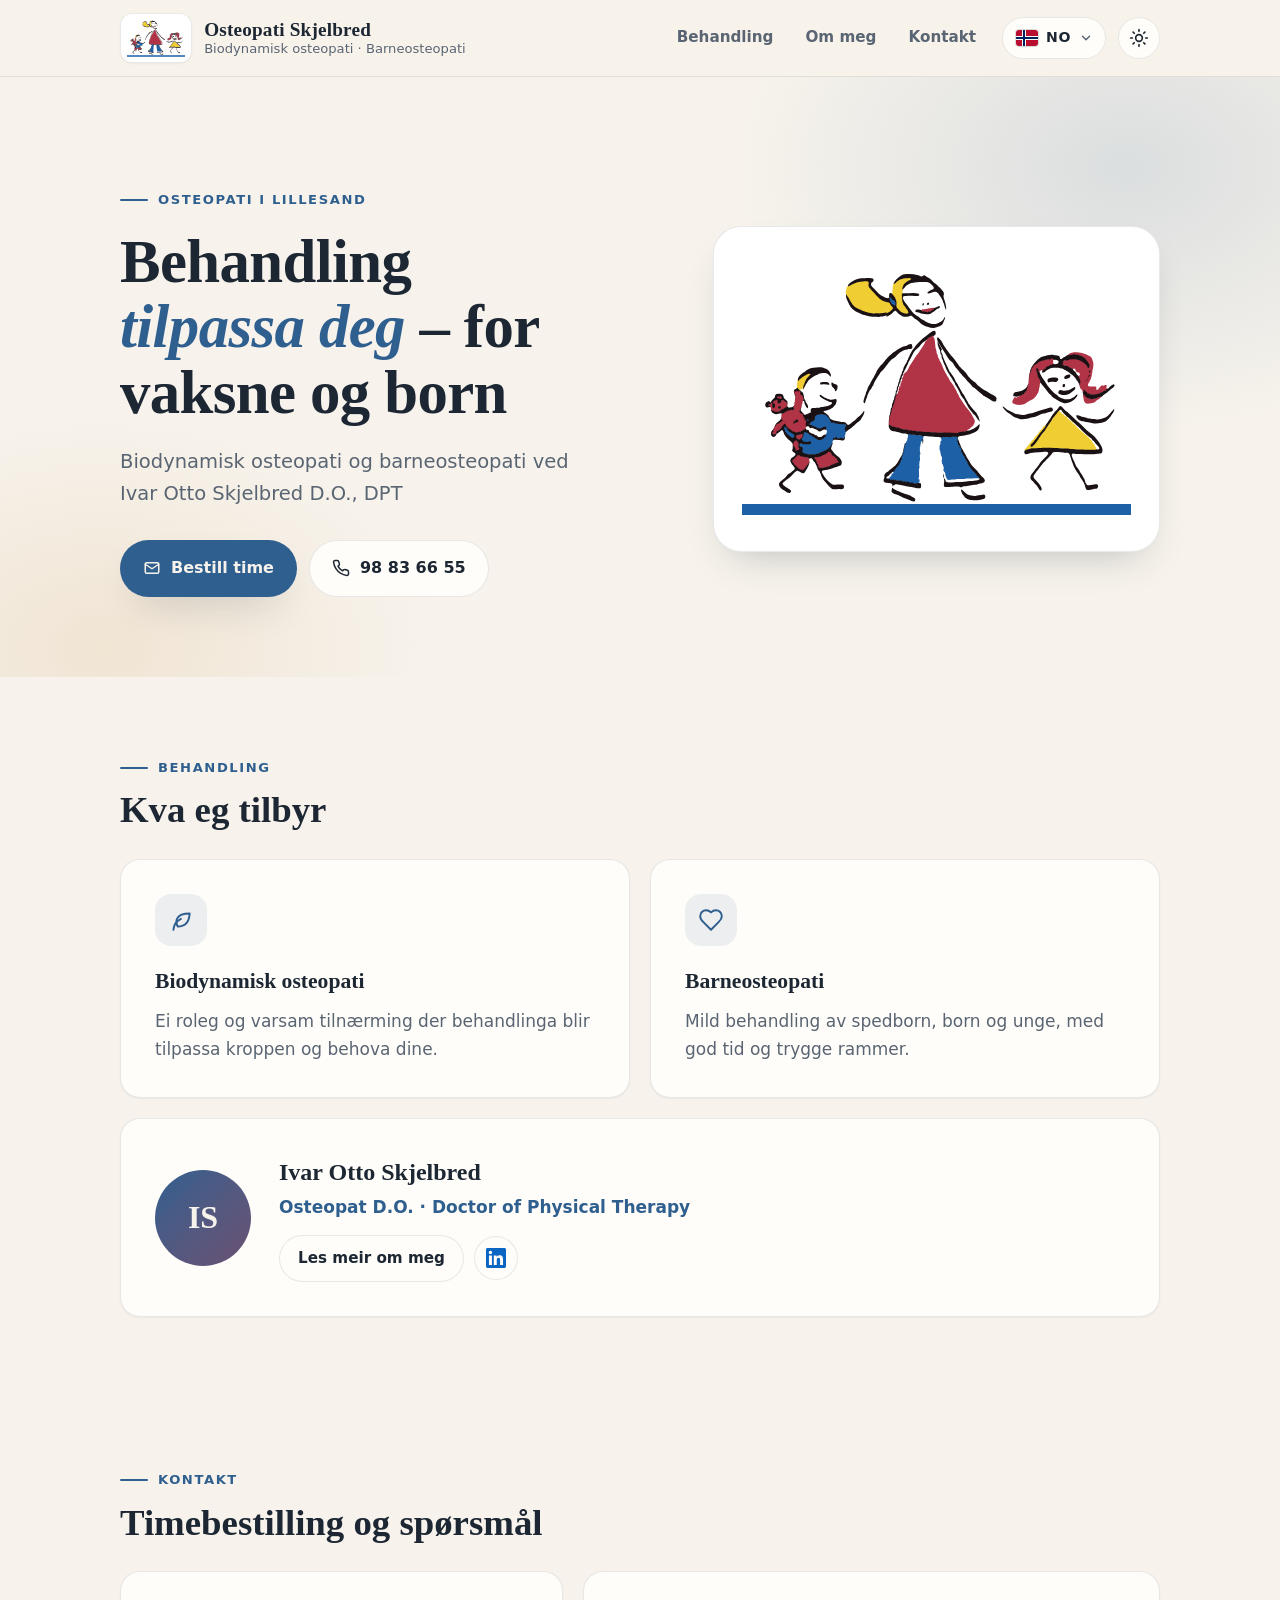
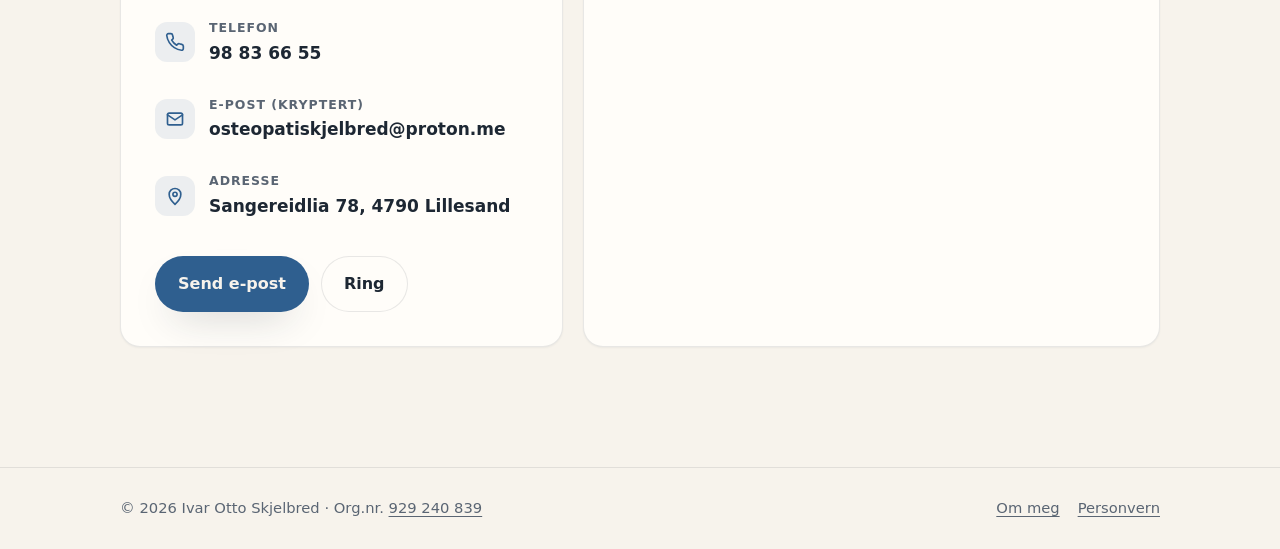
==== commit 3f8e8f70: "Add files via upload" ====
--- a/index.html
+++ b/index.html
@@ -130,7 +130,7 @@
         <div>
           <span class="eyebrow" data-i18n="index.eyebrow">Osteopati i Lillesand</span>
           <h1 data-i18n="index.h1">Behandling <em>tilpassa deg</em> – for vaksne og born</h1>
-          <p class="lead" data-i18n="index.lead">Biodynamisk osteopati og barneosteopati ved <span class="lead-name">Ivar Otto Skjelbred, D.O., DPT</span></p>
+          <p class="lead" data-i18n="index.lead">Biodynamisk osteopati og barneosteopati ved <span class="lead-name">Ivar Otto Skjelbred D.O., DPT</span></p>
           <div class="actions">
             <a href="mailto:osteopatiskjelbred@proton.me" class="btn btn-primary">
               <svg viewBox="0 0 24 24" fill="none" stroke="currentColor" stroke-width="2" stroke-linecap="round" stroke-linejoin="round" aria-hidden="true"><rect x="3" y="5" width="18" height="14" rx="2"/><path d="m3 7 9 6 9-6"/></svg>
--- a/style.css
+++ b/style.css
@@ -320,7 +320,7 @@
   color: var(--muted);
   max-width: 540px;
 }
-.lead-name { display: block; margin-top: 6px; color: var(--text); font-weight: 600; }
+.lead-name { display: block; }
 .actions { display: flex; flex-wrap: wrap; gap: 12px; margin-top: 30px; }
 
 .hero-art {
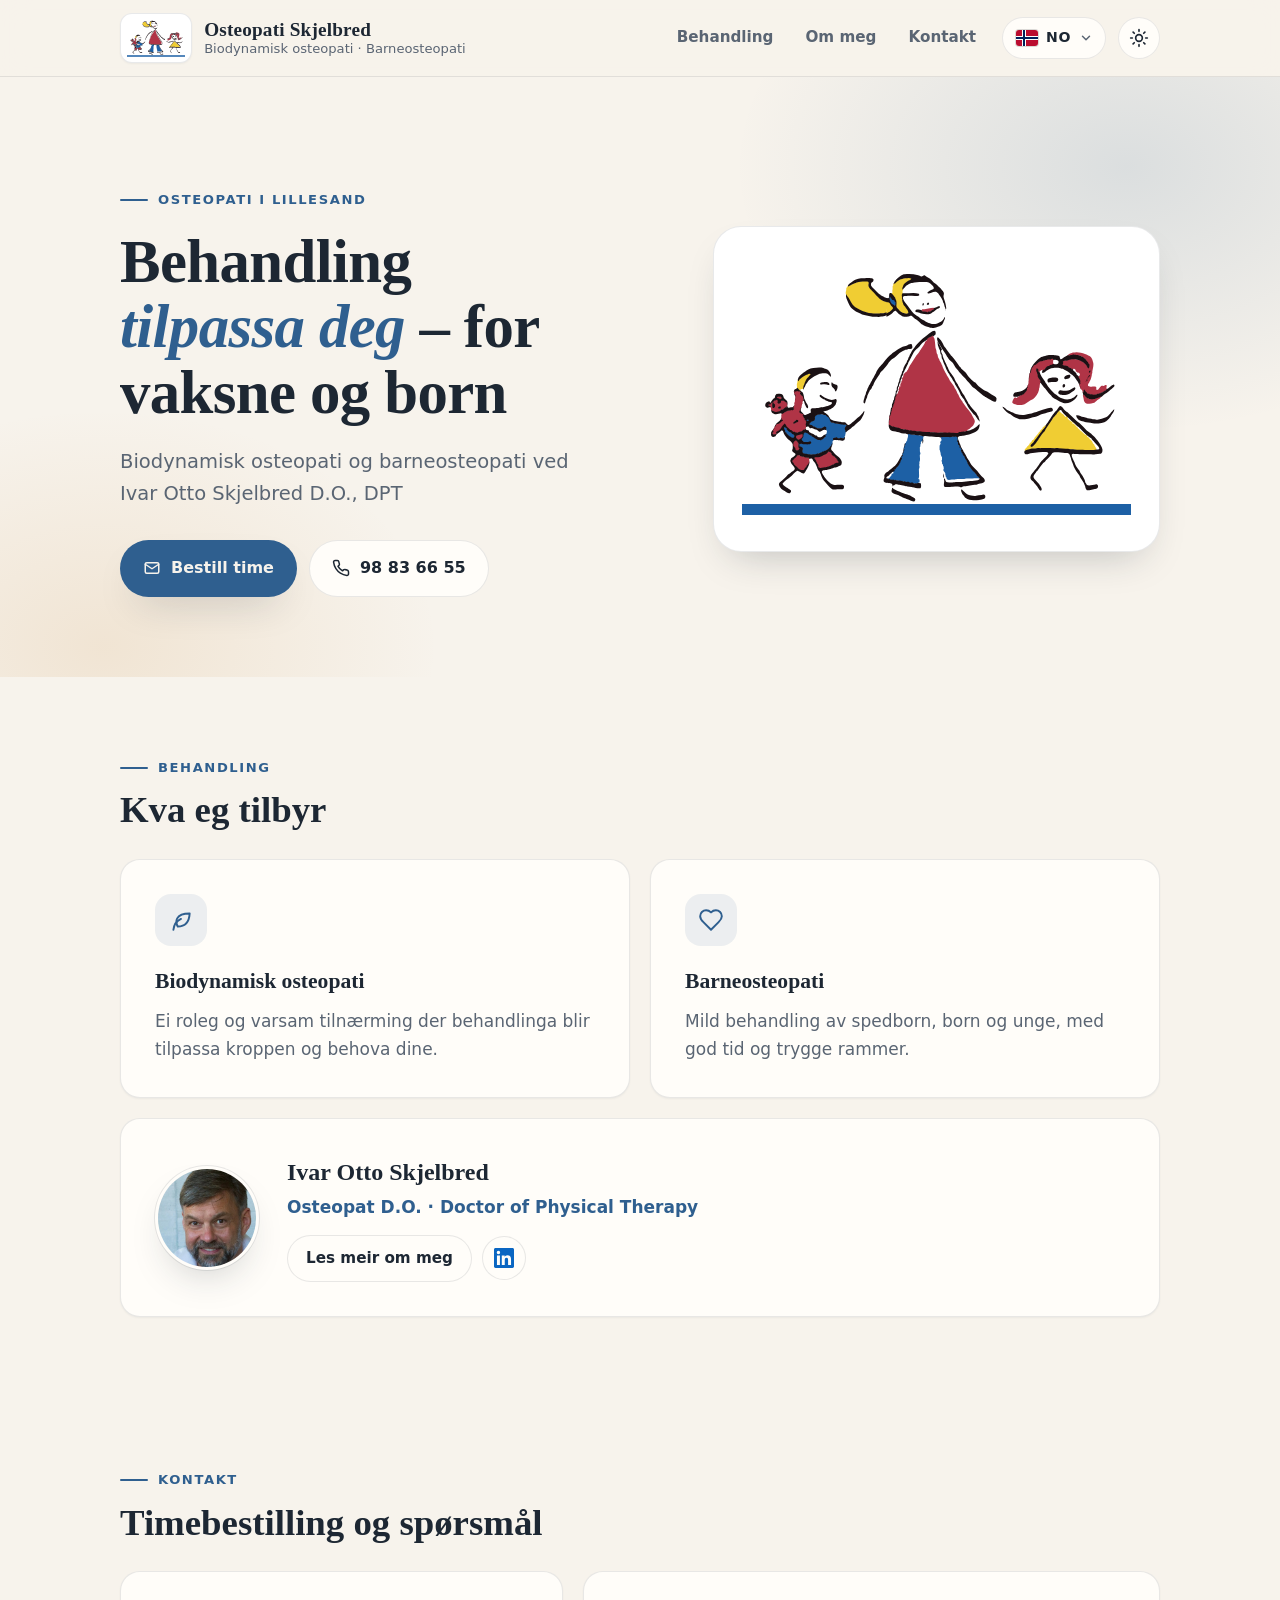
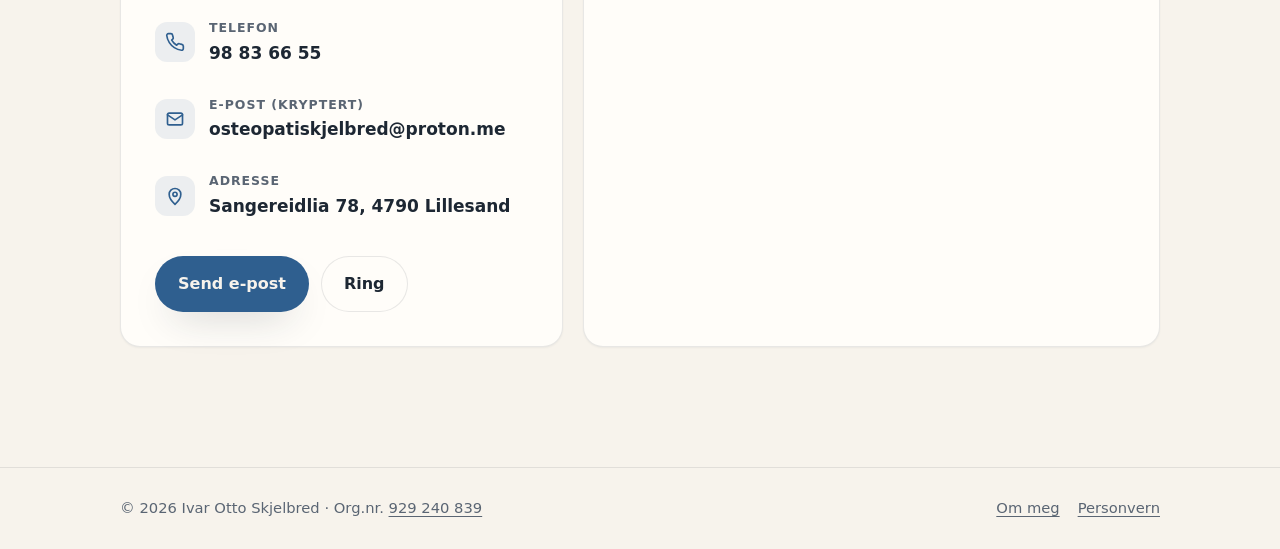
==== commit 5a1db867: "Add files via upload" ====
--- a/index.html
+++ b/index.html
@@ -74,7 +74,8 @@
     "founder": {
       "@type": "Person",
       "name": "Ivar Otto Skjelbred",
-      "jobTitle": "Osteopat D.O."
+      "jobTitle": "Osteopat D.O.",
+      "image": "https://osteopatiskjelbred.no/ivar-otto-skjelbred.jpg"
     }
   }
   </script>
@@ -172,7 +173,7 @@
         </div>
 
         <div class="card about">
-          <div class="monogram" aria-hidden="true">IS</div>
+          <img class="portrait" src="ivar-otto-skjelbred.jpg" alt="Portrett av Ivar Otto Skjelbred" data-i18n-attr="alt:portrait.alt" width="104" height="104" loading="lazy" />
           <div>
             <h3>Ivar Otto Skjelbred</h3>
             <p class="role" data-i18n="index.role">Osteopat D.O. · Doctor of Physical Therapy</p>
--- a/style.css
+++ b/style.css
@@ -408,12 +408,12 @@
   display: grid; grid-template-columns: auto 1fr; gap: 28px; align-items: center;
   margin-top: 20px;
 }
-.monogram {
-  width: 96px; height: 96px; border-radius: 50%;
-  display: grid; place-items: center;
-  background: linear-gradient(135deg, var(--accent), color-mix(in srgb, var(--accent) 55%, var(--rose)));
-  color: var(--bg);
-  font-family: var(--serif); font-size: 2rem; font-weight: 600;
+.portrait {
+  width: 104px; height: 104px; border-radius: 50%;
+  object-fit: cover;
+  border: 3px solid var(--surface);
+  box-shadow: 0 0 0 1px var(--border), var(--shadow-md);
+  background: var(--surface-2);
 }
 .about h3 { font-family: var(--serif); font-size: 1.5rem; font-weight: 600; }
 .about .role { color: var(--accent); font-weight: 650; margin-bottom: 14px; }
@@ -464,10 +464,19 @@
 }
 @media (max-width: 520px) {
   .about { grid-template-columns: 1fr; }
-  .monogram { width: 72px; height: 72px; font-size: 1.5rem; }
+  .portrait { width: 84px; height: 84px; }
 }
 
 /* === Om meg === */
+.profile {
+  display: grid; grid-template-columns: auto 1fr;
+  gap: clamp(20px, 4vw, 40px); align-items: center;
+}
+.portrait-lg { width: 176px; height: 176px; border-width: 4px; }
+@media (max-width: 600px) {
+  .profile { grid-template-columns: 1fr; }
+  .portrait-lg { width: 128px; height: 128px; }
+}
 .credentials { display: flex; flex-wrap: wrap; gap: 8px; margin-top: 18px; }
 .chip {
   display: inline-flex; align-items: center; gap: 8px;
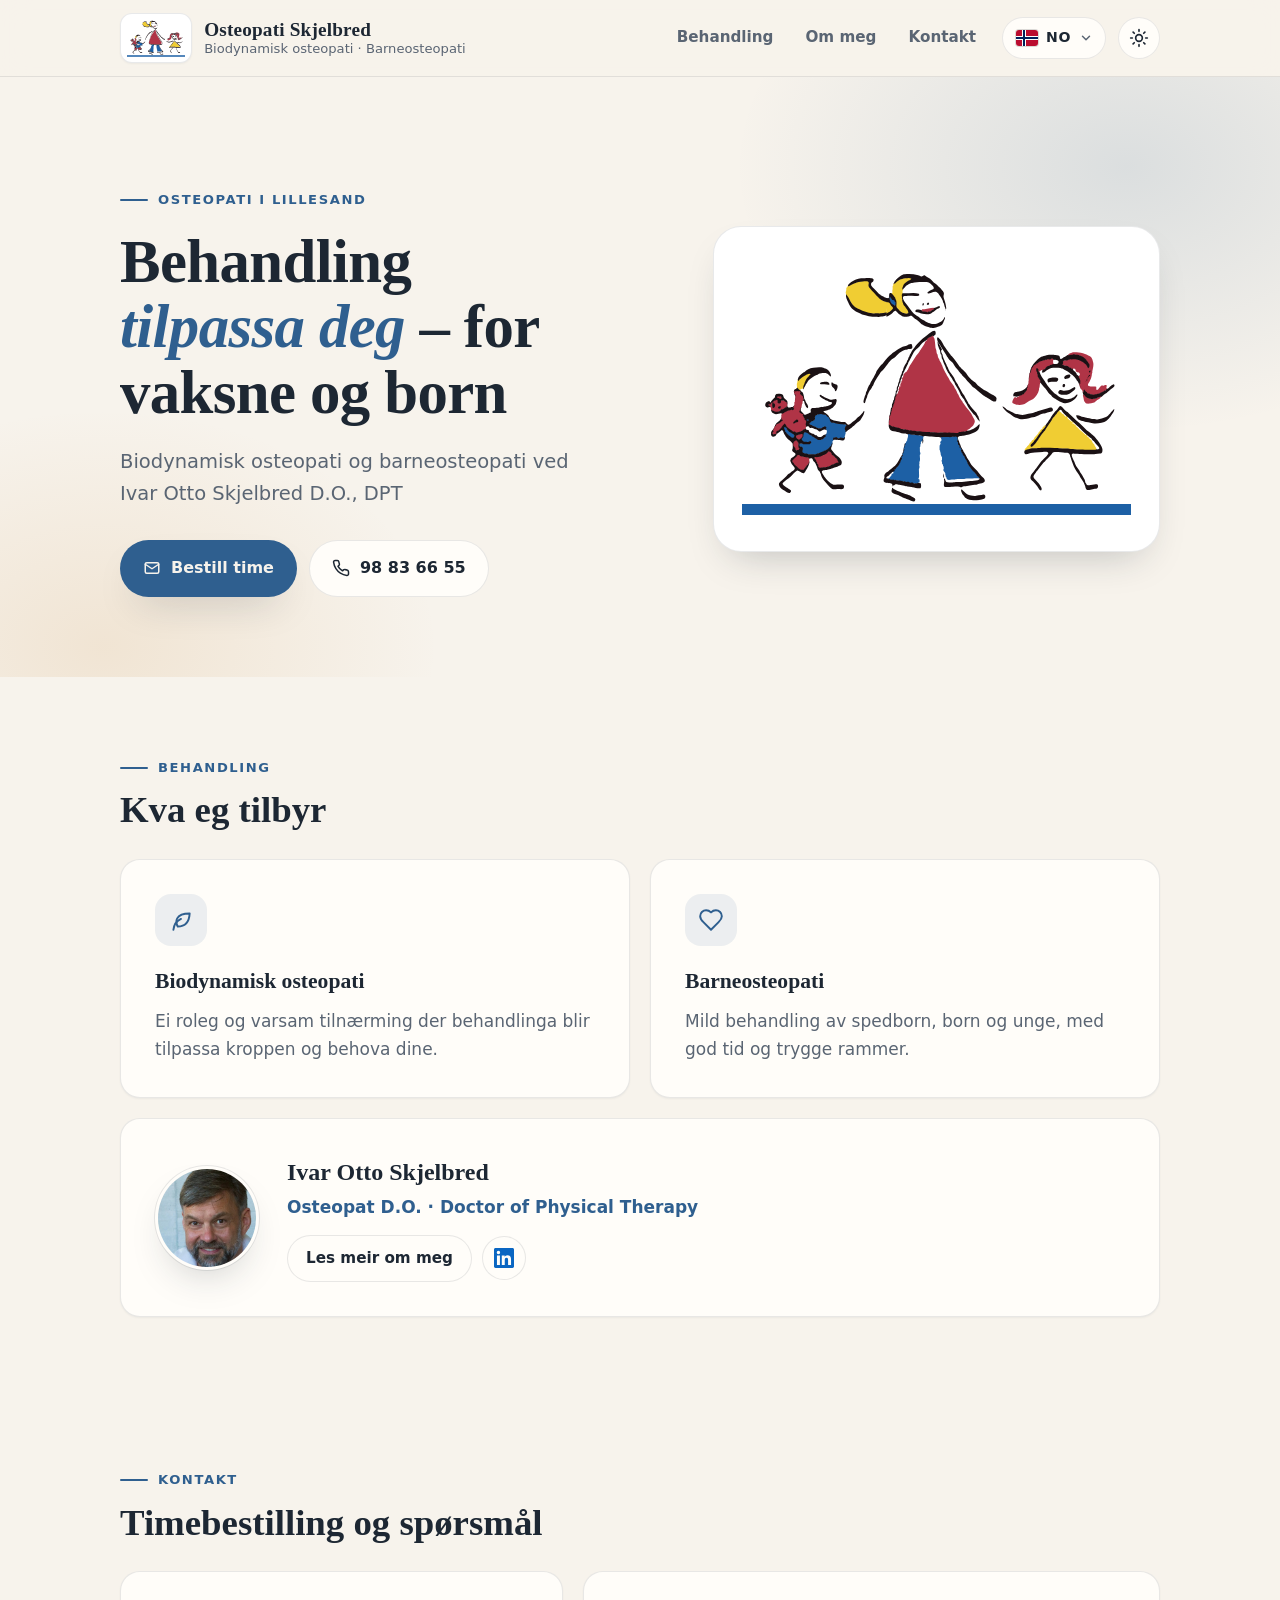
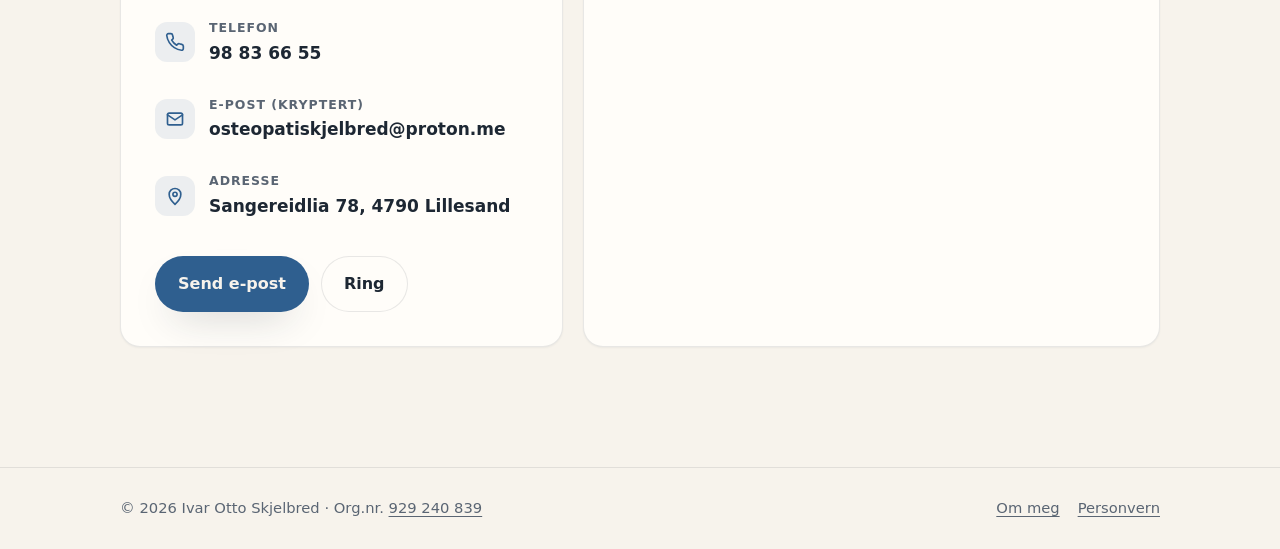
==== commit 403cc0ee: "Add files via upload" ====
--- a/index.html
+++ b/index.html
@@ -14,15 +14,14 @@
   <meta property="og:description" content="Biodynamisk osteopati og barneosteopati – behandling tilpassa deg." />
   <meta property="og:type" content="website" />
   <meta property="og:locale" content="nn_NO" />
-  <meta property="og:url" content="https://osteopatiskjelbred.no/" />
-  <meta property="og:image" content="https://osteopatiskjelbred.no/logo.png" />
+  <meta property="og:site_name" content="Osteopati Skjelbred" />
+  <meta property="og:url" content="https://osteopati-skjelbred.no/" />
+  <meta property="og:image" content="https://osteopati-skjelbred.no/logo.png" />
   <meta property="og:image:width" content="1200" />
   <meta property="og:image:height" content="630" />
-
-  <link rel="alternate" hreflang="nn" href="https://osteopatiskjelbred.no/" />
-  <link rel="alternate" hreflang="en" href="https://osteopatiskjelbred.no/?lang=en" />
-  <link rel="alternate" hreflang="de" href="https://osteopatiskjelbred.no/?lang=de" />
-  <link rel="alternate" hreflang="x-default" href="https://osteopatiskjelbred.no/" />
+  <meta name="twitter:card" content="summary_large_image" />
+
+  <link rel="canonical" href="https://osteopati-skjelbred.no/" />
 
   <link rel="icon" href="logo.svg" type="image/svg+xml" />
   <link rel="apple-touch-icon" href="apple-touch-icon.png" />
@@ -57,25 +56,48 @@
   {
     "@context": "https://schema.org",
     "@type": "HealthBusiness",
+    "@id": "https://osteopati-skjelbred.no/#business",
     "name": "Osteopati Skjelbred",
     "description": "Biodynamisk osteopati og barneosteopati i Lillesand",
-    "url": "https://osteopatiskjelbred.no",
-    "logo": "https://osteopatiskjelbred.no/logo.png",
+    "url": "https://osteopati-skjelbred.no/",
+    "logo": "https://osteopati-skjelbred.no/logo.png",
+    "image": "https://osteopati-skjelbred.no/logo.png",
     "telephone": "+4798836655",
     "email": "osteopatiskjelbred@proton.me",
-    "availableLanguage": ["no", "en", "de"],
+    "availableLanguage": ["nn", "en", "de"],
     "address": {
       "@type": "PostalAddress",
       "streetAddress": "Sangereidlia 78",
       "postalCode": "4790",
       "addressLocality": "Lillesand",
+      "addressRegion": "Agder",
       "addressCountry": "NO"
+    },
+    "geo": {
+      "@type": "GeoCoordinates",
+      "latitude": 58.250129,
+      "longitude": 8.377259
+    },
+    "hasMap": "https://www.google.com/maps/search/?api=1&query=Sangereidlia+78,+4790+Lillesand",
+    "areaServed": [
+      { "@type": "City", "name": "Lillesand" },
+      { "@type": "City", "name": "Kristiansand" },
+      { "@type": "City", "name": "Grimstad" },
+      { "@type": "AdministrativeArea", "name": "Agder" }
+    ],
+    "identifier": {
+      "@type": "PropertyValue",
+      "propertyID": "Organisasjonsnummer",
+      "value": "929240839"
     },
     "founder": {
       "@type": "Person",
+      "@id": "https://osteopati-skjelbred.no/om-meg#person",
       "name": "Ivar Otto Skjelbred",
       "jobTitle": "Osteopat D.O.",
-      "image": "https://osteopatiskjelbred.no/ivar-otto-skjelbred.jpg"
+      "url": "https://osteopati-skjelbred.no/om-meg",
+      "image": "https://osteopati-skjelbred.no/ivar-otto-skjelbred.jpg",
+      "sameAs": ["https://no.linkedin.com/in/dr-ivar-skjelbred-do-20038510"]
     }
   }
   </script>
--- a/style.css
+++ b/style.css
@@ -503,7 +503,6 @@
 .prose strong { color: var(--text); }
 
 /* Without JS all three languages are shown one after another */
-.lang-panel + .lang-panel { margin-top: 20px; }
 
 .cta-card {
   display: flex; flex-wrap: wrap; align-items: center; justify-content: space-between; gap: 18px;
